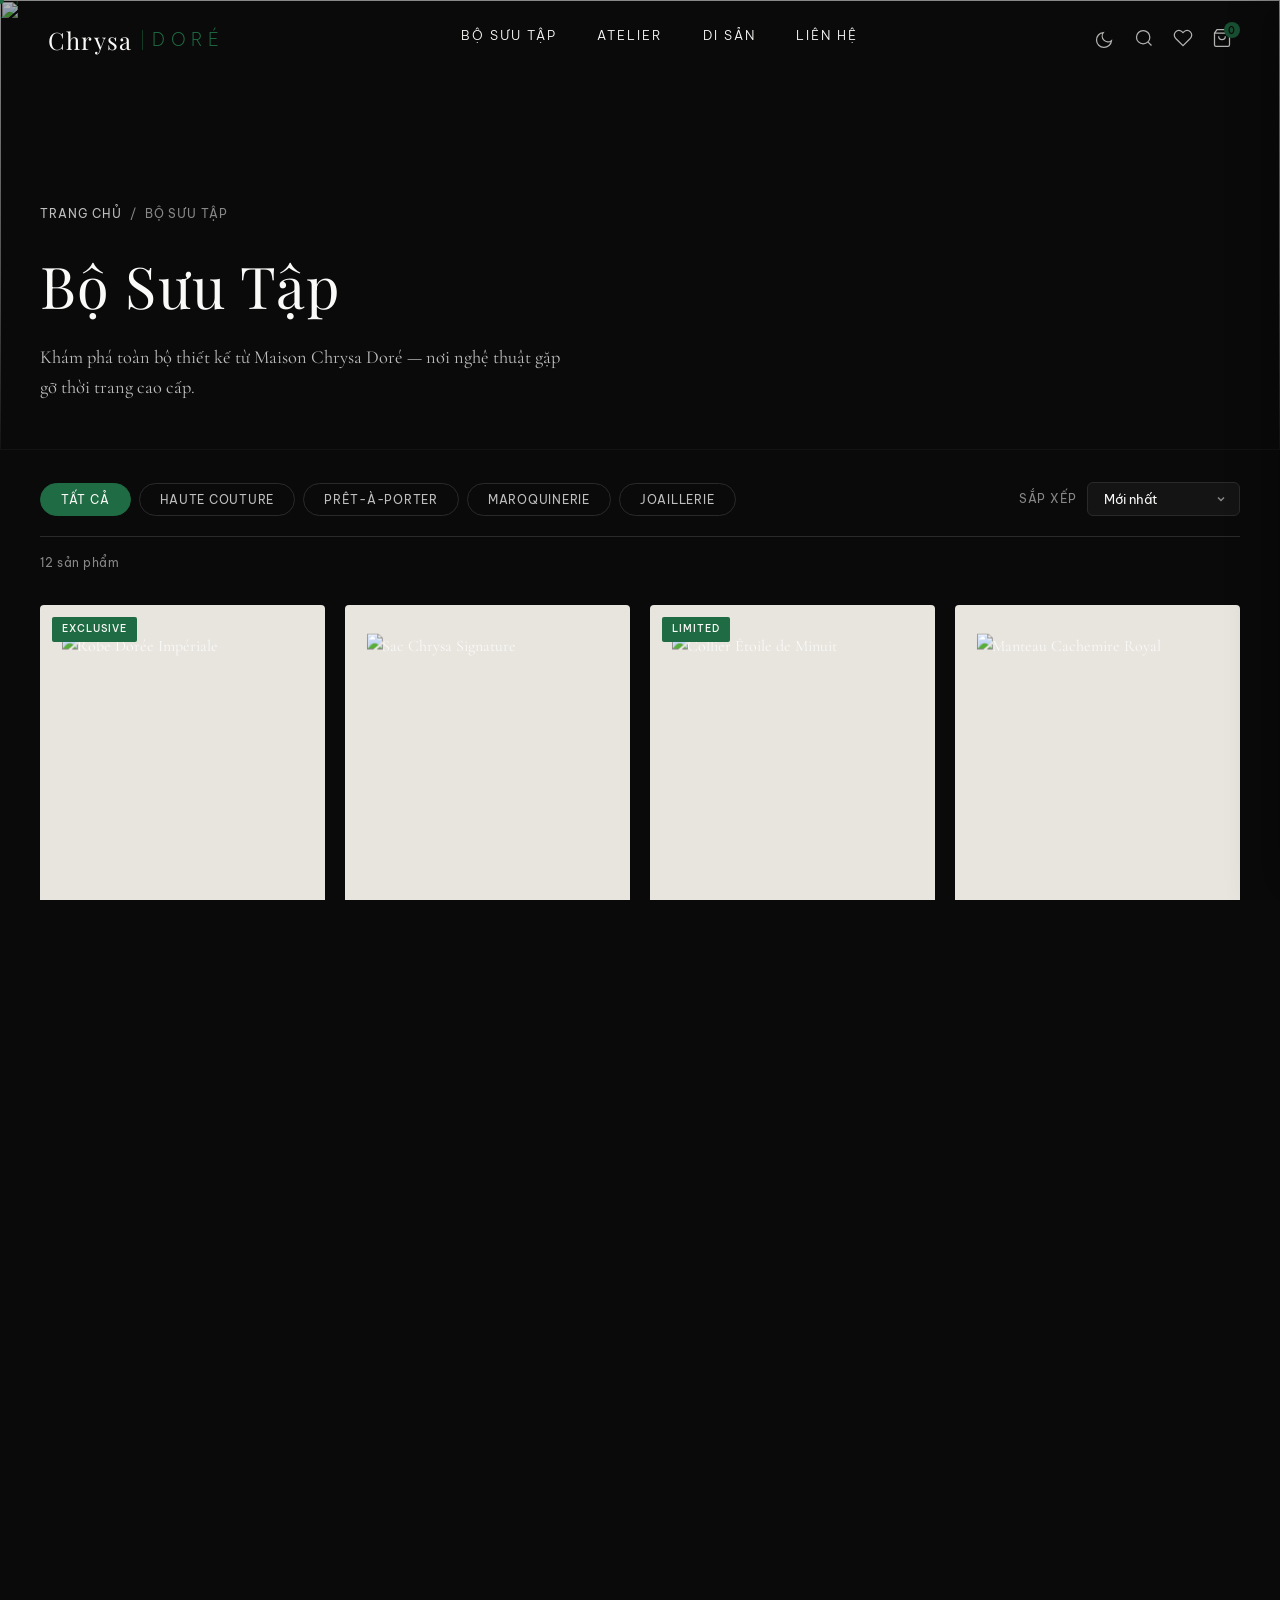
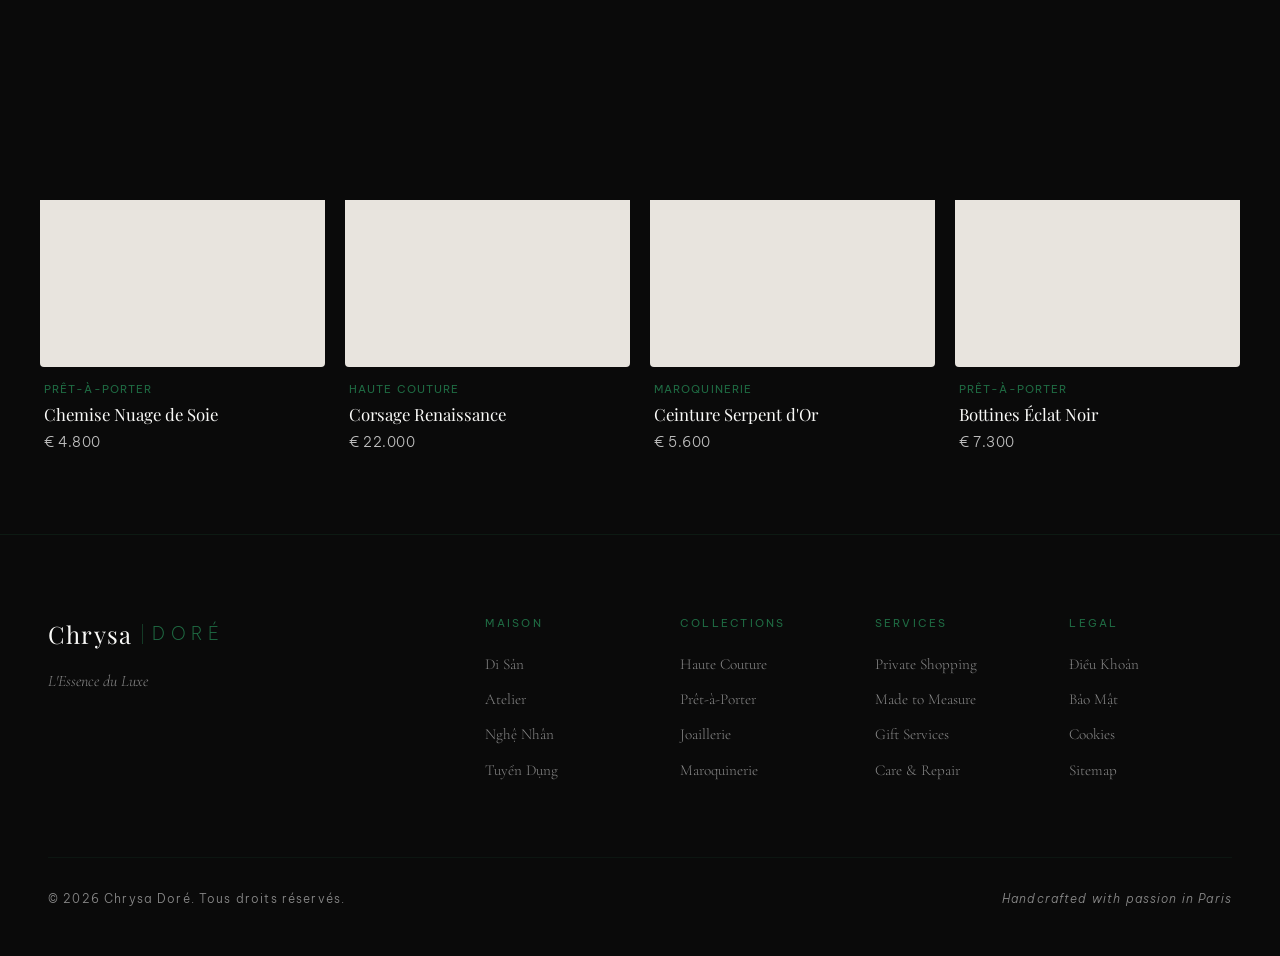
==== collection.html @ 391c6db4 "Rebrand to children's leather shoe brand with cart, collection page - Add shopping cart system (cart" ====
<!DOCTYPE html>
<html lang="vi">
<head>
  <meta charset="UTF-8">
  <meta name="viewport" content="width=device-width, initial-scale=1.0">
  <title>Bộ Sưu Tập — Chrysa Doré</title>
  <link rel="preconnect" href="https://fonts.googleapis.com">
  <link rel="preconnect" href="https://fonts.gstatic.com" crossorigin>
  <link href="https://fonts.googleapis.com/css2?family=Playfair+Display:ital,wght@0,400;0,500;0,600;0,700;1,400;1,500&family=Cormorant+Garamond:ital,wght@0,300;0,400;0,500;0,600;1,300;1,400&family=Jost:wght@200;300;400;500&family=Be+Vietnam+Pro:wght@200;300;400;500&display=swap" rel="stylesheet">
  <link rel="stylesheet" href="style.css">
  <link rel="stylesheet" href="collection.css">
  <link rel="stylesheet" href="cart.css">
</head>
<body>

  <!-- Cursor -->
  <div class="cursor" id="cursor"></div>
  <div class="cursor-follower" id="cursor-follower"></div>

  <!-- Navigation -->
  <nav class="nav scrolled" id="nav">
    <div class="nav-inner">
      <a href="index.html" class="nav-logo">
        <span class="logo-chrysa">Chrysa</span>
        <span class="logo-separator"></span>
        <span class="logo-dore">Doré</span>
      </a>
      <ul class="nav-links">
        <li><a href="collection.html" class="nav-link active" data-hover="Bộ Sưu Tập">Bộ Sưu Tập</a></li>
        <li><a href="index.html#atelier" class="nav-link" data-hover="Atelier">Atelier</a></li>
        <li><a href="index.html#heritage" class="nav-link" data-hover="Di Sản">Di Sản</a></li>
        <li><a href="index.html#contact" class="nav-link" data-hover="Liên Hệ">Liên Hệ</a></li>
      </ul>
      <div class="nav-actions">
        <button class="nav-icon theme-toggle" id="themeToggle" aria-label="Toggle theme">
          <svg class="icon-moon" width="20" height="20" viewBox="0 0 24 24" fill="none" stroke="currentColor" stroke-width="1.5">
            <path d="M21 12.79A9 9 0 1111.21 3 7 7 0 0021 12.79z"/>
          </svg>
          <svg class="icon-sun" width="20" height="20" viewBox="0 0 24 24" fill="none" stroke="currentColor" stroke-width="1.5">
            <circle cx="12" cy="12" r="5"/><path d="M12 1v2M12 21v2M4.22 4.22l1.42 1.42M18.36 18.36l1.42 1.42M1 12h2M21 12h2M4.22 19.78l1.42-1.42M18.36 5.64l1.42-1.42"/>
          </svg>
        </button>
        <button class="nav-icon" aria-label="Search">
          <svg width="20" height="20" viewBox="0 0 24 24" fill="none" stroke="currentColor" stroke-width="1.5">
            <circle cx="11" cy="11" r="8"/><path d="m21 21-4.35-4.35"/>
          </svg>
        </button>
        <button class="nav-icon" aria-label="Wishlist">
          <svg width="20" height="20" viewBox="0 0 24 24" fill="none" stroke="currentColor" stroke-width="1.5">
            <path d="M20.84 4.61a5.5 5.5 0 0 0-7.78 0L12 5.67l-1.06-1.06a5.5 5.5 0 0 0-7.78 7.78l1.06 1.06L12 21.23l7.78-7.78 1.06-1.06a5.5 5.5 0 0 0 0-7.78z"/>
          </svg>
        </button>
        <button class="nav-icon cart-icon" aria-label="Cart">
          <svg width="20" height="20" viewBox="0 0 24 24" fill="none" stroke="currentColor" stroke-width="1.5">
            <path d="M6 2L3 6v14a2 2 0 002 2h14a2 2 0 002-2V6l-3-4zM3 6h18M16 10a4 4 0 01-8 0"/>
          </svg>
          <span class="cart-count">0</span>
        </button>
      </div>
      <button class="nav-menu-btn" id="menuBtn" aria-label="Menu">
        <span></span><span></span><span></span>
      </button>
    </div>
  </nav>

  <!-- Mobile Menu -->
  <div class="mobile-menu" id="mobileMenu">
    <ul class="mobile-menu-links">
      <li><a href="collection.html">Bộ Sưu Tập</a></li>
      <li><a href="index.html#atelier">Atelier</a></li>
      <li><a href="index.html#heritage">Di Sản</a></li>
      <li><a href="index.html#contact">Liên Hệ</a></li>
    </ul>
  </div>

  <!-- Collection Hero -->
  <section class="col-hero">
    <div class="col-hero-bg">
      <img src="https://www.kickers.co.uk/cdn/shop/files/Hero_Banner_SS26_Mules_Desktop.jpg?v=1773832304&width=3200" alt="">
    </div>
    <div class="col-hero-overlay"></div>
    <div class="col-hero-content">
      <nav class="col-breadcrumb">
        <a href="index.html">Trang Chủ</a>
        <span>/</span>
        <span>Bộ Sưu Tập</span>
      </nav>
      <h1 class="col-hero-title">Bộ Sưu Tập</h1>
      <p class="col-hero-sub">Khám phá toàn bộ thiết kế từ Maison Chrysa Doré — nơi nghệ thuật gặp gỡ thời trang cao cấp.</p>
    </div>
  </section>

  <!-- Filter & Sort Bar -->
  <section class="col-toolbar">
    <div class="col-toolbar-inner">
      <div class="col-filters">
        <button class="col-filter-pill active" data-filter="all">Tất Cả</button>
        <button class="col-filter-pill" data-filter="Haute Couture">Haute Couture</button>
        <button class="col-filter-pill" data-filter="Prêt-à-Porter">Prêt-à-Porter</button>
        <button class="col-filter-pill" data-filter="Maroquinerie">Maroquinerie</button>
        <button class="col-filter-pill" data-filter="Joaillerie">Joaillerie</button>
      </div>
      <div class="col-sort">
        <label class="col-sort-label">Sắp xếp</label>
        <select class="col-sort-select" id="colSort">
          <option value="default">Mới nhất</option>
          <option value="price-asc">Giá: Thấp → Cao</option>
          <option value="price-desc">Giá: Cao → Thấp</option>
          <option value="name-asc">A → Z</option>
        </select>
      </div>
    </div>
    <div class="col-count">
      <span id="colCount">12</span> sản phẩm
    </div>
  </section>

  <!-- Product Grid -->
  <section class="col-grid-section">
    <div class="col-grid" id="colGrid">

      <!-- Product 1 -->
      <a href="product.html" class="col-card" data-category="Haute Couture" data-product-id="cd-hc-001" data-product-name="Robe Dorée Impériale" data-product-price="28500" data-product-image="https://www.kickers.co.uk/cdn/shop/files/1-17963-B1.jpg?v=1773739500&width=440" data-product-category="Haute Couture">
        <div class="col-card-img">
          <img src="https://www.kickers.co.uk/cdn/shop/files/1-17963-B1.jpg?v=1773739500&width=440" alt="Robe Dorée Impériale" loading="lazy">
          <span class="col-card-badge">Exclusive</span>
          <div class="col-card-actions">
            <button class="col-card-action" data-add-cart aria-label="Thêm vào giỏ">
              <svg width="18" height="18" viewBox="0 0 24 24" fill="none" stroke="currentColor" stroke-width="1.5">
                <path d="M6 2L3 6v14a2 2 0 002 2h14a2 2 0 002-2V6l-3-4zM3 6h18M16 10a4 4 0 01-8 0"/>
              </svg>
            </button>
            <button class="col-card-action" aria-label="Yêu thích">
              <svg width="18" height="18" viewBox="0 0 24 24" fill="none" stroke="currentColor" stroke-width="1.5">
                <path d="M20.84 4.61a5.5 5.5 0 0 0-7.78 0L12 5.67l-1.06-1.06a5.5 5.5 0 0 0-7.78 7.78l1.06 1.06L12 21.23l7.78-7.78 1.06-1.06a5.5 5.5 0 0 0 0-7.78z"/>
              </svg>
            </button>
          </div>
        </div>
        <div class="col-card-info">
          <span class="col-card-cat">Haute Couture</span>
          <h3 class="col-card-name">Robe Dorée Impériale</h3>
          <p class="col-card-price">€ 28.500</p>
        </div>
      </a>

      <!-- Product 2 -->
      <a href="product.html" class="col-card" data-category="Maroquinerie" data-product-id="cd-mr-001" data-product-name="Sac Chrysa Signature" data-product-price="12800" data-product-image="https://www.kickers.co.uk/cdn/shop/files/1-17965-B1.jpg?v=1773739497&width=440" data-product-category="Maroquinerie">
        <div class="col-card-img">
          <img src="https://www.kickers.co.uk/cdn/shop/files/1-17965-B1.jpg?v=1773739497&width=440" alt="Sac Chrysa Signature" loading="lazy">
          <div class="col-card-actions">
            <button class="col-card-action" data-add-cart aria-label="Thêm vào giỏ">
              <svg width="18" height="18" viewBox="0 0 24 24" fill="none" stroke="currentColor" stroke-width="1.5">
                <path d="M6 2L3 6v14a2 2 0 002 2h14a2 2 0 002-2V6l-3-4zM3 6h18M16 10a4 4 0 01-8 0"/>
              </svg>
            </button>
            <button class="col-card-action" aria-label="Yêu thích">
              <svg width="18" height="18" viewBox="0 0 24 24" fill="none" stroke="currentColor" stroke-width="1.5">
                <path d="M20.84 4.61a5.5 5.5 0 0 0-7.78 0L12 5.67l-1.06-1.06a5.5 5.5 0 0 0-7.78 7.78l1.06 1.06L12 21.23l7.78-7.78 1.06-1.06a5.5 5.5 0 0 0 0-7.78z"/>
              </svg>
            </button>
          </div>
        </div>
        <div class="col-card-info">
          <span class="col-card-cat">Maroquinerie</span>
          <h3 class="col-card-name">Sac Chrysa Signature</h3>
          <p class="col-card-price">€ 12.800</p>
        </div>
      </a>

      <!-- Product 3 -->
      <a href="product.html" class="col-card" data-category="Joaillerie" data-product-id="cd-jw-001" data-product-name="Collier Étoile de Minuit" data-product-price="45000" data-product-image="https://www.kickers.co.uk/cdn/shop/files/1-17964-B1.jpg?v=1773739505&width=440" data-product-category="Joaillerie">
        <div class="col-card-img">
          <img src="https://www.kickers.co.uk/cdn/shop/files/1-17964-B1.jpg?v=1773739505&width=440" alt="Collier Étoile de Minuit" loading="lazy">
          <span class="col-card-badge">Limited</span>
          <div class="col-card-actions">
            <button class="col-card-action" data-add-cart aria-label="Thêm vào giỏ">
              <svg width="18" height="18" viewBox="0 0 24 24" fill="none" stroke="currentColor" stroke-width="1.5">
                <path d="M6 2L3 6v14a2 2 0 002 2h14a2 2 0 002-2V6l-3-4zM3 6h18M16 10a4 4 0 01-8 0"/>
              </svg>
            </button>
            <button class="col-card-action" aria-label="Yêu thích">
              <svg width="18" height="18" viewBox="0 0 24 24" fill="none" stroke="currentColor" stroke-width="1.5">
                <path d="M20.84 4.61a5.5 5.5 0 0 0-7.78 0L12 5.67l-1.06-1.06a5.5 5.5 0 0 0-7.78 7.78l1.06 1.06L12 21.23l7.78-7.78 1.06-1.06a5.5 5.5 0 0 0 0-7.78z"/>
              </svg>
            </button>
          </div>
        </div>
        <div class="col-card-info">
          <span class="col-card-cat">Joaillerie</span>
          <h3 class="col-card-name">Collier Étoile de Minuit</h3>
          <p class="col-card-price">€ 45.000</p>
        </div>
      </a>

      <!-- Product 4 -->
      <a href="product.html" class="col-card" data-category="Prêt-à-Porter" data-product-id="cd-pp-001" data-product-name="Manteau Cachemire Royal" data-product-price="8900" data-product-image="https://www.kickers.co.uk/cdn/shop/files/1-17966-B1.jpg?v=1773739500&width=440" data-product-category="Prêt-à-Porter">
        <div class="col-card-img">
          <img src="https://www.kickers.co.uk/cdn/shop/files/1-17966-B1.jpg?v=1773739500&width=440" alt="Manteau Cachemire Royal" loading="lazy">
          <div class="col-card-actions">
            <button class="col-card-action" data-add-cart aria-label="Thêm vào giỏ">
              <svg width="18" height="18" viewBox="0 0 24 24" fill="none" stroke="currentColor" stroke-width="1.5">
                <path d="M6 2L3 6v14a2 2 0 002 2h14a2 2 0 002-2V6l-3-4zM3 6h18M16 10a4 4 0 01-8 0"/>
              </svg>
            </button>
            <button class="col-card-action" aria-label="Yêu thích">
              <svg width="18" height="18" viewBox="0 0 24 24" fill="none" stroke="currentColor" stroke-width="1.5">
                <path d="M20.84 4.61a5.5 5.5 0 0 0-7.78 0L12 5.67l-1.06-1.06a5.5 5.5 0 0 0-7.78 7.78l1.06 1.06L12 21.23l7.78-7.78 1.06-1.06a5.5 5.5 0 0 0 0-7.78z"/>
              </svg>
            </button>
          </div>
        </div>
        <div class="col-card-info">
          <span class="col-card-cat">Prêt-à-Porter</span>
          <h3 class="col-card-name">Manteau Cachemire Royal</h3>
          <p class="col-card-price">€ 8.900</p>
        </div>
      </a>

      <!-- Product 5 -->
      <a href="product.html" class="col-card" data-category="Haute Couture" data-product-id="cd-hc-002" data-product-name="Robe Soleil d'Orient" data-product-price="32000" data-product-image="https://www.kickers.co.uk/cdn/shop/files/1-17967-B1.jpg?v=1773739500&width=440" data-product-category="Haute Couture">
        <div class="col-card-img">
          <img src="https://www.kickers.co.uk/cdn/shop/files/1-17967-B1.jpg?v=1773739500&width=440" alt="Robe Soleil d'Orient" loading="lazy">
          <span class="col-card-badge">New</span>
          <div class="col-card-actions">
            <button class="col-card-action" data-add-cart aria-label="Thêm vào giỏ">
              <svg width="18" height="18" viewBox="0 0 24 24" fill="none" stroke="currentColor" stroke-width="1.5">
                <path d="M6 2L3 6v14a2 2 0 002 2h14a2 2 0 002-2V6l-3-4zM3 6h18M16 10a4 4 0 01-8 0"/>
              </svg>
            </button>
            <button class="col-card-action" aria-label="Yêu thích">
              <svg width="18" height="18" viewBox="0 0 24 24" fill="none" stroke="currentColor" stroke-width="1.5">
                <path d="M20.84 4.61a5.5 5.5 0 0 0-7.78 0L12 5.67l-1.06-1.06a5.5 5.5 0 0 0-7.78 7.78l1.06 1.06L12 21.23l7.78-7.78 1.06-1.06a5.5 5.5 0 0 0 0-7.78z"/>
              </svg>
            </button>
          </div>
        </div>
        <div class="col-card-info">
          <span class="col-card-cat">Haute Couture</span>
          <h3 class="col-card-name">Robe Soleil d'Orient</h3>
          <p class="col-card-price">€ 32.000</p>
        </div>
      </a>

      <!-- Product 6 -->
      <a href="product.html" class="col-card" data-category="Prêt-à-Porter" data-product-id="cd-pp-002" data-product-name="Veste Crépuscule" data-product-price="6500" data-product-image="https://www.kickers.co.uk/cdn/shop/files/1-17968-B1.jpg?v=1773739500&width=440" data-product-category="Prêt-à-Porter">
        <div class="col-card-img">
          <img src="https://www.kickers.co.uk/cdn/shop/files/1-17968-B1.jpg?v=1773739500&width=440" alt="Veste Crépuscule" loading="lazy">
          <div class="col-card-actions">
            <button class="col-card-action" data-add-cart aria-label="Thêm vào giỏ">
              <svg width="18" height="18" viewBox="0 0 24 24" fill="none" stroke="currentColor" stroke-width="1.5">
                <path d="M6 2L3 6v14a2 2 0 002 2h14a2 2 0 002-2V6l-3-4zM3 6h18M16 10a4 4 0 01-8 0"/>
              </svg>
            </button>
            <button class="col-card-action" aria-label="Yêu thích">
              <svg width="18" height="18" viewBox="0 0 24 24" fill="none" stroke="currentColor" stroke-width="1.5">
                <path d="M20.84 4.61a5.5 5.5 0 0 0-7.78 0L12 5.67l-1.06-1.06a5.5 5.5 0 0 0-7.78 7.78l1.06 1.06L12 21.23l7.78-7.78 1.06-1.06a5.5 5.5 0 0 0 0-7.78z"/>
              </svg>
            </button>
          </div>
        </div>
        <div class="col-card-info">
          <span class="col-card-cat">Prêt-à-Porter</span>
          <h3 class="col-card-name">Veste Crépuscule</h3>
          <p class="col-card-price">€ 6.500</p>
        </div>
      </a>

      <!-- Product 7 -->
      <a href="product.html" class="col-card" data-category="Maroquinerie" data-product-id="cd-mr-002" data-product-name="Pochette Éclipse" data-product-price="9200" data-product-image="https://www.kickers.co.uk/cdn/shop/files/1-17969-B1.jpg?v=1773739500&width=440" data-product-category="Maroquinerie">
        <div class="col-card-img">
          <img src="https://www.kickers.co.uk/cdn/shop/files/1-17969-B1.jpg?v=1773739500&width=440" alt="Pochette Éclipse" loading="lazy">
          <div class="col-card-actions">
            <button class="col-card-action" data-add-cart aria-label="Thêm vào giỏ">
              <svg width="18" height="18" viewBox="0 0 24 24" fill="none" stroke="currentColor" stroke-width="1.5">
                <path d="M6 2L3 6v14a2 2 0 002 2h14a2 2 0 002-2V6l-3-4zM3 6h18M16 10a4 4 0 01-8 0"/>
              </svg>
            </button>
            <button class="col-card-action" aria-label="Yêu thích">
              <svg width="18" height="18" viewBox="0 0 24 24" fill="none" stroke="currentColor" stroke-width="1.5">
                <path d="M20.84 4.61a5.5 5.5 0 0 0-7.78 0L12 5.67l-1.06-1.06a5.5 5.5 0 0 0-7.78 7.78l1.06 1.06L12 21.23l7.78-7.78 1.06-1.06a5.5 5.5 0 0 0 0-7.78z"/>
              </svg>
            </button>
          </div>
        </div>
        <div class="col-card-info">
          <span class="col-card-cat">Maroquinerie</span>
          <h3 class="col-card-name">Pochette Éclipse</h3>
          <p class="col-card-price">€ 9.200</p>
        </div>
      </a>

      <!-- Product 8 -->
      <a href="product.html" class="col-card" data-category="Joaillerie" data-product-id="cd-jw-002" data-product-name="Bracelet Aurore" data-product-price="18500" data-product-image="https://www.kickers.co.uk/cdn/shop/files/1-17964-B1.jpg?v=1773739505&width=540" data-product-category="Joaillerie">
        <div class="col-card-img">
          <img src="https://www.kickers.co.uk/cdn/shop/files/1-17964-B1.jpg?v=1773739505&width=540" alt="Bracelet Aurore" loading="lazy">
          <span class="col-card-badge">New</span>
          <div class="col-card-actions">
            <button class="col-card-action" data-add-cart aria-label="Thêm vào giỏ">
              <svg width="18" height="18" viewBox="0 0 24 24" fill="none" stroke="currentColor" stroke-width="1.5">
                <path d="M6 2L3 6v14a2 2 0 002 2h14a2 2 0 002-2V6l-3-4zM3 6h18M16 10a4 4 0 01-8 0"/>
              </svg>
            </button>
            <button class="col-card-action" aria-label="Yêu thích">
              <svg width="18" height="18" viewBox="0 0 24 24" fill="none" stroke="currentColor" stroke-width="1.5">
                <path d="M20.84 4.61a5.5 5.5 0 0 0-7.78 0L12 5.67l-1.06-1.06a5.5 5.5 0 0 0-7.78 7.78l1.06 1.06L12 21.23l7.78-7.78 1.06-1.06a5.5 5.5 0 0 0 0-7.78z"/>
              </svg>
            </button>
          </div>
        </div>
        <div class="col-card-info">
          <span class="col-card-cat">Joaillerie</span>
          <h3 class="col-card-name">Bracelet Aurore</h3>
          <p class="col-card-price">€ 18.500</p>
        </div>
      </a>

      <!-- Product 9 -->
      <a href="product.html" class="col-card" data-category="Prêt-à-Porter" data-product-id="cd-pp-003" data-product-name="Chemise Nuage de Soie" data-product-price="4800" data-product-image="https://www.kickers.co.uk/cdn/shop/files/1-17965-B1.jpg?v=1773739497&width=540" data-product-category="Prêt-à-Porter">
        <div class="col-card-img">
          <img src="https://www.kickers.co.uk/cdn/shop/files/1-17965-B1.jpg?v=1773739497&width=540" alt="Chemise Nuage de Soie" loading="lazy">
          <div class="col-card-actions">
            <button class="col-card-action" data-add-cart aria-label="Thêm vào giỏ">
              <svg width="18" height="18" viewBox="0 0 24 24" fill="none" stroke="currentColor" stroke-width="1.5">
                <path d="M6 2L3 6v14a2 2 0 002 2h14a2 2 0 002-2V6l-3-4zM3 6h18M16 10a4 4 0 01-8 0"/>
              </svg>
            </button>
            <button class="col-card-action" aria-label="Yêu thích">
              <svg width="18" height="18" viewBox="0 0 24 24" fill="none" stroke="currentColor" stroke-width="1.5">
                <path d="M20.84 4.61a5.5 5.5 0 0 0-7.78 0L12 5.67l-1.06-1.06a5.5 5.5 0 0 0-7.78 7.78l1.06 1.06L12 21.23l7.78-7.78 1.06-1.06a5.5 5.5 0 0 0 0-7.78z"/>
              </svg>
            </button>
          </div>
        </div>
        <div class="col-card-info">
          <span class="col-card-cat">Prêt-à-Porter</span>
          <h3 class="col-card-name">Chemise Nuage de Soie</h3>
          <p class="col-card-price">€ 4.800</p>
        </div>
      </a>

      <!-- Product 10 -->
      <a href="product.html" class="col-card" data-category="Haute Couture" data-product-id="cd-hc-003" data-product-name="Corsage Renaissance" data-product-price="22000" data-product-image="https://www.kickers.co.uk/cdn/shop/files/1-17972-B1.jpg?v=1773739500&width=440" data-product-category="Haute Couture">
        <div class="col-card-img">
          <img src="https://www.kickers.co.uk/cdn/shop/files/1-17972-B1.jpg?v=1773739500&width=440" alt="Corsage Renaissance" loading="lazy">
          <span class="col-card-badge">Exclusive</span>
          <div class="col-card-actions">
            <button class="col-card-action" data-add-cart aria-label="Thêm vào giỏ">
              <svg width="18" height="18" viewBox="0 0 24 24" fill="none" stroke="currentColor" stroke-width="1.5">
                <path d="M6 2L3 6v14a2 2 0 002 2h14a2 2 0 002-2V6l-3-4zM3 6h18M16 10a4 4 0 01-8 0"/>
              </svg>
            </button>
            <button class="col-card-action" aria-label="Yêu thích">
              <svg width="18" height="18" viewBox="0 0 24 24" fill="none" stroke="currentColor" stroke-width="1.5">
                <path d="M20.84 4.61a5.5 5.5 0 0 0-7.78 0L12 5.67l-1.06-1.06a5.5 5.5 0 0 0-7.78 7.78l1.06 1.06L12 21.23l7.78-7.78 1.06-1.06a5.5 5.5 0 0 0 0-7.78z"/>
              </svg>
            </button>
          </div>
        </div>
        <div class="col-card-info">
          <span class="col-card-cat">Haute Couture</span>
          <h3 class="col-card-name">Corsage Renaissance</h3>
          <p class="col-card-price">€ 22.000</p>
        </div>
      </a>

      <!-- Product 11 -->
      <a href="product.html" class="col-card" data-category="Maroquinerie" data-product-id="cd-mr-003" data-product-name="Ceinture Serpent d'Or" data-product-price="5600" data-product-image="https://www.kickers.co.uk/cdn/shop/files/1-17960-B1.jpg?v=1773739500&width=440" data-product-category="Maroquinerie">
        <div class="col-card-img">
          <img src="https://www.kickers.co.uk/cdn/shop/files/1-17960-B1.jpg?v=1773739500&width=440" alt="Ceinture Serpent d'Or" loading="lazy">
          <div class="col-card-actions">
            <button class="col-card-action" data-add-cart aria-label="Thêm vào giỏ">
              <svg width="18" height="18" viewBox="0 0 24 24" fill="none" stroke="currentColor" stroke-width="1.5">
                <path d="M6 2L3 6v14a2 2 0 002 2h14a2 2 0 002-2V6l-3-4zM3 6h18M16 10a4 4 0 01-8 0"/>
              </svg>
            </button>
            <button class="col-card-action" aria-label="Yêu thích">
              <svg width="18" height="18" viewBox="0 0 24 24" fill="none" stroke="currentColor" stroke-width="1.5">
                <path d="M20.84 4.61a5.5 5.5 0 0 0-7.78 0L12 5.67l-1.06-1.06a5.5 5.5 0 0 0-7.78 7.78l1.06 1.06L12 21.23l7.78-7.78 1.06-1.06a5.5 5.5 0 0 0 0-7.78z"/>
              </svg>
            </button>
          </div>
        </div>
        <div class="col-card-info">
          <span class="col-card-cat">Maroquinerie</span>
          <h3 class="col-card-name">Ceinture Serpent d'Or</h3>
          <p class="col-card-price">€ 5.600</p>
        </div>
      </a>

      <!-- Product 12 -->
      <a href="product.html" class="col-card" data-category="Prêt-à-Porter" data-product-id="cd-pp-004" data-product-name="Bottines Éclat Noir" data-product-price="7300" data-product-image="https://www.kickers.co.uk/cdn/shop/files/1-17966-B1.jpg?v=1773739500&width=540" data-product-category="Prêt-à-Porter">
        <div class="col-card-img">
          <img src="https://www.kickers.co.uk/cdn/shop/files/1-17966-B1.jpg?v=1773739500&width=540" alt="Bottines Éclat Noir" loading="lazy">
          <div class="col-card-actions">
            <button class="col-card-action" data-add-cart aria-label="Thêm vào giỏ">
              <svg width="18" height="18" viewBox="0 0 24 24" fill="none" stroke="currentColor" stroke-width="1.5">
                <path d="M6 2L3 6v14a2 2 0 002 2h14a2 2 0 002-2V6l-3-4zM3 6h18M16 10a4 4 0 01-8 0"/>
              </svg>
            </button>
            <button class="col-card-action" aria-label="Yêu thích">
              <svg width="18" height="18" viewBox="0 0 24 24" fill="none" stroke="currentColor" stroke-width="1.5">
                <path d="M20.84 4.61a5.5 5.5 0 0 0-7.78 0L12 5.67l-1.06-1.06a5.5 5.5 0 0 0-7.78 7.78l1.06 1.06L12 21.23l7.78-7.78 1.06-1.06a5.5 5.5 0 0 0 0-7.78z"/>
              </svg>
            </button>
          </div>
        </div>
        <div class="col-card-info">
          <span class="col-card-cat">Prêt-à-Porter</span>
          <h3 class="col-card-name">Bottines Éclat Noir</h3>
          <p class="col-card-price">€ 7.300</p>
        </div>
      </a>

    </div>

    <!-- Empty state -->
    <div class="col-empty" id="colEmpty" style="display:none;">
      <p>Không tìm thấy sản phẩm nào trong danh mục này.</p>
    </div>
  </section>

  <!-- Footer -->
  <footer class="footer">
    <div class="footer-inner">
      <div class="footer-top">
        <div class="footer-brand">
          <div class="footer-logo">
            <span class="logo-chrysa">Chrysa</span>
            <span class="logo-separator"></span>
            <span class="logo-dore">Doré</span>
          </div>
          <p class="footer-tagline">L'Essence du Luxe</p>
        </div>
        <div class="footer-links-grid">
          <div class="footer-col">
            <h5>Maison</h5>
            <ul>
              <li><a href="index.html#heritage">Di Sản</a></li>
              <li><a href="index.html#atelier">Atelier</a></li>
              <li><a href="#">Nghệ Nhân</a></li>
              <li><a href="#">Tuyển Dụng</a></li>
            </ul>
          </div>
          <div class="footer-col">
            <h5>Collections</h5>
            <ul>
              <li><a href="collection.html">Haute Couture</a></li>
              <li><a href="collection.html">Prêt-à-Porter</a></li>
              <li><a href="collection.html">Joaillerie</a></li>
              <li><a href="collection.html">Maroquinerie</a></li>
            </ul>
          </div>
          <div class="footer-col">
            <h5>Services</h5>
            <ul>
              <li><a href="#">Private Shopping</a></li>
              <li><a href="#">Made to Measure</a></li>
              <li><a href="#">Gift Services</a></li>
              <li><a href="#">Care & Repair</a></li>
            </ul>
          </div>
          <div class="footer-col">
            <h5>Legal</h5>
            <ul>
              <li><a href="#">Điều Khoản</a></li>
              <li><a href="#">Bảo Mật</a></li>
              <li><a href="#">Cookies</a></li>
              <li><a href="#">Sitemap</a></li>
            </ul>
          </div>
        </div>
      </div>
      <div class="footer-bottom">
        <p>&copy; 2026 Chrysa Doré. Tous droits réservés.</p>
        <p class="footer-craft">Handcrafted with passion in Paris</p>
      </div>
    </div>
  </footer>

  <script src="script.js"></script>
  <script src="cart.js"></script>
  <script>
  /* ============================================
     CHRYSA DORÉ — Collection Page Interactions
     ============================================ */
  (function() {
    const grid = document.getElementById('colGrid');
    const cards = Array.from(grid.querySelectorAll('.col-card'));
    const pills = document.querySelectorAll('.col-filter-pill');
    const sortSelect = document.getElementById('colSort');
    const countEl = document.getElementById('colCount');
    const emptyEl = document.getElementById('colEmpty');

    // ---------- Filter ----------
    pills.forEach(pill => {
      pill.addEventListener('click', () => {
        pills.forEach(p => p.classList.remove('active'));
        pill.classList.add('active');
        const filter = pill.dataset.filter;
        let visible = 0;
        cards.forEach(card => {
          const match = filter === 'all' || card.dataset.category === filter;
          card.style.display = match ? '' : 'none';
          if (match) visible++;
        });
        countEl.textContent = visible;
        emptyEl.style.display = visible === 0 ? 'block' : 'none';
      });
    });

    // ---------- Sort ----------
    sortSelect.addEventListener('change', () => {
      const val = sortSelect.value;
      const sorted = [...cards].sort((a, b) => {
        const pA = parseInt(a.dataset.productPrice);
        const pB = parseInt(b.dataset.productPrice);
        const nA = a.dataset.productName;
        const nB = b.dataset.productName;
        if (val === 'price-asc') return pA - pB;
        if (val === 'price-desc') return pB - pA;
        if (val === 'name-asc') return nA.localeCompare(nB);
        return 0;
      });
      sorted.forEach(card => grid.appendChild(card));
    });

    // ---------- Stagger entrance animation ----------
    cards.forEach((card, i) => {
      card.style.opacity = '0';
      card.style.transform = 'translateY(30px)';
      setTimeout(() => {
        card.style.transition = 'opacity 0.5s ease, transform 0.6s cubic-bezier(0.16, 1, 0.3, 1)';
        card.style.opacity = '1';
        card.style.transform = 'translateY(0)';
      }, 100 + i * 80);
    });
  })();
  </script>
</body>
</html>
---- style.css ----
/* ============================================
   CHRYSA DORÉ — Luxury Fashion House
   Design System & Styles
   ============================================ */

/* ---------- CSS Variables ---------- */
:root {
  /* Emerald Bead Ombré — luxurious dark green palette */
  --gold: #1F6B43;
  --gold-light: #2FA565;
  --gold-dark: #0E3A24;
  --gold-pale: #7BC79A;
  --emerald-ombre: linear-gradient(135deg, #0E3A24 0%, #1F6B43 35%, #2FA565 70%, #7BC79A 100%);
  --emerald-ombre-soft: linear-gradient(135deg, rgba(14, 58, 36, 0.95) 0%, rgba(31, 107, 67, 0.85) 50%, rgba(47, 165, 101, 0.75) 100%);
  --black: #0A0A0A;
  --black-soft: #141414;
  --black-medium: #1A1A1A;
  --white: #FAFAF8;
  --white-dim: #F0EDE8;
  --cream: #F5F0E8;
  --grey-dark: #2A2A2A;
  --grey: #888;
  --grey-light: #BFBFBF;

  --font-display: 'Playfair Display', 'Georgia', serif;
  --font-body: 'Cormorant Garamond', 'Georgia', serif;
  --font-sans: 'Be Vietnam Pro', 'Jost', system-ui, -apple-system, 'Segoe UI', 'Helvetica Neue', sans-serif;

  --ease-out-expo: cubic-bezier(0.16, 1, 0.3, 1);
  --ease-in-out: cubic-bezier(0.76, 0, 0.24, 1);

  --nav-height: 80px;
}

/* ---------- Reset & Base ---------- */
*,
*::before,
*::after {
  margin: 0;
  padding: 0;
  box-sizing: border-box;
}

html {
  scroll-behavior: smooth;
  -webkit-font-smoothing: antialiased;
  -moz-osx-font-smoothing: grayscale;
  overflow-x: hidden;
}

body {
  font-family: var(--font-body);
  background: var(--black);
  color: var(--white);
  line-height: 1.6;
  overflow-x: hidden;
  cursor: none;
}

a, button, input, * {
  cursor: none !important;
}

a {
  color: inherit;
  text-decoration: none;
}

button {
  background: none;
  border: none;
  color: inherit;
  cursor: pointer;
  font-family: inherit;
}

img {
  display: block;
  max-width: 100%;
}

::selection {
  background: var(--gold);
  color: var(--black);
}

/* ---------- Preloader ---------- */
.preloader {
  position: fixed;
  inset: 0;
  z-index: 10000;
  background: var(--black);
  display: flex;
  align-items: center;
  justify-content: center;
  transition: opacity 0.8s var(--ease-out-expo), visibility 0.8s;
}

.preloader.hidden {
  opacity: 0;
  visibility: hidden;
  pointer-events: none;
}

.preloader-bg {
  position: absolute;
  inset: 0;
  width: 100%;
  height: 100%;
  object-fit: cover;
  transform: scale(1.05);
  animation: preloaderZoom 3s var(--ease-out-expo) forwards;
}

@keyframes preloaderZoom {
  to { transform: scale(1); }
}

.preloader-overlay {
  position: absolute;
  inset: 0;
  background: rgba(0, 0, 0, 0.55);
}

.preloader-inner {
  position: relative;
  z-index: 1;
  text-align: center;
  display: flex;
  flex-direction: column;
  align-items: center;
}

.preloader-logo {
  font-family: var(--font-display);
  font-weight: 400;
  font-size: clamp(4rem, 10vw, 8rem);
  letter-spacing: 0.08em;
  color: #fff;
  opacity: 0;
  transform: scale(0.9);
  animation: preloaderFadeIn 1.5s 0.3s var(--ease-out-expo) forwards;
}

@keyframes preloaderFadeIn {
  to {
    opacity: 1;
    transform: scale(1);
  }
}

/* ---------- Custom Cursor ---------- */
.cursor,
.cursor-follower {
  position: fixed;
  border-radius: 50%;
  pointer-events: none;
  z-index: 99999;
  display: none;
}

@media (hover: hover) and (pointer: fine) {
  .cursor,
  .cursor-follower {
    display: block;
  }

  .cursor {
    width: 8px;
    height: 8px;
    background: var(--gold);
    transform: translate(-50%, -50%);
    transition: transform 0.15s ease, opacity 0.15s ease;
  }

  .cursor-follower {
    width: 36px;
    height: 36px;
    border: 1px solid rgba(47, 165, 101, 0.4);
    transform: translate(-50%, -50%);
    transition: transform 0.4s var(--ease-out-expo), opacity 0.4s ease,
                width 0.3s ease, height 0.3s ease;
  }

  body:has(a:hover) .cursor,
  body:has(button:hover) .cursor {
    transform: translate(-50%, -50%) scale(2);
  }

  body:has(a:hover) .cursor-follower,
  body:has(button:hover) .cursor-follower {
    width: 50px;
    height: 50px;
    border-color: rgba(47, 165, 101, 0.6);
  }
}

/* ---------- Navigation ---------- */
.nav {
  position: fixed;
  top: 0;
  left: 0;
  right: 0;
  z-index: 1000;
  height: var(--nav-height);
  transition: background 0.4s ease, backdrop-filter 0.4s ease, box-shadow 0.4s ease;
}

.nav.scrolled {
  background: rgba(10, 10, 10, 0.92);
  backdrop-filter: blur(20px);
  -webkit-backdrop-filter: blur(20px);
  box-shadow: 0 1px 0 rgba(47, 165, 101, 0.08);
}

.nav-inner {
  max-width: 1400px;
  margin: 0 auto;
  padding: 0 3rem;
  height: 100%;
  display: flex;
  align-items: center;
  justify-content: space-between;
}

.nav-logo {
  display: inline-flex;
  align-items: center;
  gap: 0.6rem;
  z-index: 1001;
  text-decoration: none;
  line-height: 1;
}

.logo-chrysa {
  font-family: var(--font-display);
  font-weight: 400;
  font-size: 1.5rem;
  letter-spacing: 0.05em;
}

.logo-dore {
  font-family: var(--font-sans);
  font-weight: 200;
  font-size: 1.1rem;
  letter-spacing: 0.3em;
  text-transform: uppercase;
  color: var(--gold);
}

.logo-separator {
  width: 1px;
  height: 20px;
  background: var(--gold);
  opacity: 0.5;
}

.nav-links {
  list-style: none;
  display: flex;
  gap: 2.5rem;
}

.nav-link {
  font-family: var(--font-sans);
  font-weight: 300;
  font-size: 0.82rem;
  letter-spacing: 0.15em;
  text-transform: uppercase;
  position: relative;
  overflow: hidden;
  display: inline-block;
  padding: 0.3rem 0;
}

.nav-link::after {
  content: '';
  position: absolute;
  bottom: 0;
  left: 0;
  width: 100%;
  height: 1px;
  background: var(--gold);
  transform: translateX(-101%);
  transition: transform 0.5s var(--ease-out-expo);
}

.nav-link:hover::after {
  transform: translateX(0);
}

.nav-actions {
  display: flex;
  align-items: center;
  gap: 1.2rem;
}

.nav-icon {
  opacity: 0.7;
  transition: opacity 0.3s ease, color 0.3s ease;
  position: relative;
}

.nav-icon:hover {
  opacity: 1;
  color: var(--gold);
}

.cart-count {
  position: absolute;
  top: -6px;
  right: -8px;
  width: 16px;
  height: 16px;
  background: var(--gold);
  color: var(--black);
  font-family: var(--font-sans);
  font-size: 0.6rem;
  font-weight: 500;
  border-radius: 50%;
  display: flex;
  align-items: center;
  justify-content: center;
}

.nav-menu-btn {
  display: none;
  flex-direction: column;
  gap: 5px;
  z-index: 1001;
}

.nav-menu-btn span {
  display: block;
  width: 24px;
  height: 1px;
  background: var(--white);
  transition: all 0.4s var(--ease-out-expo);
}

.nav-menu-btn.active span:nth-child(1) {
  transform: rotate(45deg) translate(4px, 4px);
}

.nav-menu-btn.active span:nth-child(2) {
  opacity: 0;
}

.nav-menu-btn.active span:nth-child(3) {
  transform: rotate(-45deg) translate(4px, -4px);
}

/* Mobile Menu */
.mobile-menu {
  display: none;
  position: fixed;
  inset: 0;
  z-index: 999;
  background: var(--black);
  align-items: center;
  justify-content: center;
  opacity: 0;
  visibility: hidden;
  transition: opacity 0.5s ease, visibility 0.5s ease;
}

.mobile-menu.active {
  opacity: 1;
  visibility: visible;
}

.mobile-menu-links {
  list-style: none;
  text-align: center;
}

.mobile-menu-links li {
  margin: 1.5rem 0;
}

.mobile-menu-links a {
  font-family: var(--font-display);
  font-size: 2.5rem;
  font-weight: 400;
  letter-spacing: 0.05em;
  transition: color 0.3s ease;
}

.mobile-menu-links a:hover {
  color: var(--gold);
}

/* ---------- Hero Section ---------- */
.hero {
  position: relative;
  min-height: 100vh;
  display: flex;
  align-items: center;
  justify-content: center;
  overflow: hidden;
}

.hero-bg {
  position: absolute;
  inset: 0;
}

.hero-bg-img {
  position: absolute;
  inset: 0;
  width: 100%;
  height: 100%;
  object-fit: cover;
  opacity: 0.5;
}

.hero-bg::before {
  content: '';
  position: absolute;
  inset: 0;
  z-index: 1;
  background:
    radial-gradient(ellipse 80% 60% at 50% 40%, rgba(0, 0, 0, 0.4) 0%, transparent 75%),
    linear-gradient(180deg, rgba(10, 10, 10, 0.5) 0%, rgba(10, 10, 10, 0.2) 40%, rgba(10, 10, 10, 0.2) 60%, rgba(10, 10, 10, 0.6) 100%);
}

.hero-overlay {
  position: absolute;
  inset: 0;
  background:
    repeating-linear-gradient(
      0deg,
      transparent,
      transparent 2px,
      rgba(255, 255, 255, 0.01) 2px,
      rgba(255, 255, 255, 0.01) 4px
    );
}

.hero-pattern {
  position: absolute;
  inset: 0;
  opacity: 0.03;
  background-image:
    radial-gradient(var(--gold) 1px, transparent 1px);
  background-size: 60px 60px;
}

.hero-content {
  position: relative;
  z-index: 2;
  text-align: center;
  padding: 0 2rem;
  max-width: 900px;
  text-shadow: 0 2px 20px rgba(0, 0, 0, 0.7), 0 0 60px rgba(0, 0, 0, 0.5);
}

.hero-eyebrow {
  font-family: var(--font-sans);
  font-weight: 300;
  font-size: 0.78rem;
  letter-spacing: 0.4em;
  text-transform: uppercase;
  color: var(--gold);
  margin-bottom: 2rem;
  opacity: 0;
  transform: translateY(30px);
  animation: fadeInUp 1s 2.2s var(--ease-out-expo) forwards;
}

.hero-title {
  font-family: var(--font-display);
  font-weight: 400;
  line-height: 1.1;
  margin-bottom: 1.8rem;
}

.hero-title-line {
  display: block;
  font-size: clamp(3.5rem, 8vw, 7.5rem);
  opacity: 0;
  transform: translateY(60px);
  animation: fadeInUp 1.2s 2.4s var(--ease-out-expo) forwards;
}

.hero-title-italic {
  font-style: italic;
  color: var(--gold);
  background: var(--emerald-ombre);
  -webkit-background-clip: text;
  background-clip: text;
  -webkit-text-fill-color: transparent;
  animation-delay: 2.6s;
}

.hero-subtitle {
  font-family: var(--font-body);
  font-size: clamp(1rem, 2vw, 1.3rem);
  font-weight: 300;
  color: var(--grey-light);
  max-width: 500px;
  margin: 0 auto 3rem;
  opacity: 0;
  transform: translateY(30px);
  animation: fadeInUp 1s 2.8s var(--ease-out-expo) forwards;
}

.hero-cta {
  display: inline-flex;
  align-items: center;
  gap: 1rem;
  font-family: var(--font-sans);
  font-weight: 300;
  font-size: 0.8rem;
  letter-spacing: 0.25em;
  text-transform: uppercase;
  padding: 1.1rem 2.8rem;
  border: 1px solid var(--gold);
  color: var(--gold);
  transition: all 0.5s var(--ease-out-expo);
  opacity: 0;
  transform: translateY(30px);
  animation: fadeInUp 1s 3s var(--ease-out-expo) forwards;
}

.hero-cta:hover {
  background: var(--gold);
  color: var(--black);
}

.hero-cta svg {
  transition: transform 0.4s var(--ease-out-expo);
}

.hero-cta:hover svg {
  transform: translateX(4px);
}

.hero-scroll {
  position: absolute;
  bottom: 3rem;
  left: 50%;
  transform: translateX(-50%);
  display: flex;
  flex-direction: column;
  align-items: center;
  gap: 0.8rem;
  z-index: 2;
}

.hero-scroll span {
  font-family: var(--font-sans);
  font-weight: 300;
  font-size: 0.65rem;
  letter-spacing: 0.3em;
  text-transform: uppercase;
  color: var(--grey);
}

.hero-scroll-line {
  width: 1px;
  height: 60px;
  background: linear-gradient(to bottom, var(--gold), transparent);
  animation: scrollLine 2s infinite;
}

@keyframes scrollLine {
  0% { opacity: 0; transform: scaleY(0); transform-origin: top; }
  50% { opacity: 1; transform: scaleY(1); transform-origin: top; }
  50.01% { transform-origin: bottom; }
  100% { opacity: 0; transform: scaleY(0); transform-origin: bottom; }
}

.hero-side-text {
  position: absolute;
  right: 3rem;
  top: 50%;
  transform: rotate(90deg) translateX(-50%);
  transform-origin: right center;
  font-family: var(--font-sans);
  font-weight: 200;
  font-size: 0.65rem;
  letter-spacing: 0.4em;
  text-transform: uppercase;
  color: var(--grey);
  z-index: 2;
  white-space: nowrap;
}

@keyframes fadeInUp {
  to {
    opacity: 1;
    transform: translateY(0);
  }
}

/* ---------- Marquee ---------- */
.marquee {
  padding: 1.5rem 0;
  border-top: 1px solid rgba(47, 165, 101, 0.1);
  border-bottom: 1px solid rgba(47, 165, 101, 0.1);
  overflow: hidden;
}

.marquee-track {
  display: flex;
  align-items: center;
  gap: 3rem;
  animation: marqueeScroll 75s linear infinite;
  width: max-content;
}

.marquee-track span {
  font-family: var(--font-sans);
  font-weight: 200;
  font-size: 0.75rem;
  letter-spacing: 0.4em;
  text-transform: uppercase;
  color: var(--grey);
  white-space: nowrap;
}

.marquee-dot {
  width: 4px;
  height: 4px;
  background: var(--gold);
  border-radius: 50%;
  flex-shrink: 0;
}

@keyframes marqueeScroll {
  to { transform: translateX(-50%); }
}

/* ---------- Section Common ---------- */
.section-header {
  text-align: center;
  padding: 8rem 2rem 4rem;
  max-width: 700px;
  margin: 0 auto;
}

.section-label {
  display: block;
  font-family: var(--font-sans);
  font-weight: 300;
  font-size: 0.72rem;
  letter-spacing: 0.35em;
  text-transform: uppercase;
  color: var(--gold);
  margin-bottom: 1.5rem;
}

.section-title {
  font-family: var(--font-display);
  font-size: clamp(2.2rem, 4.5vw, 3.5rem);
  font-weight: 400;
  line-height: 1.2;
  margin-bottom: 1.5rem;
}

.section-title em {
  font-style: italic;
  color: var(--gold);
}

.section-desc {
  font-family: var(--font-body);
  font-size: 1.1rem;
  font-weight: 300;
  color: var(--grey-light);
  line-height: 1.8;
}

/* ---------- Collections ---------- */
.collections-grid {
  display: grid;
  grid-template-columns: repeat(3, 1fr);
  gap: 2rem;
  max-width: 1400px;
  margin: 0 auto;
  padding: 0 3rem 8rem;
}

.collection-card {
  position: relative;
  overflow: hidden;
  cursor: pointer;
}

.collection-img {
  position: relative;
  aspect-ratio: 3/4;
  overflow: hidden;
}

.collection-img-placeholder {
  width: 100%;
  height: 100%;
  display: flex;
  align-items: center;
  justify-content: center;
  transition: transform 0.8s var(--ease-out-expo);
  overflow: hidden;
}

.collection-img-placeholder img {
  width: 100%;
  height: 100%;
  object-fit: cover;
}

.collection-card:hover .collection-img-placeholder {
  transform: scale(1.05);
}

.placeholder-text {
  font-family: var(--font-sans);
  font-weight: 200;
  font-size: 1.5rem;
  letter-spacing: 0.4em;
  text-transform: uppercase;
  color: rgba(47, 165, 101, 0.25);
  text-align: center;
  line-height: 1.8;
}

.collection-img-overlay {
  position: absolute;
  top: 1.5rem;
  right: 1.5rem;
}

.collection-season {
  font-family: var(--font-sans);
  font-weight: 300;
  font-size: 0.65rem;
  letter-spacing: 0.25em;
  text-transform: uppercase;
  padding: 0.4rem 1rem;
  border: 1px solid rgba(47, 165, 101, 0.3);
  color: var(--gold);
}

.collection-info {
  padding: 1.8rem 0;
}

.collection-info h3 {
  font-family: var(--font-display);
  font-size: 1.5rem;
  font-weight: 400;
  margin-bottom: 0.8rem;
}

.collection-info p {
  font-family: var(--font-body);
  font-size: 0.95rem;
  font-weight: 300;
  color: var(--grey-light);
  line-height: 1.7;
  margin-bottom: 1.2rem;
}

.collection-link {
  display: inline-flex;
  align-items: center;
  gap: 0.5rem;
  font-family: var(--font-sans);
  font-weight: 300;
  font-size: 0.75rem;
  letter-spacing: 0.2em;
  text-transform: uppercase;
  color: var(--gold);
  transition: gap 0.3s var(--ease-out-expo);
}

.collection-link:hover {
  gap: 1rem;
}

/* ---------- Featured Products ---------- */
.featured {
  background: var(--black-soft);
}

.featured-grid {
  display: grid;
  grid-template-columns: repeat(4, 1fr);
  gap: 2rem;
  max-width: 1400px;
  margin: 0 auto;
  padding: 0 3rem 8rem;
}

.product-card-link {
  display: block;
  text-decoration: none;
  color: inherit;
}

.product-card {
  cursor: pointer;
}

.product-img {
  position: relative;
  aspect-ratio: 3/4;
  overflow: hidden;
  margin-bottom: 1.2rem;
}

.product-img-placeholder {
  width: 100%;
  height: 100%;
  display: flex;
  align-items: center;
  justify-content: center;
  transition: transform 0.8s var(--ease-out-expo);
  overflow: hidden;
  background: #f5f5f5;
}

.product-img-placeholder img {
  width: 85%;
  height: 85%;
  object-fit: contain;
  mix-blend-mode: multiply;
  transition: transform 0.6s var(--ease-out-expo);
}

.product-card:hover .product-img-placeholder img {
  transform: scale(1.08);
}

.product-card:hover .product-img-placeholder {
  transform: scale(1.04);
}

.product-placeholder-icon {
  opacity: 0.5;
}

.product-actions {
  position: absolute;
  right: 1rem;
  bottom: 1rem;
  display: flex;
  flex-direction: column;
  gap: 0.5rem;
  opacity: 0;
  transform: translateY(10px);
  transition: all 0.4s var(--ease-out-expo);
}

.product-card:hover .product-actions {
  opacity: 1;
  transform: translateY(0);
}

.product-action-btn {
  width: 40px;
  height: 40px;
  background: rgba(10, 10, 10, 0.85);
  backdrop-filter: blur(10px);
  border: 1px solid rgba(47, 165, 101, 0.2);
  display: flex;
  align-items: center;
  justify-content: center;
  transition: all 0.3s ease;
}

.product-action-btn:hover {
  background: var(--gold);
  color: var(--black);
  border-color: var(--gold);
}

.product-badge {
  position: absolute;
  top: 1.1rem;
  left: 0;
  z-index: 3;
  font-family: var(--font-display);
  font-style: italic;
  font-weight: 500;
  font-size: 0.78rem;
  letter-spacing: 0.18em;
  text-transform: none;
  padding: 0.15rem 0 0.15rem 1.1rem;
  background: transparent;
  color: var(--gold-pale);
  background-image: var(--emerald-ombre);
  -webkit-background-clip: text;
  background-clip: text;
  -webkit-text-fill-color: transparent;
}

.product-badge::before {
  content: '';
  position: absolute;
  left: 0;
  top: 50%;
  width: 0.7rem;
  height: 1px;
  background: var(--gold-light);
  opacity: 0.7;
}

.product-info {
  padding: 0 0.5rem;
}

.product-category {
  font-family: var(--font-sans);
  font-weight: 300;
  font-size: 0.65rem;
  letter-spacing: 0.2em;
  text-transform: uppercase;
  color: var(--gold);
  display: block;
  margin-bottom: 0.4rem;
}

.product-name {
  font-family: var(--font-display);
  font-size: 1.1rem;
  font-weight: 400;
  margin-bottom: 0.5rem;
}

.product-price {
  font-family: var(--font-sans);
  font-weight: 300;
  font-size: 0.9rem;
  color: var(--grey-light);
}

/* ---------- Atelier ---------- */
.atelier {
  padding: 10rem 0;
  overflow: hidden;
}

.atelier-inner {
  max-width: 1400px;
  margin: 0 auto;
  padding: 0 3rem;
  display: grid;
  grid-template-columns: 1fr 1fr;
  gap: 6rem;
  align-items: center;
}

.atelier-visual {
  position: relative;
}

.atelier-img-placeholder {
  aspect-ratio: 4/5;
  background: var(--black-medium);
  position: relative;
  overflow: hidden;
  display: flex;
  align-items: center;
  justify-content: center;
}

.atelier-img-placeholder img {
  position: absolute;
  inset: 0;
  width: 100%;
  height: 100%;
  object-fit: cover;
  opacity: 0.7;
}

.atelier-pattern {
  position: absolute;
  inset: 0;
  display: flex;
  align-items: center;
  justify-content: center;
}

.atelier-circle {
  position: absolute;
  border-radius: 50%;
  border: 1px solid rgba(47, 165, 101, 0.08);
}

.atelier-circle:nth-child(1) {
  width: 60%;
  height: 60%;
  animation: circleRotate 30s linear infinite;
}

.atelier-circle:nth-child(2) {
  width: 45%;
  height: 45%;
  animation: circleRotate 20s linear infinite reverse;
}

.atelier-circle:nth-child(3) {
  width: 30%;
  height: 30%;
  animation: circleRotate 25s linear infinite;
}

@keyframes circleRotate {
  to { transform: rotate(360deg); }
}

.atelier-overlay-text {
  position: relative;
  font-family: var(--font-display);
  font-size: 2.5rem;
  font-style: italic;
  color: rgba(47, 165, 101, 0.12);
  text-align: center;
  line-height: 1.4;
}

.atelier-content .section-label {
  text-align: left;
}

.atelier-content .section-title {
  text-align: left;
}

.atelier-text {
  font-family: var(--font-body);
  font-size: 1.15rem;
  font-weight: 300;
  color: var(--grey-light);
  line-height: 2;
  margin-bottom: 3rem;
}

.atelier-stats {
  display: flex;
  gap: 3rem;
  margin-bottom: 3rem;
}

.stat {
  text-align: left;
}

.stat-number {
  display: block;
  font-family: var(--font-display);
  font-size: 2.5rem;
  font-weight: 400;
  color: var(--gold);
  line-height: 1;
  margin-bottom: 0.5rem;
}

.stat-label {
  font-family: var(--font-sans);
  font-weight: 300;
  font-size: 0.72rem;
  letter-spacing: 0.1em;
  color: var(--grey);
  line-height: 1.5;
}

.atelier-link {
  display: inline-flex;
  align-items: center;
  gap: 1rem;
  font-family: var(--font-sans);
  font-weight: 300;
  font-size: 0.8rem;
  letter-spacing: 0.2em;
  text-transform: uppercase;
  color: var(--gold);
  padding-bottom: 0.3rem;
  border-bottom: 1px solid rgba(47, 165, 101, 0.3);
  transition: all 0.4s var(--ease-out-expo);
}

.atelier-link:hover {
  gap: 1.5rem;
  border-color: var(--gold);
}

/* ---------- Heritage ---------- */
.heritage {
  position: relative;
  padding: 10rem 0;
  text-align: center;
  overflow: hidden;
}

.heritage-bg {
  position: absolute;
  inset: 0;
  background:
    radial-gradient(ellipse 70% 50% at 50% 50%, rgba(47, 165, 101, 0.05) 0%, transparent 70%),
    linear-gradient(180deg, var(--black-soft) 0%, var(--black) 50%, var(--black-soft) 100%);
}

.heritage-content {
  position: relative;
  max-width: 900px;
  margin: 0 auto;
  padding: 0 2rem;
}

.heritage-title {
  font-family: var(--font-display);
  font-size: clamp(1.8rem, 3.5vw, 2.8rem);
  font-weight: 400;
  line-height: 1.6;
  margin-bottom: 2rem;
}

.heritage-title em {
  color: var(--gold);
}

.heritage-text {
  font-family: var(--font-body);
  font-size: 1.15rem;
  font-weight: 300;
  color: var(--grey-light);
  line-height: 2;
  max-width: 700px;
  margin: 0 auto 5rem;
}

.heritage-values {
  display: grid;
  grid-template-columns: repeat(3, 1fr);
  gap: 3rem;
}

.value {
  padding: 2.5rem;
  border: 1px solid rgba(47, 165, 101, 0.1);
  transition: all 0.5s var(--ease-out-expo);
}

.value:hover {
  border-color: rgba(47, 165, 101, 0.3);
  background: rgba(47, 165, 101, 0.02);
}

.value-icon {
  color: var(--gold);
  margin-bottom: 1.2rem;
}

.value h4 {
  font-family: var(--font-display);
  font-size: 1.3rem;
  font-weight: 400;
  margin-bottom: 0.8rem;
}

.value p {
  font-family: var(--font-body);
  font-size: 0.95rem;
  font-weight: 300;
  color: var(--grey);
}

/* ---------- Editorial ---------- */
.editorial {
  background: var(--black);
}

.editorial-grid {
  display: grid;
  grid-template-columns: 1.5fr 1fr 1fr;
  gap: 1.5rem;
  max-width: 1400px;
  margin: 0 auto;
  padding: 0 3rem 8rem;
}

.editorial-item {
  position: relative;
  overflow: hidden;
  cursor: pointer;
}

.editorial-placeholder {
  aspect-ratio: 4/5;
  display: flex;
  align-items: flex-end;
  padding: 2rem;
  transition: transform 0.8s var(--ease-out-expo);
  position: relative;
  overflow: hidden;
  background: var(--black-medium);
}

.editorial-placeholder img {
  position: absolute;
  inset: 0;
  width: 100%;
  height: 100%;
  object-fit: cover;
  opacity: 0.6;
  transition: opacity 0.5s ease;
}

.editorial-item:hover .editorial-placeholder img {
  opacity: 0.8;
}

.editorial-placeholder-text {
  position: relative;
  z-index: 1;
}

.editorial-item:hover .editorial-placeholder {
  transform: scale(1.03);
}

.editorial-large .editorial-placeholder {
  aspect-ratio: auto;
  height: 100%;
  min-height: 500px;
}

.editorial-placeholder-text {
  display: flex;
  flex-direction: column;
  gap: 0.5rem;
}

.editorial-tag {
  font-family: var(--font-sans);
  font-weight: 400;
  font-size: 0.6rem;
  letter-spacing: 0.3em;
  text-transform: uppercase;
  color: var(--gold);
}

.editorial-issue {
  font-family: var(--font-display);
  font-size: 1.3rem;
  font-weight: 400;
}

/* ---------- Contact ---------- */
.contact {
  padding: 10rem 0;
  background: var(--black-soft);
}

.contact-inner {
  max-width: 1400px;
  margin: 0 auto;
  padding: 0 3rem;
  display: grid;
  grid-template-columns: 1.2fr 1fr;
  gap: 6rem;
}

.contact-text {
  font-family: var(--font-body);
  font-size: 1.1rem;
  font-weight: 300;
  color: var(--grey-light);
  line-height: 1.9;
  margin-bottom: 3rem;
}

.contact-form {
  max-width: 500px;
}

.form-row {
  display: grid;
  grid-template-columns: 1fr 1fr;
  gap: 1.5rem;
}

.form-group {
  margin-bottom: 1.5rem;
}

.form-group input {
  width: 100%;
  padding: 1rem 0;
  background: none;
  border: none;
  border-bottom: 1px solid rgba(47, 165, 101, 0.2);
  color: var(--white);
  font-family: var(--font-sans);
  font-weight: 300;
  font-size: 0.85rem;
  letter-spacing: 0.05em;
  outline: none;
  transition: border-color 0.4s ease;
}

.form-group input::placeholder {
  color: var(--grey);
  font-weight: 200;
}

.form-group input:focus {
  border-color: var(--gold);
}

.form-submit {
  display: inline-flex;
  align-items: center;
  gap: 1rem;
  font-family: var(--font-sans);
  font-weight: 300;
  font-size: 0.8rem;
  letter-spacing: 0.2em;
  text-transform: uppercase;
  padding: 1.1rem 2.5rem;
  background: var(--gold);
  color: var(--black);
  border: 1px solid var(--gold);
  transition: all 0.5s var(--ease-out-expo);
  margin-top: 1rem;
}

.form-submit:hover {
  background: transparent;
  color: var(--gold);
}

.form-submit:hover svg {
  transform: translateX(4px);
}

.form-submit svg {
  transition: transform 0.4s var(--ease-out-expo);
}

.contact-right {
  padding-top: 6rem;
}

.contact-info-block {
  margin-bottom: 2.5rem;
}

.contact-info-block h4 {
  font-family: var(--font-sans);
  font-weight: 400;
  font-size: 0.75rem;
  letter-spacing: 0.2em;
  text-transform: uppercase;
  color: var(--gold);
  margin-bottom: 0.8rem;
}

.contact-info-block p {
  font-family: var(--font-body);
  font-size: 1rem;
  font-weight: 300;
  color: var(--grey-light);
  line-height: 1.8;
}

.contact-social {
  display: flex;
  gap: 1.2rem;
  margin-top: 3rem;
}

.social-link {
  width: 44px;
  height: 44px;
  border: 1px solid rgba(47, 165, 101, 0.2);
  display: flex;
  align-items: center;
  justify-content: center;
  transition: all 0.4s var(--ease-out-expo);
  color: var(--grey-light);
}

.social-link:hover {
  border-color: var(--gold);
  color: var(--gold);
  background: rgba(47, 165, 101, 0.05);
}

/* ---------- Footer ---------- */
.footer {
  border-top: 1px solid rgba(47, 165, 101, 0.1);
  padding: 5rem 0 3rem;
}

.footer-inner {
  max-width: 1400px;
  margin: 0 auto;
  padding: 0 3rem;
}

.footer-top {
  display: grid;
  grid-template-columns: 1fr 2fr;
  gap: 4rem;
  padding-bottom: 4rem;
  border-bottom: 1px solid rgba(47, 165, 101, 0.08);
}

.footer-logo {
  display: flex;
  align-items: center;
  gap: 0.6rem;
  margin-bottom: 1rem;
}

.footer-tagline {
  font-family: var(--font-body);
  font-style: italic;
  font-weight: 300;
  font-size: 1rem;
  color: var(--grey);
}

.footer-links-grid {
  display: grid;
  grid-template-columns: repeat(4, 1fr);
  gap: 2rem;
}

.footer-col h5 {
  font-family: var(--font-sans);
  font-weight: 400;
  font-size: 0.7rem;
  letter-spacing: 0.2em;
  text-transform: uppercase;
  color: var(--gold);
  margin-bottom: 1.2rem;
}

.footer-col ul {
  list-style: none;
}

.footer-col li {
  margin-bottom: 0.6rem;
}

.footer-col a {
  font-family: var(--font-body);
  font-size: 0.95rem;
  font-weight: 300;
  color: var(--grey);
  transition: color 0.3s ease;
}

.footer-col a:hover {
  color: var(--white);
}

.footer-bottom {
  display: flex;
  justify-content: space-between;
  align-items: center;
  padding-top: 2rem;
}

.footer-bottom p {
  font-family: var(--font-sans);
  font-weight: 300;
  font-size: 0.72rem;
  letter-spacing: 0.1em;
  color: var(--grey);
}

.footer-craft {
  font-style: italic;
}

/* ---------- Scroll Animations ---------- */
[data-animate] {
  opacity: 0;
  transform: translateY(40px);
  transition: opacity 0.9s var(--ease-out-expo), transform 0.9s var(--ease-out-expo);
}

[data-animate].visible {
  opacity: 1;
  transform: translateY(0);
}

/* ---------- Responsive ---------- */
@media (max-width: 1024px) {
  .nav-links { display: none; }
  .nav-actions { display: none; }
  .nav-menu-btn { display: flex; }
  .mobile-menu { display: flex; }

  .collections-grid {
    grid-template-columns: 1fr;
    max-width: 500px;
    padding: 0 2rem 6rem;
  }

  .featured-grid {
    grid-template-columns: repeat(2, 1fr);
    padding: 0 2rem 6rem;
  }

  .atelier-inner {
    grid-template-columns: 1fr;
    gap: 4rem;
    padding: 0 2rem;
  }

  .heritage-values {
    grid-template-columns: 1fr;
    max-width: 400px;
    margin: 0 auto;
  }

  .editorial-grid {
    grid-template-columns: 1fr;
    padding: 0 2rem 6rem;
  }

  .editorial-large .editorial-placeholder {
    min-height: 350px;
  }

  .contact-inner {
    grid-template-columns: 1fr;
    gap: 4rem;
    padding: 0 2rem;
  }

  .contact-right {
    padding-top: 0;
  }

  .footer-top {
    grid-template-columns: 1fr;
    gap: 3rem;
  }

  .footer-links-grid {
    grid-template-columns: repeat(2, 1fr);
  }
}

@media (max-width: 640px) {
  :root {
    --nav-height: 64px;
  }

  .nav-inner {
    padding: 0 1.5rem;
  }

  .section-header {
    padding: 6rem 1.5rem 3rem;
  }

  .hero-side-text {
    display: none;
  }

  .featured-grid {
    grid-template-columns: 1fr;
    max-width: 400px;
  }

  .atelier-stats {
    flex-direction: column;
    gap: 2rem;
  }

  .form-row {
    grid-template-columns: 1fr;
  }

  .footer-inner {
    padding: 0 1.5rem;
  }

  .footer-links-grid {
    grid-template-columns: 1fr;
  }

  .footer-bottom {
    flex-direction: column;
    gap: 0.5rem;
    text-align: center;
  }
}

/* ---------- Theme Toggle Button ---------- */
.theme-toggle {
  position: relative;
  width: 20px;
  height: 20px;
}

.theme-toggle .icon-sun {
  display: none;
}

.theme-toggle .icon-moon {
  display: block;
}

body.light-mode .theme-toggle .icon-sun {
  display: block;
}

body.light-mode .theme-toggle .icon-moon {
  display: none;
}

/* ---------- Light Mode ---------- */
body.light-mode {
  background: #FAFAF8;
  color: var(--black);
}

body.light-mode .nav.scrolled {
  background: rgba(250, 250, 248, 0.92);
  box-shadow: 0 1px 0 rgba(0, 0, 0, 0.06);
}

body.light-mode .nav.scrolled .nav-link,
body.light-mode .nav.scrolled .nav-icon {
  color: var(--black);
}

body.light-mode .nav.scrolled .nav-menu-btn span {
  background: var(--black);
}

body.light-mode .nav.scrolled .nav-logo .logo-chrysa {
  color: var(--black);
}

/* Nav at top of page (over hero) — keep light text in light mode since hero is dark */
body.light-mode .nav:not(.scrolled) .nav-link,
body.light-mode .nav:not(.scrolled) .nav-icon {
  color: var(--white);
}

body.light-mode .nav:not(.scrolled) .nav-menu-btn span {
  background: var(--white);
}

body.light-mode .nav:not(.scrolled) .nav-logo .logo-chrysa {
  color: var(--white);
}

body.light-mode .mobile-menu {
  background: #FAFAF8;
}

body.light-mode .mobile-menu-links a {
  color: var(--black);
}

/* Hero in light mode — mirror the dark-mode look exactly so the homepage feels consistent */
body.light-mode .hero-bg {
  background: #0A0A0A;
}

body.light-mode .hero-bg-img {
  opacity: 0.5;
}

body.light-mode .hero-bg::before {
  background:
    radial-gradient(ellipse 80% 60% at 50% 40%, rgba(0, 0, 0, 0.4) 0%, transparent 75%),
    linear-gradient(180deg, rgba(10, 10, 10, 0.5) 0%, rgba(10, 10, 10, 0.2) 40%, rgba(10, 10, 10, 0.2) 60%, rgba(10, 10, 10, 0.6) 100%);
}

body.light-mode .hero-overlay {
  background:
    repeating-linear-gradient(
      0deg,
      transparent,
      transparent 2px,
      rgba(255, 255, 255, 0.01) 2px,
      rgba(255, 255, 255, 0.01) 4px
    );
}

body.light-mode .hero-content {
  color: var(--white);
  text-shadow: 0 2px 20px rgba(0, 0, 0, 0.7), 0 0 60px rgba(0, 0, 0, 0.5);
}

body.light-mode .hero-title,
body.light-mode .hero-title-line {
  color: var(--white);
}

body.light-mode .hero-title-italic {
  color: var(--gold);
  background: var(--emerald-ombre);
  -webkit-background-clip: text;
  background-clip: text;
  -webkit-text-fill-color: transparent;
}

body.light-mode .hero-subtitle {
  color: var(--grey-light);
  text-shadow: none;
}

body.light-mode .hero-eyebrow {
  color: var(--gold-light);
}

body.light-mode .hero-cta {
  border-color: var(--gold-light);
  color: var(--gold-light);
}

body.light-mode .hero-cta:hover {
  background: var(--gold);
  color: #fff;
}

body.light-mode .hero-scroll span {
  color: var(--grey);
  text-shadow: none;
}

body.light-mode .hero-side-text {
  color: var(--grey);
  text-shadow: none;
}

body.light-mode .marquee {
  border-color: rgba(0, 0, 0, 0.08);
}

body.light-mode .marquee-track span {
  color: #666;
}

body.light-mode .section-desc,
body.light-mode .collection-info p,
body.light-mode .atelier-text,
body.light-mode .heritage-text,
body.light-mode .contact-text {
  color: #333;
}

body.light-mode .section-label {
  color: var(--gold-dark);
}

body.light-mode .section-title em {
  color: var(--gold-dark);
}

body.light-mode .collection-link {
  color: var(--gold-dark);
}

body.light-mode .product-category {
  color: var(--gold-dark);
}

body.light-mode .stat-number {
  color: var(--gold-dark);
}

body.light-mode .atelier-link {
  color: var(--gold-dark);
  border-color: rgba(6, 77, 31, 0.3);
}

body.light-mode .heritage-title em {
  color: var(--gold-dark);
}

body.light-mode .collection-info h3,
body.light-mode .section-title {
  color: var(--black);
}

body.light-mode .collection-season {
  background: rgba(255, 255, 255, 0.8);
}

body.light-mode .featured {
  background: #F0EDE8;
}

body.light-mode .product-info .product-name {
  color: var(--black);
}

body.light-mode .product-price {
  color: #333;
}

body.light-mode .product-action-btn {
  background: rgba(255, 255, 255, 0.9);
  border-color: rgba(0, 0, 0, 0.1);
  color: var(--black);
}

body.light-mode .product-action-btn:hover {
  background: var(--gold);
  color: #fff;
  border-color: var(--gold);
}

body.light-mode .atelier-img-placeholder {
  background: #E8E4DD;
}

body.light-mode .atelier-overlay-text {
  color: rgba(11, 110, 47, 0.15);
}

body.light-mode .stat-label {
  color: #555;
}

body.light-mode .heritage-bg {
  background:
    radial-gradient(ellipse 70% 50% at 50% 50%, rgba(11, 110, 47, 0.04) 0%, transparent 70%),
    linear-gradient(180deg, #F0EDE8 0%, #FAFAF8 50%, #F0EDE8 100%);
}

body.light-mode .heritage-title {
  color: var(--black);
}

body.light-mode .value {
  border-color: rgba(0, 0, 0, 0.08);
  background: rgba(255, 255, 255, 0.5);
}

body.light-mode .value:hover {
  border-color: rgba(11, 110, 47, 0.3);
  background: rgba(255, 255, 255, 0.8);
}

body.light-mode .value h4 {
  color: var(--black);
}

body.light-mode .value p {
  color: #555;
}

body.light-mode .editorial {
  background: #FAFAF8;
}

body.light-mode .editorial-placeholder {
  background: #E8E4DD;
}

body.light-mode .contact {
  background: #F0EDE8;
}

body.light-mode .form-group input {
  color: var(--black);
  border-color: rgba(0, 0, 0, 0.15);
}

body.light-mode .form-group input::placeholder {
  color: #999;
}

body.light-mode .form-group input:focus {
  border-color: var(--gold);
}

body.light-mode .form-submit {
  color: #fff;
}

body.light-mode .form-submit:hover {
  background: transparent;
  color: var(--gold);
}

body.light-mode .contact-info-block p {
  color: #333;
}

body.light-mode .contact-info-block h4 {
  color: var(--gold-dark);
}

body.light-mode .footer-col h5 {
  color: var(--gold-dark);
}

body.light-mode .social-link {
  border-color: rgba(0, 0, 0, 0.1);
  color: #555;
}

body.light-mode .social-link:hover {
  border-color: var(--gold);
  color: var(--gold);
}

body.light-mode .footer {
  background: #FAFAF8;
  border-color: rgba(0, 0, 0, 0.06);
}

body.light-mode .footer-top {
  border-color: rgba(0, 0, 0, 0.06);
}

body.light-mode .footer-col a {
  color: #555;
}

body.light-mode .footer-col a:hover {
  color: var(--black);
}

body.light-mode .footer-bottom p {
  color: #666;
}

body.light-mode .footer-tagline {
  color: #999;
}

body.light-mode .nav-logo {
  color: var(--black);
}

body.light-mode .footer-logo {
  color: var(--black);
}

body.light-mode .preloader {
  background: #FAFAF8;
}

body.light-mode .cursor {
  background: var(--gold);
}

body.light-mode .cursor-follower {
  border-color: rgba(11, 110, 47, 0.4);
}

body.light-mode ::selection {
  background: var(--gold);
  color: #fff;
}
---- collection.css ----
/* ============================================
   CHRYSA DORÉ — Collection Page Styles
   ============================================ */

/* ---------- Hero Banner ---------- */
.col-hero {
  position: relative;
  height: 50vh;
  min-height: 360px;
  max-height: 520px;
  overflow: hidden;
  display: flex;
  align-items: flex-end;
}

.col-hero-bg {
  position: absolute;
  inset: 0;
}

.col-hero-bg img {
  width: 100%;
  height: 100%;
  object-fit: cover;
  object-position: center 30%;
}

.col-hero-overlay {
  position: absolute;
  inset: 0;
  background: linear-gradient(
    to top,
    rgba(10, 10, 10, 0.95) 0%,
    rgba(10, 10, 10, 0.6) 40%,
    rgba(10, 10, 10, 0.3) 100%
  );
}

.col-hero-content {
  position: relative;
  z-index: 2;
  max-width: 1400px;
  width: 100%;
  margin: 0 auto;
  padding: 0 40px 48px;
}

.col-breadcrumb {
  display: flex;
  align-items: center;
  gap: 8px;
  margin-bottom: 16px;
  font-family: var(--font-sans);
  font-size: 0.75rem;
  font-weight: 400;
  letter-spacing: 0.08em;
  text-transform: uppercase;
}

.col-breadcrumb a {
  color: var(--grey-light);
  text-decoration: none;
  transition: color 0.3s;
}

.col-breadcrumb a:hover {
  color: var(--gold-light);
}

.col-breadcrumb span {
  color: var(--grey);
}

.col-hero-title {
  font-family: var(--font-display);
  font-size: clamp(2.4rem, 5vw, 3.6rem);
  font-weight: 400;
  color: var(--white);
  letter-spacing: 0.02em;
  margin-bottom: 12px;
}

.col-hero-sub {
  font-family: var(--font-body);
  font-size: 1.15rem;
  color: var(--grey-light);
  max-width: 520px;
  line-height: 1.6;
}

/* ---------- Toolbar (Filters + Sort) ---------- */
.col-toolbar {
  max-width: 1400px;
  margin: 0 auto;
  padding: 32px 40px 0;
}

.col-toolbar-inner {
  display: flex;
  align-items: center;
  justify-content: space-between;
  gap: 20px;
  padding-bottom: 20px;
  border-bottom: 1px solid var(--grey-dark);
}

.col-filters {
  display: flex;
  gap: 8px;
  flex-wrap: wrap;
}

.col-filter-pill {
  font-family: var(--font-sans);
  font-size: 0.78rem;
  font-weight: 400;
  letter-spacing: 0.06em;
  text-transform: uppercase;
  padding: 8px 20px;
  border: 1px solid var(--grey-dark);
  border-radius: 100px;
  background: transparent;
  color: var(--grey-light);
  transition: all 0.3s ease;
}

.col-filter-pill:hover {
  border-color: var(--gold);
  color: var(--white);
}

.col-filter-pill.active {
  background: var(--gold);
  border-color: var(--gold);
  color: var(--white);
}

.col-sort {
  display: flex;
  align-items: center;
  gap: 10px;
  flex-shrink: 0;
}

.col-sort-label {
  font-family: var(--font-sans);
  font-size: 0.75rem;
  letter-spacing: 0.06em;
  text-transform: uppercase;
  color: var(--grey);
}

.col-sort-select {
  font-family: var(--font-sans);
  font-size: 0.8rem;
  padding: 8px 16px;
  border: 1px solid var(--grey-dark);
  border-radius: 6px;
  background: var(--black-soft);
  color: var(--white);
  appearance: none;
  -webkit-appearance: none;
  background-image: url("data:image/svg+xml,%3Csvg xmlns='http://www.w3.org/2000/svg' width='12' height='12' fill='none' stroke='%23888' stroke-width='1.5'%3E%3Cpath d='M3 4.5l3 3 3-3'/%3E%3C/svg%3E");
  background-repeat: no-repeat;
  background-position: right 12px center;
  padding-right: 32px;
}

.col-count {
  font-family: var(--font-sans);
  font-size: 0.78rem;
  color: var(--grey);
  letter-spacing: 0.04em;
  padding-top: 16px;
}

/* ---------- Product Grid ---------- */
.col-grid-section {
  max-width: 1400px;
  margin: 0 auto;
  padding: 32px 40px 80px;
}

.col-grid {
  display: grid;
  grid-template-columns: repeat(4, 1fr);
  gap: 24px 20px;
}

/* ---------- Product Card ---------- */
.col-card {
  text-decoration: none;
  color: inherit;
  display: block;
}

.col-card-img {
  position: relative;
  aspect-ratio: 3 / 4;
  overflow: hidden;
  border-radius: 4px;
  background: #e8e4de;
}

.col-card-img img {
  width: 85%;
  height: 85%;
  object-fit: contain;
  position: absolute;
  top: 50%;
  left: 50%;
  transform: translate(-50%, -50%) scale(1);
  transition: transform 0.6s cubic-bezier(0.16, 1, 0.3, 1);
}

.col-card:hover .col-card-img img {
  transform: translate(-50%, -50%) scale(1.06);
}

.col-card-badge {
  position: absolute;
  top: 12px;
  left: 12px;
  font-family: var(--font-sans);
  font-size: 0.65rem;
  font-weight: 500;
  letter-spacing: 0.1em;
  text-transform: uppercase;
  padding: 4px 10px;
  background: var(--gold);
  color: var(--white);
  border-radius: 2px;
  z-index: 2;
}

.col-card-actions {
  position: absolute;
  bottom: 12px;
  right: 12px;
  display: flex;
  flex-direction: column;
  gap: 8px;
  opacity: 0;
  transform: translateY(10px);
  transition: opacity 0.3s ease, transform 0.4s cubic-bezier(0.16, 1, 0.3, 1);
  z-index: 2;
}

.col-card:hover .col-card-actions {
  opacity: 1;
  transform: translateY(0);
}

.col-card-action {
  width: 40px;
  height: 40px;
  border-radius: 50%;
  border: none;
  background: rgba(10, 10, 10, 0.8);
  backdrop-filter: blur(8px);
  color: var(--white);
  display: flex;
  align-items: center;
  justify-content: center;
  transition: background 0.3s, transform 0.3s;
}

.col-card-action:hover {
  background: var(--gold);
  transform: scale(1.1);
}

.col-card-info {
  padding: 14px 4px 0;
}

.col-card-cat {
  font-family: var(--font-sans);
  font-size: 0.68rem;
  font-weight: 400;
  letter-spacing: 0.1em;
  text-transform: uppercase;
  color: var(--gold);
  display: block;
  margin-bottom: 6px;
}

.col-card-name {
  font-family: var(--font-display);
  font-size: 1.05rem;
  font-weight: 400;
  color: var(--white);
  margin-bottom: 6px;
  line-height: 1.3;
}

.col-card-price {
  font-family: var(--font-sans);
  font-size: 0.85rem;
  font-weight: 300;
  color: var(--grey-light);
  letter-spacing: 0.04em;
}

/* ---------- Empty State ---------- */
.col-empty {
  text-align: center;
  padding: 80px 20px;
  font-family: var(--font-body);
  font-size: 1.1rem;
  color: var(--grey);
}

/* ---------- Light Mode ---------- */
body.light-mode .col-hero-overlay {
  background: linear-gradient(
    to top,
    rgba(240, 237, 232, 0.95) 0%,
    rgba(240, 237, 232, 0.5) 40%,
    rgba(240, 237, 232, 0.2) 100%
  );
}

body.light-mode .col-hero-title {
  color: var(--black);
}

body.light-mode .col-hero-sub {
  color: var(--grey-dark);
}

body.light-mode .col-breadcrumb a {
  color: var(--grey);
}

body.light-mode .col-toolbar-inner {
  border-bottom-color: #ddd;
}

body.light-mode .col-filter-pill {
  border-color: #ccc;
  color: var(--grey-dark);
}

body.light-mode .col-filter-pill:hover {
  border-color: var(--gold);
}

body.light-mode .col-filter-pill.active {
  background: var(--gold);
  border-color: var(--gold);
  color: var(--white);
}

body.light-mode .col-sort-select {
  background: var(--white-dim);
  border-color: #ccc;
  color: var(--black);
}

body.light-mode .col-card-img {
  background: var(--white-dim);
}

body.light-mode .col-card-name {
  color: var(--black);
}

body.light-mode .col-card-price {
  color: var(--grey-dark);
}

body.light-mode .col-card-action {
  background: rgba(240, 237, 232, 0.9);
  color: var(--black);
}

body.light-mode .col-card-action:hover {
  background: var(--gold);
  color: var(--white);
}

/* ---------- Responsive ---------- */

/* Tablet */
@media (max-width: 1024px) {
  .col-hero-content {
    padding: 0 28px 36px;
  }

  .col-toolbar {
    padding: 24px 28px 0;
  }

  .col-grid-section {
    padding: 24px 28px 60px;
  }

  .col-grid {
    grid-template-columns: repeat(3, 1fr);
    gap: 20px 16px;
  }

  .col-toolbar-inner {
    flex-direction: column;
    align-items: flex-start;
    gap: 16px;
  }
}

/* Mobile */
@media (max-width: 640px) {
  .col-hero {
    height: 40vh;
    min-height: 280px;
  }

  .col-hero-content {
    padding: 0 20px 28px;
  }

  .col-hero-sub {
    font-size: 1rem;
  }

  .col-toolbar {
    padding: 20px 20px 0;
  }

  .col-grid-section {
    padding: 20px 20px 48px;
  }

  .col-grid {
    grid-template-columns: repeat(2, 1fr);
    gap: 16px 12px;
  }

  .col-filters {
    gap: 6px;
    overflow-x: auto;
    flex-wrap: nowrap;
    padding-bottom: 4px;
    -webkit-overflow-scrolling: touch;
  }

  .col-filter-pill {
    flex-shrink: 0;
    padding: 6px 14px;
    font-size: 0.7rem;
  }

  .col-card-name {
    font-size: 0.92rem;
  }

  .col-card-price {
    font-size: 0.78rem;
  }

  .col-card-actions {
    opacity: 1;
    transform: translateY(0);
  }
}
---- cart.css ----
/* ============================================
   CHRYSA DORÉ — Cart & Checkout Styles
   ============================================ */

/* ---------- Cart Overlay ---------- */
.cd-cart-overlay {
  position: fixed;
  inset: 0;
  background: rgba(0, 0, 0, 0.5);
  backdrop-filter: blur(4px);
  z-index: 9998;
  opacity: 0;
  pointer-events: none;
  transition: opacity 0.4s ease;
}

.cd-cart-overlay.active {
  opacity: 1;
  pointer-events: all;
}

/* ---------- Cart Drawer ---------- */
.cd-cart-drawer {
  position: fixed;
  top: 0;
  right: 0;
  width: 440px;
  max-width: 100vw;
  height: 100vh;
  background: var(--black-soft, #141414);
  color: var(--white, #FAFAF8);
  z-index: 9999;
  display: flex;
  flex-direction: column;
  transform: translateX(100%);
  transition: transform 0.5s cubic-bezier(0.16, 1, 0.3, 1);
  box-shadow: -10px 0 40px rgba(0, 0, 0, 0.3);
}

.cd-cart-drawer.open {
  transform: translateX(0);
}

/* ---------- Cart Header ---------- */
.cd-cart-header {
  display: flex;
  align-items: center;
  justify-content: space-between;
  padding: 28px 28px 20px;
  border-bottom: 1px solid rgba(255, 255, 255, 0.08);
}

.cd-cart-eyebrow {
  font-family: var(--font-sans, sans-serif);
  font-size: 0.65rem;
  letter-spacing: 0.25em;
  text-transform: uppercase;
  color: var(--gold, #1F6B43);
  display: block;
  margin-bottom: 4px;
}

.cd-cart-header h2 {
  font-family: var(--font-display, serif);
  font-size: 1.4rem;
  font-weight: 400;
}

.cd-cart-close {
  background: none;
  border: none;
  color: var(--white, #FAFAF8);
  cursor: pointer;
  padding: 8px;
  opacity: 0.6;
  transition: opacity 0.3s;
}

.cd-cart-close:hover {
  opacity: 1;
}

/* ---------- Cart Body ---------- */
.cd-cart-body {
  flex: 1;
  overflow-y: auto;
  padding: 20px 28px;
}

/* ---------- Cart Empty ---------- */
.cd-cart-empty {
  text-align: center;
  padding: 60px 20px;
}

.cd-cart-empty svg {
  color: var(--grey, #888);
  margin-bottom: 20px;
}

.cd-cart-empty h3 {
  font-family: var(--font-display, serif);
  font-size: 1.2rem;
  font-weight: 400;
  margin-bottom: 10px;
}

.cd-cart-empty p {
  font-family: var(--font-body, serif);
  font-size: 0.9rem;
  color: var(--grey, #888);
  margin-bottom: 28px;
}

.cd-cart-empty-btn {
  background: transparent;
  color: var(--white, #FAFAF8);
  border: 1px solid rgba(255, 255, 255, 0.2);
  padding: 12px 28px;
  font-family: var(--font-sans, sans-serif);
  font-size: 0.75rem;
  letter-spacing: 0.15em;
  text-transform: uppercase;
  cursor: pointer;
  transition: all 0.3s;
}

.cd-cart-empty-btn:hover {
  background: var(--white, #FAFAF8);
  color: var(--black, #0A0A0A);
}

/* ---------- Cart Item ---------- */
.cd-cart-item {
  display: flex;
  gap: 16px;
  padding: 20px 0;
  border-bottom: 1px solid rgba(255, 255, 255, 0.06);
  position: relative;
}

.cd-cart-item-img {
  width: 80px;
  height: 100px;
  border-radius: 4px;
  overflow: hidden;
  flex-shrink: 0;
  background: var(--black-medium, #1A1A1A);
}

.cd-cart-item-img img {
  width: 100%;
  height: 100%;
  object-fit: cover;
}

.cd-cart-item-info {
  flex: 1;
  display: flex;
  flex-direction: column;
  justify-content: space-between;
}

.cd-cart-item-cat {
  font-family: var(--font-sans, sans-serif);
  font-size: 0.6rem;
  letter-spacing: 0.2em;
  text-transform: uppercase;
  color: var(--gold, #1F6B43);
}

.cd-cart-item-info h4 {
  font-family: var(--font-display, serif);
  font-size: 0.95rem;
  font-weight: 400;
  margin: 4px 0;
}

.cd-cart-item-variant {
  font-family: var(--font-sans, sans-serif);
  font-size: 0.72rem;
  color: var(--grey, #888);
}

.cd-cart-item-bottom {
  display: flex;
  align-items: center;
  justify-content: space-between;
  margin-top: 8px;
}

.cd-cart-item-price {
  font-family: var(--font-sans, sans-serif);
  font-size: 0.85rem;
  font-weight: 500;
}

.cd-cart-item-remove {
  position: absolute;
  top: 16px;
  right: 0;
  background: none;
  border: none;
  color: var(--grey, #888);
  cursor: pointer;
  padding: 4px;
  opacity: 0.5;
  transition: opacity 0.3s;
}

.cd-cart-item-remove:hover {
  opacity: 1;
  color: #e74c3c;
}

/* ---------- Qty Stepper ---------- */
.cd-qty-stepper {
  display: flex;
  align-items: center;
  border: 1px solid rgba(255, 255, 255, 0.12);
  border-radius: 4px;
}

.cd-qty-stepper button {
  background: none;
  border: none;
  color: var(--white, #FAFAF8);
  width: 30px;
  height: 30px;
  font-size: 1rem;
  cursor: pointer;
  display: flex;
  align-items: center;
  justify-content: center;
  transition: background 0.2s;
}

.cd-qty-stepper button:hover {
  background: rgba(255, 255, 255, 0.06);
}

.cd-qty-stepper span {
  font-family: var(--font-sans, sans-serif);
  font-size: 0.8rem;
  min-width: 28px;
  text-align: center;
}

/* ---------- Cart Footer ---------- */
.cd-cart-footer {
  padding: 0 28px 28px;
}

.cd-shipping-bar {
  background: rgba(255, 255, 255, 0.04);
  border-radius: 6px;
  padding: 14px 16px;
  margin-bottom: 20px;
}

.cd-shipping-bar p {
  font-family: var(--font-sans, sans-serif);
  font-size: 0.72rem;
  color: var(--grey-light, #BFBFBF);
  margin-bottom: 8px;
}

.cd-shipping-bar.achieved p {
  color: var(--gold, #1F6B43);
  text-align: center;
  margin-bottom: 0;
}

.cd-shipping-progress {
  height: 3px;
  background: rgba(255, 255, 255, 0.1);
  border-radius: 2px;
  overflow: hidden;
}

.cd-shipping-progress div {
  height: 100%;
  background: var(--gold, #1F6B43);
  border-radius: 2px;
  transition: width 0.5s ease;
}

.cd-cart-summary {
  margin-bottom: 20px;
}

.cd-row {
  display: flex;
  justify-content: space-between;
  align-items: center;
  font-family: var(--font-sans, sans-serif);
  font-size: 0.8rem;
  color: var(--grey-light, #BFBFBF);
  padding: 6px 0;
}

.cd-total {
  border-top: 1px solid rgba(255, 255, 255, 0.1);
  margin-top: 8px;
  padding-top: 12px;
  font-size: 0.95rem;
  font-weight: 500;
  color: var(--white, #FAFAF8);
}

.cd-tax-note {
  font-family: var(--font-sans, sans-serif);
  font-size: 0.65rem;
  color: var(--grey, #888);
  margin-top: 8px;
}

.cd-checkout-btn {
  width: 100%;
  display: flex;
  align-items: center;
  justify-content: center;
  gap: 10px;
  background: var(--gold, #1F6B43);
  color: white;
  border: none;
  padding: 16px;
  font-family: var(--font-sans, sans-serif);
  font-size: 0.78rem;
  letter-spacing: 0.15em;
  text-transform: uppercase;
  cursor: pointer;
  border-radius: 4px;
  transition: background 0.3s;
}

.cd-checkout-btn:hover {
  background: var(--gold-dark, #0E3A24);
}

.cd-cart-perks {
  display: flex;
  justify-content: center;
  gap: 16px;
  margin-top: 16px;
  font-family: var(--font-sans, sans-serif);
  font-size: 0.6rem;
  color: var(--grey, #888);
  letter-spacing: 0.05em;
}

/* ---------- Badge Pulse ---------- */
.cd-pulse .cart-count {
  animation: cdPulse 0.4s ease;
}

@keyframes cdPulse {
  0%, 100% { transform: scale(1); }
  50% { transform: scale(1.4); }
}

.cart-count.has-items {
  background: var(--gold, #1F6B43);
  color: white;
}

/* ---------- Checkout Overlay ---------- */
.cd-checkout {
  position: fixed;
  inset: 0;
  z-index: 10000;
  background: var(--black, #0A0A0A);
  color: var(--white, #FAFAF8);
  overflow-y: auto;
  transform: translateY(100%);
  transition: transform 0.5s cubic-bezier(0.16, 1, 0.3, 1);
}

.cd-checkout.active {
  transform: translateY(0);
}

/* ---------- Checkout Top Bar ---------- */
.cd-co-topbar {
  display: flex;
  align-items: center;
  justify-content: space-between;
  padding: 20px 40px;
  border-bottom: 1px solid rgba(255, 255, 255, 0.08);
}

.cd-co-brand-name {
  font-family: var(--font-display, serif);
  font-size: 1.2rem;
  display: block;
}

.cd-co-brand-tag {
  font-family: var(--font-sans, sans-serif);
  font-size: 0.6rem;
  letter-spacing: 0.15em;
  color: var(--grey, #888);
  text-transform: uppercase;
}

.cd-co-steps {
  display: flex;
  align-items: center;
  gap: 12px;
}

.cd-step {
  font-family: var(--font-sans, sans-serif);
  font-size: 0.7rem;
  letter-spacing: 0.1em;
  text-transform: uppercase;
  color: var(--grey, #888);
}

.cd-step.active {
  color: var(--white, #FAFAF8);
}

.cd-step.current {
  color: var(--gold, #1F6B43);
}

.cd-step i {
  font-style: normal;
  margin-right: 4px;
  font-weight: 500;
}

.cd-step-sep {
  width: 24px;
  height: 1px;
  background: rgba(255, 255, 255, 0.15);
}

.cd-co-close {
  background: none;
  border: none;
  color: var(--white, #FAFAF8);
  cursor: pointer;
  padding: 8px;
  opacity: 0.6;
  transition: opacity 0.3s;
}

.cd-co-close:hover {
  opacity: 1;
}

/* ---------- Checkout Grid ---------- */
.cd-co-grid {
  display: grid;
  grid-template-columns: 1fr 420px;
  min-height: calc(100vh - 70px);
}

.cd-co-form {
  padding: 40px 60px;
  border-right: 1px solid rgba(255, 255, 255, 0.06);
}

.cd-co-section {
  margin-bottom: 36px;
}

.cd-co-section h3 {
  font-family: var(--font-display, serif);
  font-size: 1.1rem;
  font-weight: 400;
  margin-bottom: 20px;
  display: flex;
  align-items: center;
  gap: 10px;
}

.cd-co-num {
  font-family: var(--font-sans, sans-serif);
  font-size: 0.65rem;
  letter-spacing: 0.1em;
  color: var(--gold, #1F6B43);
}

.cd-co-row {
  margin-bottom: 14px;
}

.cd-co-row.two {
  display: grid;
  grid-template-columns: 1fr 1fr;
  gap: 14px;
}

.cd-co-field label {
  display: block;
  font-family: var(--font-sans, sans-serif);
  font-size: 0.68rem;
  letter-spacing: 0.08em;
  text-transform: uppercase;
  color: var(--grey, #888);
  margin-bottom: 6px;
}

.cd-co-field input,
.cd-co-field select {
  width: 100%;
  padding: 12px 14px;
  background: rgba(255, 255, 255, 0.04);
  border: 1px solid rgba(255, 255, 255, 0.1);
  border-radius: 4px;
  color: var(--white, #FAFAF8);
  font-family: var(--font-sans, sans-serif);
  font-size: 0.85rem;
  transition: border-color 0.3s;
}

.cd-co-field input:focus,
.cd-co-field select:focus {
  outline: none;
  border-color: var(--gold, #1F6B43);
}

.cd-co-field input::placeholder {
  color: var(--grey, #888);
}

.cd-co-field select {
  appearance: none;
  cursor: pointer;
}

/* ---------- Checkout Options ---------- */
.cd-co-option {
  display: flex;
  align-items: center;
  gap: 14px;
  padding: 16px;
  border: 1px solid rgba(255, 255, 255, 0.08);
  border-radius: 6px;
  margin-bottom: 8px;
  cursor: pointer;
  transition: border-color 0.3s;
}

.cd-co-option.active {
  border-color: var(--gold, #1F6B43);
  background: rgba(31, 107, 67, 0.06);
}

.cd-co-option input[type="radio"] {
  display: none;
}

.cd-co-check {
  width: 18px;
  height: 18px;
  border-radius: 50%;
  border: 2px solid rgba(255, 255, 255, 0.2);
  flex-shrink: 0;
  position: relative;
  transition: border-color 0.3s;
}

.cd-co-option.active .cd-co-check {
  border-color: var(--gold, #1F6B43);
}

.cd-co-option.active .cd-co-check::after {
  content: '';
  position: absolute;
  inset: 3px;
  background: var(--gold, #1F6B43);
  border-radius: 50%;
}

.cd-co-option-info .t {
  display: block;
  font-family: var(--font-sans, sans-serif);
  font-size: 0.82rem;
  font-weight: 400;
}

.cd-co-option-info .d {
  display: block;
  font-family: var(--font-sans, sans-serif);
  font-size: 0.68rem;
  color: var(--grey, #888);
  margin-top: 2px;
}

.cd-co-option .p {
  margin-left: auto;
  font-family: var(--font-sans, sans-serif);
  font-size: 0.82rem;
  font-weight: 500;
  white-space: nowrap;
}

/* ---------- Payment Icons ---------- */
.cd-pay-icons {
  display: flex;
  gap: 6px;
  margin-left: auto;
}

.cd-co-card-fields {
  padding: 16px 0 8px 32px;
}

/* ---------- Checkbox ---------- */
.cd-co-checkbox {
  display: flex;
  align-items: flex-start;
  gap: 10px;
  font-family: var(--font-sans, sans-serif);
  font-size: 0.75rem;
  color: var(--grey-light, #BFBFBF);
  cursor: pointer;
  margin-bottom: 10px;
}

.cd-co-checkbox input {
  display: none;
}

.cd-co-checkbox span {
  width: 16px;
  height: 16px;
  border: 1px solid rgba(255, 255, 255, 0.2);
  border-radius: 3px;
  flex-shrink: 0;
  margin-top: 1px;
  position: relative;
  transition: all 0.2s;
}

.cd-co-checkbox input:checked + span {
  background: var(--gold, #1F6B43);
  border-color: var(--gold, #1F6B43);
}

.cd-co-checkbox input:checked + span::after {
  content: '✓';
  position: absolute;
  inset: 0;
  display: flex;
  align-items: center;
  justify-content: center;
  font-size: 0.6rem;
  color: white;
}

.cd-co-checkbox a {
  color: var(--gold, #1F6B43);
  text-decoration: none;
}

/* ---------- Checkout Summary ---------- */
.cd-co-summary {
  background: var(--black-soft, #141414);
  padding: 40px;
}

.cd-co-summary-inner h3 {
  font-family: var(--font-display, serif);
  font-size: 1.1rem;
  font-weight: 400;
  margin-bottom: 24px;
}

.cd-co-item {
  display: flex;
  align-items: center;
  gap: 14px;
  margin-bottom: 16px;
}

.cd-co-item-img {
  width: 60px;
  height: 72px;
  border-radius: 4px;
  overflow: hidden;
  position: relative;
  flex-shrink: 0;
  background: var(--black-medium, #1A1A1A);
}

.cd-co-item-img img {
  width: 100%;
  height: 100%;
  object-fit: cover;
}

.cd-co-item-qty {
  position: absolute;
  top: -6px;
  right: -6px;
  background: var(--gold, #1F6B43);
  color: white;
  width: 20px;
  height: 20px;
  border-radius: 50%;
  display: flex;
  align-items: center;
  justify-content: center;
  font-family: var(--font-sans, sans-serif);
  font-size: 0.6rem;
  font-weight: 600;
}

.cd-co-item-info h5 {
  font-family: var(--font-display, serif);
  font-size: 0.85rem;
  font-weight: 400;
}

.cd-co-item-info span {
  font-family: var(--font-sans, sans-serif);
  font-size: 0.65rem;
  color: var(--grey, #888);
}

.cd-co-item-price {
  margin-left: auto;
  font-family: var(--font-sans, sans-serif);
  font-size: 0.82rem;
}

/* ---------- Promo Code ---------- */
.cd-co-promo {
  display: flex;
  gap: 8px;
  margin: 24px 0;
}

.cd-co-promo input {
  flex: 1;
  padding: 10px 14px;
  background: rgba(255, 255, 255, 0.04);
  border: 1px solid rgba(255, 255, 255, 0.1);
  border-radius: 4px;
  color: var(--white, #FAFAF8);
  font-family: var(--font-sans, sans-serif);
  font-size: 0.8rem;
}

.cd-co-promo input:focus {
  outline: none;
  border-color: var(--gold, #1F6B43);
}

.cd-co-promo input::placeholder {
  color: var(--grey, #888);
}

.cd-co-promo button {
  padding: 10px 20px;
  background: transparent;
  border: 1px solid rgba(255, 255, 255, 0.15);
  border-radius: 4px;
  color: var(--white, #FAFAF8);
  font-family: var(--font-sans, sans-serif);
  font-size: 0.72rem;
  letter-spacing: 0.1em;
  text-transform: uppercase;
  cursor: pointer;
  transition: all 0.3s;
}

.cd-co-promo button:hover {
  background: rgba(255, 255, 255, 0.06);
}

/* ---------- Checkout Totals ---------- */
.cd-co-totals {
  border-top: 1px solid rgba(255, 255, 255, 0.06);
  padding-top: 16px;
  margin-bottom: 24px;
}

.cd-co-totals .cd-row-muted {
  color: var(--grey, #888);
  font-size: 0.72rem;
}

/* ---------- Place Order Button ---------- */
.cd-co-place {
  width: 100%;
  display: flex;
  align-items: center;
  justify-content: center;
  gap: 16px;
  background: var(--gold, #1F6B43);
  color: white;
  border: none;
  padding: 18px;
  font-family: var(--font-sans, sans-serif);
  font-size: 0.8rem;
  letter-spacing: 0.12em;
  text-transform: uppercase;
  cursor: pointer;
  border-radius: 4px;
  transition: background 0.3s;
}

.cd-co-place:hover {
  background: var(--gold-dark, #0E3A24);
}

.cd-co-place:disabled {
  opacity: 0.7;
  cursor: not-allowed;
}

.cd-co-place.processing {
  background: var(--grey-dark, #2A2A2A);
}

/* ---------- Spinner ---------- */
.cd-spinner {
  width: 18px;
  height: 18px;
  border: 2px solid rgba(255, 255, 255, 0.3);
  border-top-color: white;
  border-radius: 50%;
  animation: cdSpin 0.6s linear infinite;
}

@keyframes cdSpin {
  to { transform: rotate(360deg); }
}

/* ---------- Trust Badges ---------- */
.cd-co-trust {
  list-style: none;
  padding: 0;
  margin-top: 24px;
}

.cd-co-trust li {
  display: flex;
  align-items: center;
  gap: 10px;
  font-family: var(--font-sans, sans-serif);
  font-size: 0.7rem;
  color: var(--grey, #888);
  padding: 8px 0;
}

.cd-co-trust svg {
  color: var(--gold, #1F6B43);
  flex-shrink: 0;
}

/* ---------- Success ---------- */
.cd-co-success {
  max-width: 520px;
  margin: 80px auto;
  text-align: center;
  padding: 40px;
  position: relative;
}

.cd-co-close-success {
  position: absolute;
  top: 0;
  right: 0;
}

.cd-co-success-mark {
  color: var(--gold, #1F6B43);
  margin-bottom: 24px;
}

.cd-co-success-eyebrow {
  font-family: var(--font-sans, sans-serif);
  font-size: 0.65rem;
  letter-spacing: 0.25em;
  text-transform: uppercase;
  color: var(--gold, #1F6B43);
  display: block;
  margin-bottom: 12px;
}

.cd-co-success h2 {
  font-family: var(--font-display, serif);
  font-size: 1.8rem;
  font-weight: 400;
  margin-bottom: 16px;
}

.cd-co-success-msg {
  font-family: var(--font-body, serif);
  font-size: 0.95rem;
  color: var(--grey-light, #BFBFBF);
  line-height: 1.6;
  margin-bottom: 32px;
}

.cd-co-success-card {
  background: rgba(255, 255, 255, 0.03);
  border: 1px solid rgba(255, 255, 255, 0.08);
  border-radius: 8px;
  padding: 24px;
  margin-bottom: 24px;
}

.cd-co-success-row {
  display: flex;
  justify-content: space-between;
  padding: 8px 0;
  font-family: var(--font-sans, sans-serif);
  font-size: 0.8rem;
}

.cd-co-success-row span {
  color: var(--grey, #888);
}

.cd-co-success-row strong {
  font-weight: 500;
}

.cd-co-success-email {
  font-family: var(--font-sans, sans-serif);
  font-size: 0.75rem;
  color: var(--grey, #888);
  margin-bottom: 28px;
}

.cd-co-success-btn {
  background: var(--gold, #1F6B43);
  color: white;
  border: none;
  padding: 14px 36px;
  font-family: var(--font-sans, sans-serif);
  font-size: 0.78rem;
  letter-spacing: 0.15em;
  text-transform: uppercase;
  cursor: pointer;
  border-radius: 4px;
  transition: background 0.3s;
}

.cd-co-success-btn:hover {
  background: var(--gold-dark, #0E3A24);
}

/* ---------- Light Mode ---------- */
body.light-mode .cd-cart-drawer {
  background: var(--white, #FAFAF8);
  color: var(--black, #0A0A0A);
}

body.light-mode .cd-cart-close {
  color: var(--black, #0A0A0A);
}

body.light-mode .cd-cart-item {
  border-color: rgba(0, 0, 0, 0.08);
}

body.light-mode .cd-cart-item-img {
  background: var(--cream, #F5F0E8);
}

body.light-mode .cd-qty-stepper {
  border-color: rgba(0, 0, 0, 0.12);
}

body.light-mode .cd-qty-stepper button {
  color: var(--black, #0A0A0A);
}

body.light-mode .cd-qty-stepper button:hover {
  background: rgba(0, 0, 0, 0.04);
}

body.light-mode .cd-co-field input,
body.light-mode .cd-co-field select {
  background: rgba(0, 0, 0, 0.03);
  border-color: rgba(0, 0, 0, 0.12);
  color: var(--black, #0A0A0A);
}

body.light-mode .cd-checkout {
  background: var(--white, #FAFAF8);
  color: var(--black, #0A0A0A);
}

body.light-mode .cd-co-summary {
  background: var(--cream, #F5F0E8);
}

body.light-mode .cd-co-option {
  border-color: rgba(0, 0, 0, 0.1);
}

body.light-mode .cd-co-option.active {
  background: rgba(31, 107, 67, 0.04);
}

body.light-mode .cd-co-close {
  color: var(--black, #0A0A0A);
}

body.light-mode .cd-shipping-bar {
  background: rgba(0, 0, 0, 0.03);
}

body.light-mode .cd-total {
  border-color: rgba(0, 0, 0, 0.1);
  color: var(--black, #0A0A0A);
}

/* ---------- Responsive ---------- */
@media (max-width: 768px) {
  .cd-cart-drawer {
    width: 100vw;
  }

  .cd-co-grid {
    grid-template-columns: 1fr;
  }

  .cd-co-form {
    padding: 24px 20px;
  }

  .cd-co-summary {
    padding: 24px 20px;
  }

  .cd-co-topbar {
    padding: 16px 20px;
  }

  .cd-co-steps {
    display: none;
  }

  .cd-co-success {
    margin: 40px auto;
    padding: 20px;
  }
}
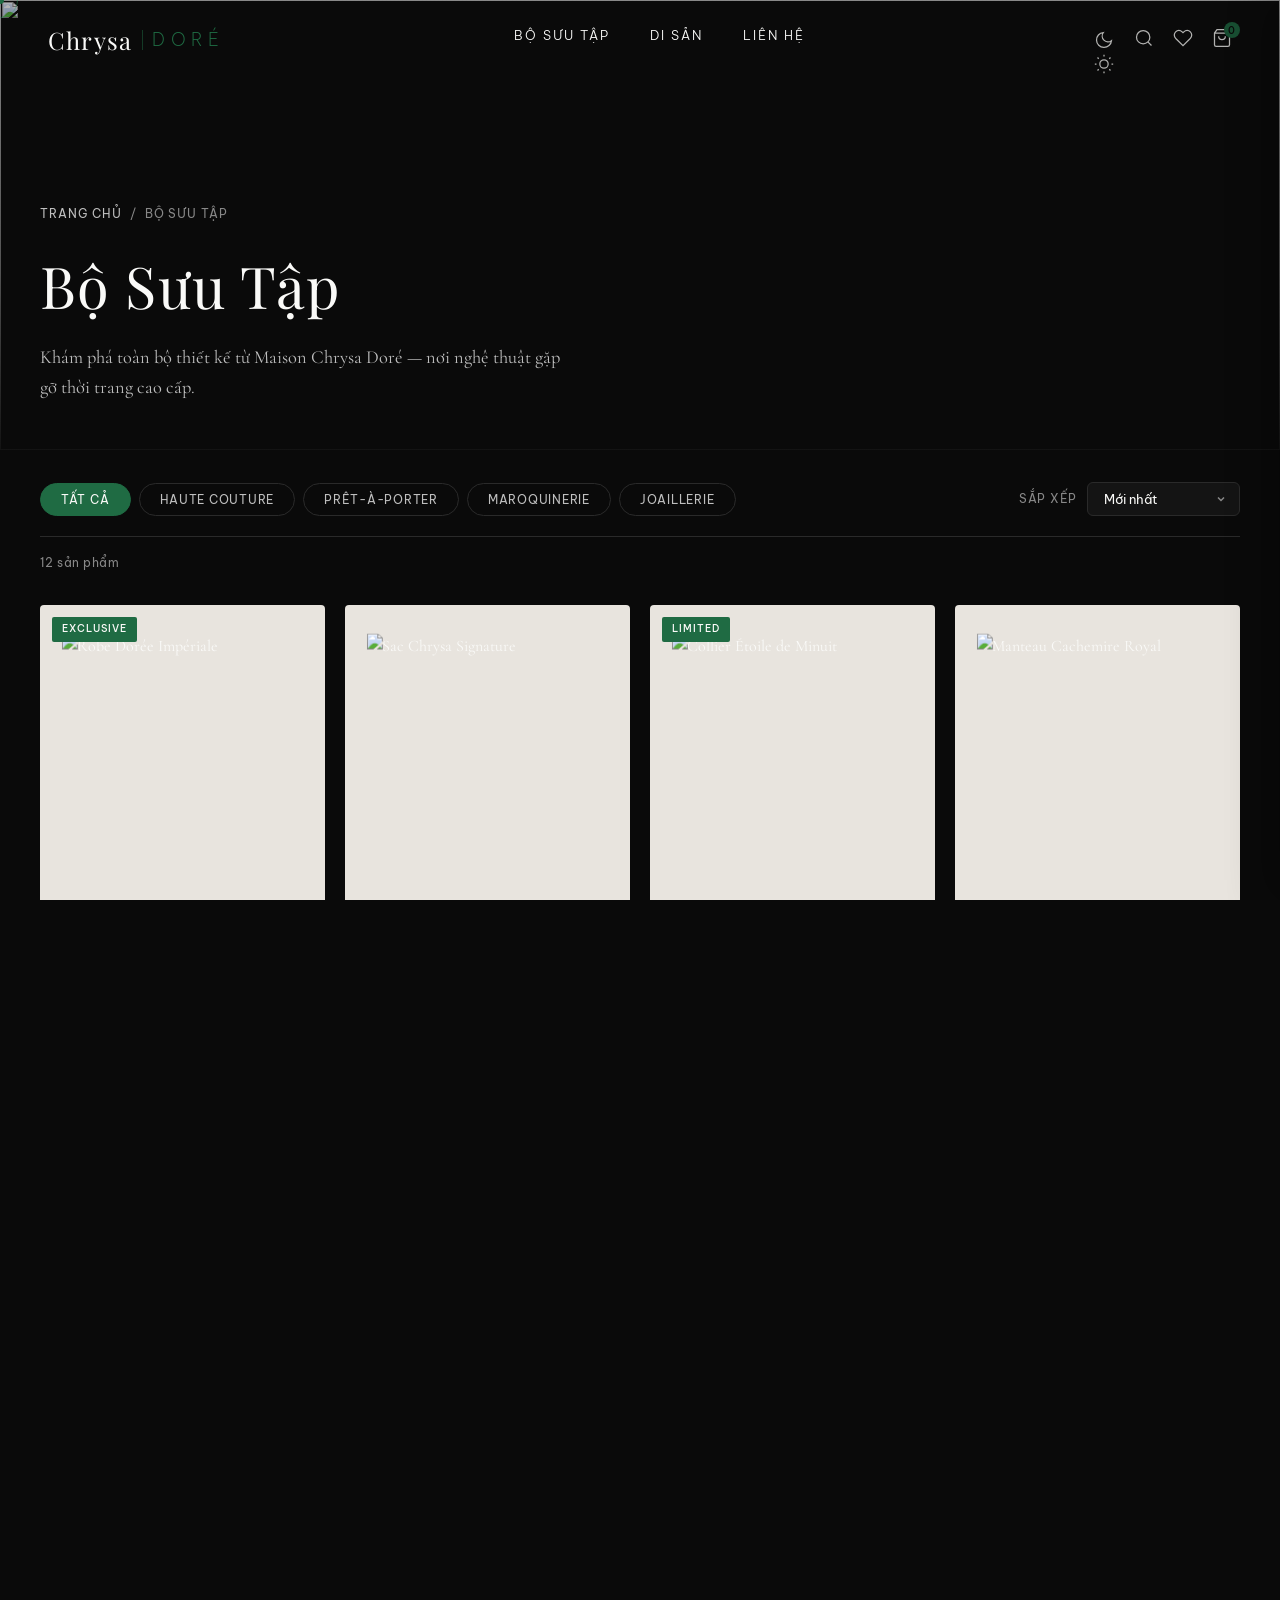
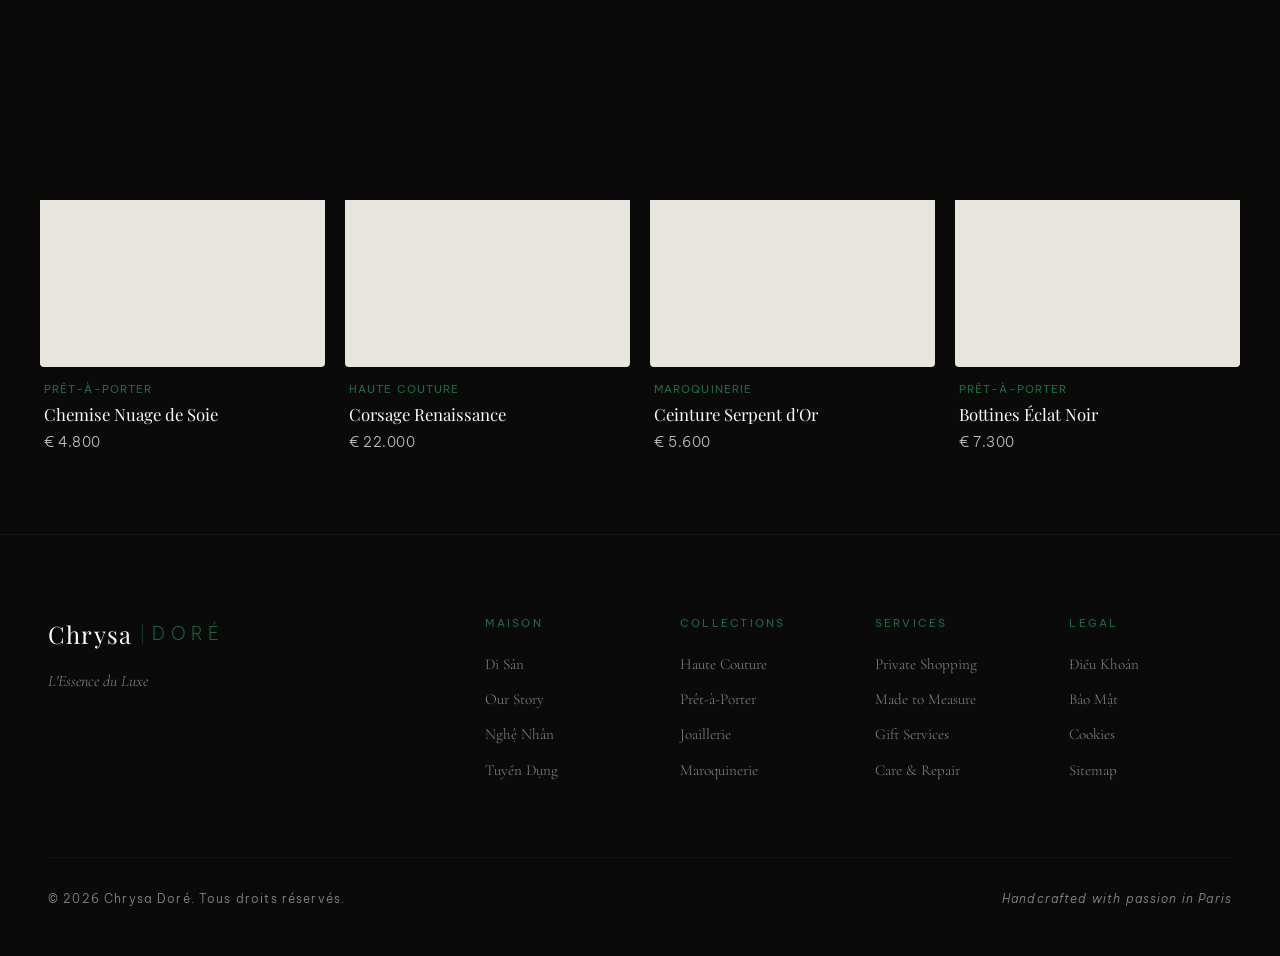
==== commit 845b912f: "Remove Atelier from nav menu in collection and product pages Replace Atelier nav link with Di Sản po" ====
--- a/collection.html
+++ b/collection.html
@@ -27,8 +27,7 @@
       </a>
       <ul class="nav-links">
         <li><a href="collection.html" class="nav-link active" data-hover="Bộ Sưu Tập">Bộ Sưu Tập</a></li>
-        <li><a href="index.html#atelier" class="nav-link" data-hover="Atelier">Atelier</a></li>
-        <li><a href="index.html#heritage" class="nav-link" data-hover="Di Sản">Di Sản</a></li>
+        <li><a href="story.html" class="nav-link" data-hover="Di Sản">Di Sản</a></li>
         <li><a href="index.html#contact" class="nav-link" data-hover="Liên Hệ">Liên Hệ</a></li>
       </ul>
       <div class="nav-actions">
@@ -67,8 +66,7 @@
   <div class="mobile-menu" id="mobileMenu">
     <ul class="mobile-menu-links">
       <li><a href="collection.html">Bộ Sưu Tập</a></li>
-      <li><a href="index.html#atelier">Atelier</a></li>
-      <li><a href="index.html#heritage">Di Sản</a></li>
+      <li><a href="story.html">Di Sản</a></li>
       <li><a href="index.html#contact">Liên Hệ</a></li>
     </ul>
   </div>
@@ -437,7 +435,7 @@
             <h5>Maison</h5>
             <ul>
               <li><a href="index.html#heritage">Di Sản</a></li>
-              <li><a href="index.html#atelier">Atelier</a></li>
+              <li><a href="story.html">Our Story</a></li>
               <li><a href="#">Nghệ Nhân</a></li>
               <li><a href="#">Tuyển Dụng</a></li>
             </ul>
--- a/style.css
+++ b/style.css
@@ -597,9 +597,10 @@
 /* ---------- Marquee ---------- */
 .marquee {
   padding: 1.5rem 0;
-  border-top: 1px solid rgba(47, 165, 101, 0.1);
-  border-bottom: 1px solid rgba(47, 165, 101, 0.1);
+  border-top: 1px solid rgba(47, 165, 101, 0.15);
+  border-bottom: 1px solid rgba(47, 165, 101, 0.15);
   overflow: hidden;
+  background: linear-gradient(90deg, var(--black) 0%, rgba(14, 58, 36, 0.08) 50%, var(--black) 100%);
 }
 
 .marquee-track {
@@ -661,7 +662,10 @@
 
 .section-title em {
   font-style: italic;
-  color: var(--gold);
+  background: var(--emerald-ombre);
+  -webkit-background-clip: text;
+  background-clip: text;
+  -webkit-text-fill-color: transparent;
 }
 
 .section-desc {
@@ -781,7 +785,7 @@
 
 /* ---------- Featured Products ---------- */
 .featured {
-  background: var(--black-soft);
+  background: linear-gradient(180deg, var(--black-soft) 0%, rgba(14, 58, 36, 0.08) 50%, var(--black-soft) 100%);
 }
 
 .featured-grid {
@@ -1170,7 +1174,7 @@
 
 /* ---------- Editorial ---------- */
 .editorial {
-  background: var(--black);
+  background: linear-gradient(180deg, var(--black) 0%, rgba(14, 58, 36, 0.12) 50%, var(--black) 100%);
 }
 
 .editorial-grid {
@@ -1252,7 +1256,7 @@
 /* ---------- Contact ---------- */
 .contact {
   padding: 10rem 0;
-  background: var(--black-soft);
+  background: linear-gradient(180deg, var(--black-soft) 0%, rgba(14, 58, 36, 0.1) 50%, var(--black-soft) 100%);
 }
 
 .contact-inner {
@@ -1604,304 +1608,7 @@
   height: 20px;
 }
 
-.theme-toggle .icon-sun {
-  display: none;
-}
-
-.theme-toggle .icon-moon {
-  display: block;
-}
-
-body.light-mode .theme-toggle .icon-sun {
-  display: block;
-}
-
-body.light-mode .theme-toggle .icon-moon {
-  display: none;
-}
-
-/* ---------- Light Mode ---------- */
-body.light-mode {
-  background: #FAFAF8;
-  color: var(--black);
-}
-
-body.light-mode .nav.scrolled {
-  background: rgba(250, 250, 248, 0.92);
-  box-shadow: 0 1px 0 rgba(0, 0, 0, 0.06);
-}
-
-body.light-mode .nav.scrolled .nav-link,
-body.light-mode .nav.scrolled .nav-icon {
-  color: var(--black);
-}
-
-body.light-mode .nav.scrolled .nav-menu-btn span {
-  background: var(--black);
-}
-
-body.light-mode .nav.scrolled .nav-logo .logo-chrysa {
-  color: var(--black);
-}
-
-/* Nav at top of page (over hero) — keep light text in light mode since hero is dark */
-body.light-mode .nav:not(.scrolled) .nav-link,
-body.light-mode .nav:not(.scrolled) .nav-icon {
-  color: var(--white);
-}
-
-body.light-mode .nav:not(.scrolled) .nav-menu-btn span {
-  background: var(--white);
-}
-
-body.light-mode .nav:not(.scrolled) .nav-logo .logo-chrysa {
-  color: var(--white);
-}
-
-body.light-mode .mobile-menu {
-  background: #FAFAF8;
-}
-
-body.light-mode .mobile-menu-links a {
-  color: var(--black);
-}
-
-/* Hero in light mode — mirror the dark-mode look exactly so the homepage feels consistent */
-body.light-mode .hero-bg {
-  background: #0A0A0A;
-}
-
-body.light-mode .hero-bg-img {
-  opacity: 0.5;
-}
-
-body.light-mode .hero-bg::before {
-  background:
-    radial-gradient(ellipse 80% 60% at 50% 40%, rgba(0, 0, 0, 0.4) 0%, transparent 75%),
-    linear-gradient(180deg, rgba(10, 10, 10, 0.5) 0%, rgba(10, 10, 10, 0.2) 40%, rgba(10, 10, 10, 0.2) 60%, rgba(10, 10, 10, 0.6) 100%);
-}
-
-body.light-mode .hero-overlay {
-  background:
-    repeating-linear-gradient(
-      0deg,
-      transparent,
-      transparent 2px,
-      rgba(255, 255, 255, 0.01) 2px,
-      rgba(255, 255, 255, 0.01) 4px
-    );
-}
-
-body.light-mode .hero-content {
-  color: var(--white);
-  text-shadow: 0 2px 20px rgba(0, 0, 0, 0.7), 0 0 60px rgba(0, 0, 0, 0.5);
-}
-
-body.light-mode .hero-title,
-body.light-mode .hero-title-line {
-  color: var(--white);
-}
-
-body.light-mode .hero-title-italic {
-  color: var(--gold);
-  background: var(--emerald-ombre);
-  -webkit-background-clip: text;
-  background-clip: text;
-  -webkit-text-fill-color: transparent;
-}
-
-body.light-mode .hero-subtitle {
-  color: var(--grey-light);
-  text-shadow: none;
-}
-
-body.light-mode .hero-eyebrow {
-  color: var(--gold-light);
-}
-
-body.light-mode .hero-cta {
-  border-color: var(--gold-light);
-  color: var(--gold-light);
-}
-
-body.light-mode .hero-cta:hover {
-  background: var(--gold);
-  color: #fff;
-}
-
-body.light-mode .hero-scroll span {
-  color: var(--grey);
-  text-shadow: none;
-}
-
-body.light-mode .hero-side-text {
-  color: var(--grey);
-  text-shadow: none;
-}
-
-body.light-mode .marquee {
-  border-color: rgba(0, 0, 0, 0.08);
-}
-
-body.light-mode .marquee-track span {
-  color: #666;
-}
-
-body.light-mode .section-desc,
-body.light-mode .collection-info p,
-body.light-mode .atelier-text,
-body.light-mode .heritage-text,
-body.light-mode .contact-text {
-  color: #333;
-}
-
-body.light-mode .section-label {
-  color: var(--gold-dark);
-}
-
-body.light-mode .section-title em {
-  color: var(--gold-dark);
-}
-
-body.light-mode .collection-link {
-  color: var(--gold-dark);
-}
-
-body.light-mode .product-category {
-  color: var(--gold-dark);
-}
-
-body.light-mode .stat-number {
-  color: var(--gold-dark);
-}
-
-body.light-mode .atelier-link {
-  color: var(--gold-dark);
-  border-color: rgba(6, 77, 31, 0.3);
-}
-
-body.light-mode .heritage-title em {
-  color: var(--gold-dark);
-}
-
-body.light-mode .collection-info h3,
-body.light-mode .section-title {
-  color: var(--black);
-}
-
-body.light-mode .collection-season {
-  background: rgba(255, 255, 255, 0.8);
-}
-
-body.light-mode .featured {
-  background: #F0EDE8;
-}
-
-body.light-mode .product-info .product-name {
-  color: var(--black);
-}
-
-body.light-mode .product-price {
-  color: #333;
-}
-
-body.light-mode .product-action-btn {
-  background: rgba(255, 255, 255, 0.9);
-  border-color: rgba(0, 0, 0, 0.1);
-  color: var(--black);
-}
-
-body.light-mode .product-action-btn:hover {
-  background: var(--gold);
-  color: #fff;
-  border-color: var(--gold);
-}
-
-body.light-mode .atelier-img-placeholder {
-  background: #E8E4DD;
-}
-
-body.light-mode .atelier-overlay-text {
-  color: rgba(11, 110, 47, 0.15);
-}
-
-body.light-mode .stat-label {
-  color: #555;
-}
-
-body.light-mode .heritage-bg {
-  background:
-    radial-gradient(ellipse 70% 50% at 50% 50%, rgba(11, 110, 47, 0.04) 0%, transparent 70%),
-    linear-gradient(180deg, #F0EDE8 0%, #FAFAF8 50%, #F0EDE8 100%);
-}
-
-body.light-mode .heritage-title {
-  color: var(--black);
-}
-
-body.light-mode .value {
-  border-color: rgba(0, 0, 0, 0.08);
-  background: rgba(255, 255, 255, 0.5);
-}
-
-body.light-mode .value:hover {
-  border-color: rgba(11, 110, 47, 0.3);
-  background: rgba(255, 255, 255, 0.8);
-}
-
-body.light-mode .value h4 {
-  color: var(--black);
-}
-
-body.light-mode .value p {
-  color: #555;
-}
-
-body.light-mode .editorial {
-  background: #FAFAF8;
-}
-
-body.light-mode .editorial-placeholder {
-  background: #E8E4DD;
-}
-
-body.light-mode .contact {
-  background: #F0EDE8;
-}
-
-body.light-mode .form-group input {
-  color: var(--black);
-  border-color: rgba(0, 0, 0, 0.15);
-}
-
-body.light-mode .form-group input::placeholder {
-  color: #999;
-}
-
-body.light-mode .form-group input:focus {
-  border-color: var(--gold);
-}
-
-body.light-mode .form-submit {
-  color: #fff;
-}
-
-body.light-mode .form-submit:hover {
-  background: transparent;
-  color: var(--gold);
-}
-
-body.light-mode .contact-info-block p {
-  color: #333;
-}
-
-body.light-mode .contact-info-block h4 {
-  color: var(--gold-dark);
-}
-
-body.light-mode .footer-col h5 {
-  color: var(--gold-dark);
-}
+/* Light mode removed: dark mode only */
 
 body.light-mode .social-link {
   border-color: rgba(0, 0, 0, 0.1);
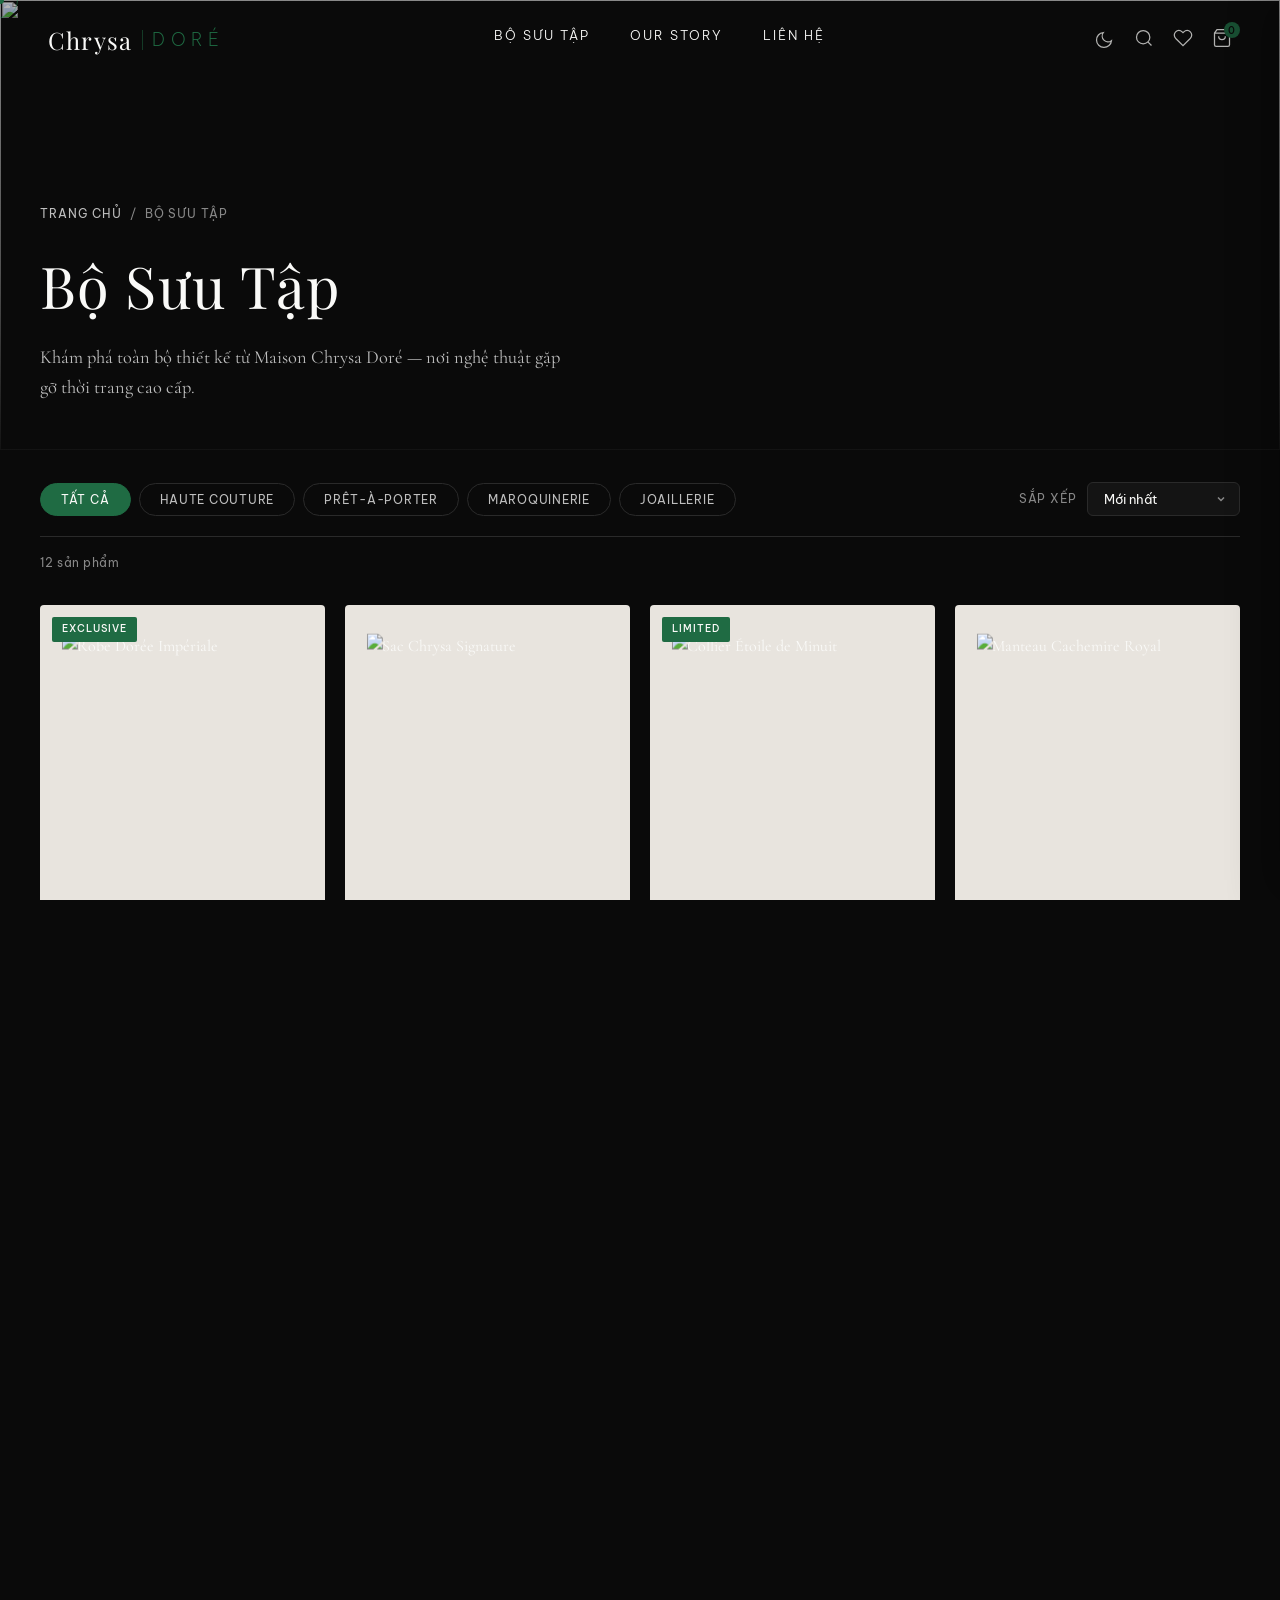
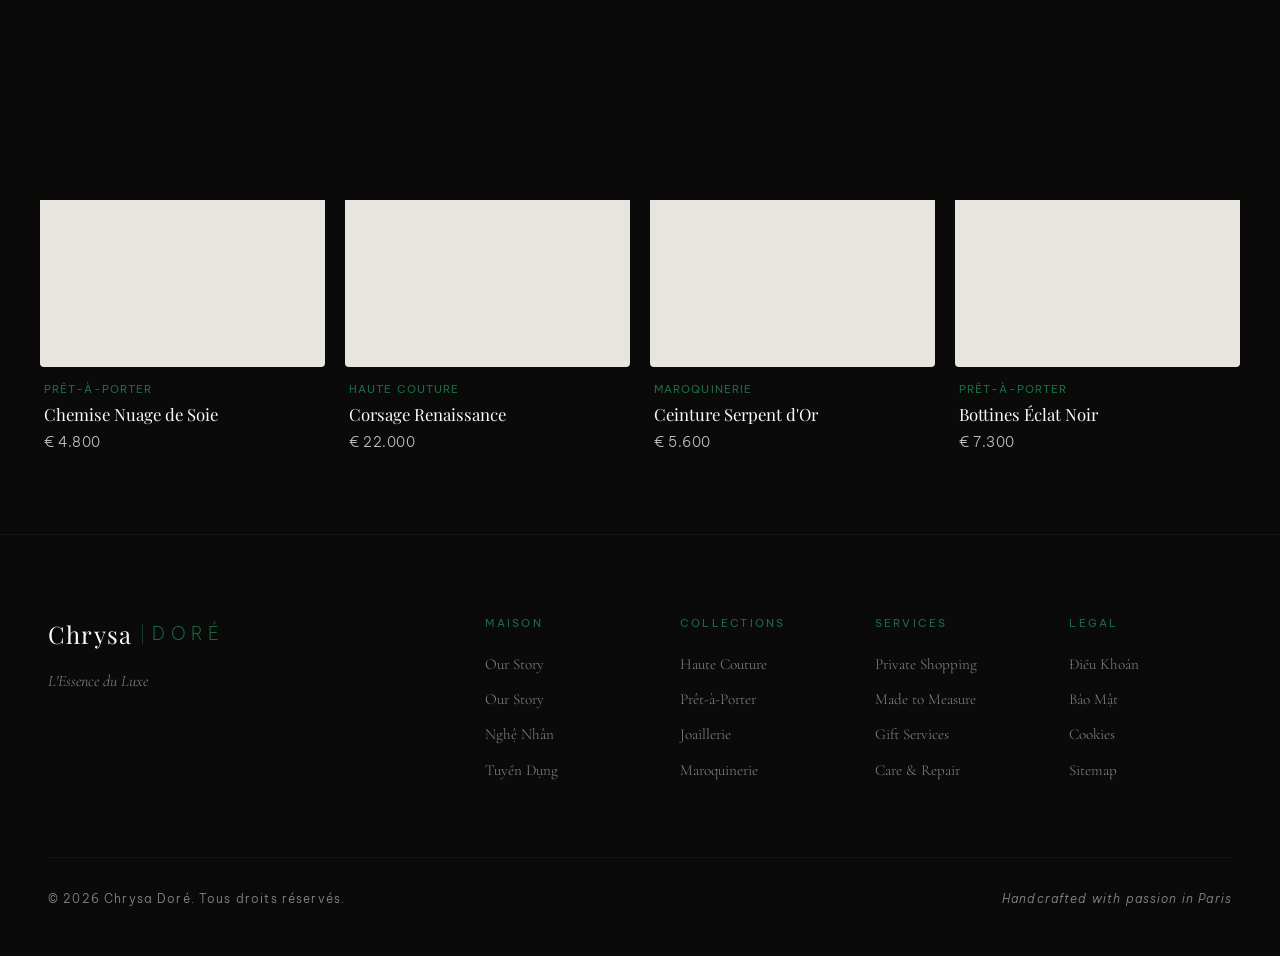
==== commit 6e4bb694: "Fix nav consistency, theme toggle, and Tyler photo crop - Fix theme toggle showing both moon/sun ico" ====
--- a/collection.html
+++ b/collection.html
@@ -10,6 +10,7 @@
   <link rel="stylesheet" href="style.css">
   <link rel="stylesheet" href="collection.css">
   <link rel="stylesheet" href="cart.css">
+  <link rel="stylesheet" href="lang.css">
 </head>
 <body>
 
@@ -27,7 +28,7 @@
       </a>
       <ul class="nav-links">
         <li><a href="collection.html" class="nav-link active" data-hover="Bộ Sưu Tập">Bộ Sưu Tập</a></li>
-        <li><a href="story.html" class="nav-link" data-hover="Di Sản">Di Sản</a></li>
+        <li><a href="story.html" class="nav-link" data-hover="Our Story">Our Story</a></li>
         <li><a href="index.html#contact" class="nav-link" data-hover="Liên Hệ">Liên Hệ</a></li>
       </ul>
       <div class="nav-actions">
@@ -66,7 +67,7 @@
   <div class="mobile-menu" id="mobileMenu">
     <ul class="mobile-menu-links">
       <li><a href="collection.html">Bộ Sưu Tập</a></li>
-      <li><a href="story.html">Di Sản</a></li>
+      <li><a href="story.html">Our Story</a></li>
       <li><a href="index.html#contact">Liên Hệ</a></li>
     </ul>
   </div>
@@ -434,7 +435,7 @@
           <div class="footer-col">
             <h5>Maison</h5>
             <ul>
-              <li><a href="index.html#heritage">Di Sản</a></li>
+              <li><a href="index.html#heritage">Our Story</a></li>
               <li><a href="story.html">Our Story</a></li>
               <li><a href="#">Nghệ Nhân</a></li>
               <li><a href="#">Tuyển Dụng</a></li>
--- a/style.css
+++ b/style.css
@@ -213,6 +213,42 @@
   box-shadow: 0 1px 0 rgba(47, 165, 101, 0.08);
 }
 
+/* Light mode: nav starts dark (matches hero), turns white on scroll */
+body.light-mode .nav {
+  color: #fff;
+}
+
+body.light-mode .nav .nav-logo,
+body.light-mode .nav .logo-chrysa {
+  color: #fff;
+}
+
+body.light-mode .nav .nav-link {
+  color: #fff;
+}
+
+body.light-mode .nav .nav-icon {
+  color: #fff;
+}
+
+body.light-mode .nav.scrolled {
+  background: rgba(255, 255, 255, 0.95);
+  box-shadow: 0 1px 0 rgba(0, 0, 0, 0.06);
+}
+
+body.light-mode .nav.scrolled .nav-logo,
+body.light-mode .nav.scrolled .logo-chrysa {
+  color: var(--black);
+}
+
+body.light-mode .nav.scrolled .nav-link {
+  color: var(--black);
+}
+
+body.light-mode .nav.scrolled .nav-icon {
+  color: var(--black);
+}
+
 .nav-inner {
   max-width: 1400px;
   margin: 0 auto;
@@ -1608,7 +1644,23 @@
   height: 20px;
 }
 
-/* Light mode removed: dark mode only */
+.theme-toggle .icon-sun {
+  display: none;
+}
+
+.theme-toggle .icon-moon {
+  display: block;
+}
+
+body.light-mode .theme-toggle .icon-moon {
+  display: none;
+}
+
+body.light-mode .theme-toggle .icon-sun {
+  display: block;
+}
+
+/* Light mode overrides */
 
 body.light-mode .social-link {
   border-color: rgba(0, 0, 0, 0.1);
@@ -1645,9 +1697,7 @@
   color: #999;
 }
 
-body.light-mode .nav-logo {
-  color: var(--black);
-}
+/* nav-logo color handled above in nav section */
 
 body.light-mode .footer-logo {
   color: var(--black);
--- a/lang.css
+++ b/lang.css
@@ -0,0 +1,128 @@
+/* ========================================
+   Chrysa Dore Language Switcher Widget
+   ======================================== */
+
+.lang-widget {
+  position: fixed;
+  bottom: 2rem;
+  left: 2rem;
+  z-index: 9999;
+  font-family: var(--font-sans, 'Jost', 'Be Vietnam Pro', sans-serif);
+}
+
+/* Floating Button */
+.lang-btn {
+  width: 44px;
+  height: 44px;
+  border-radius: 50%;
+  border: 1.5px solid var(--gold, #1F6B43);
+  background: var(--gold-dark, #0E3A24);
+  color: #fff;
+  font-family: inherit;
+  font-size: 0.75rem;
+  font-weight: 500;
+  letter-spacing: 0.08em;
+  text-transform: uppercase;
+  cursor: pointer;
+  display: flex;
+  align-items: center;
+  justify-content: center;
+  transition: background 0.3s ease, transform 0.3s ease, box-shadow 0.3s ease;
+  box-shadow: 0 2px 12px rgba(14, 58, 36, 0.25);
+}
+
+.lang-btn:hover {
+  background: var(--gold, #1F6B43);
+  transform: scale(1.08);
+  box-shadow: 0 4px 20px rgba(14, 58, 36, 0.35);
+}
+
+/* Dropdown */
+.lang-dropdown {
+  position: absolute;
+  bottom: calc(100% + 0.6rem);
+  left: 0;
+  min-width: 160px;
+  background: var(--gold-dark, #0E3A24);
+  border: 1px solid var(--gold, #1F6B43);
+  border-radius: 10px;
+  padding: 0.4rem 0;
+  opacity: 0;
+  visibility: hidden;
+  transform: translateY(8px);
+  transition: opacity 0.25s ease, transform 0.25s ease, visibility 0.25s ease;
+  box-shadow: 0 8px 30px rgba(0, 0, 0, 0.3);
+  overflow: hidden;
+}
+
+.lang-dropdown.open {
+  opacity: 1;
+  visibility: visible;
+  transform: translateY(0);
+}
+
+.lang-option {
+  display: flex;
+  align-items: center;
+  gap: 0.6rem;
+  width: 100%;
+  padding: 0.6rem 1.1rem;
+  border: none;
+  background: transparent;
+  color: rgba(255, 255, 255, 0.7);
+  font-family: inherit;
+  font-size: 0.85rem;
+  font-weight: 400;
+  letter-spacing: 0.03em;
+  cursor: pointer;
+  transition: background 0.2s ease, color 0.2s ease;
+  text-align: left;
+}
+
+.lang-option:hover {
+  background: rgba(255, 255, 255, 0.08);
+  color: #fff;
+}
+
+.lang-option.active {
+  color: #fff;
+  font-weight: 500;
+}
+
+.lang-option.active::after {
+  content: '';
+  width: 5px;
+  height: 5px;
+  border-radius: 50%;
+  background: var(--gold-light, #2FA565);
+  margin-left: auto;
+  flex-shrink: 0;
+}
+
+.lang-option-code {
+  font-size: 0.65rem;
+  font-weight: 600;
+  letter-spacing: 0.1em;
+  text-transform: uppercase;
+  opacity: 0.5;
+  width: 1.6rem;
+  flex-shrink: 0;
+}
+
+/* Mobile adjustments */
+@media (max-width: 768px) {
+  .lang-widget {
+    bottom: 1.2rem;
+    left: 1.2rem;
+  }
+
+  .lang-btn {
+    width: 40px;
+    height: 40px;
+    font-size: 0.7rem;
+  }
+
+  .lang-dropdown {
+    min-width: 148px;
+  }
+}
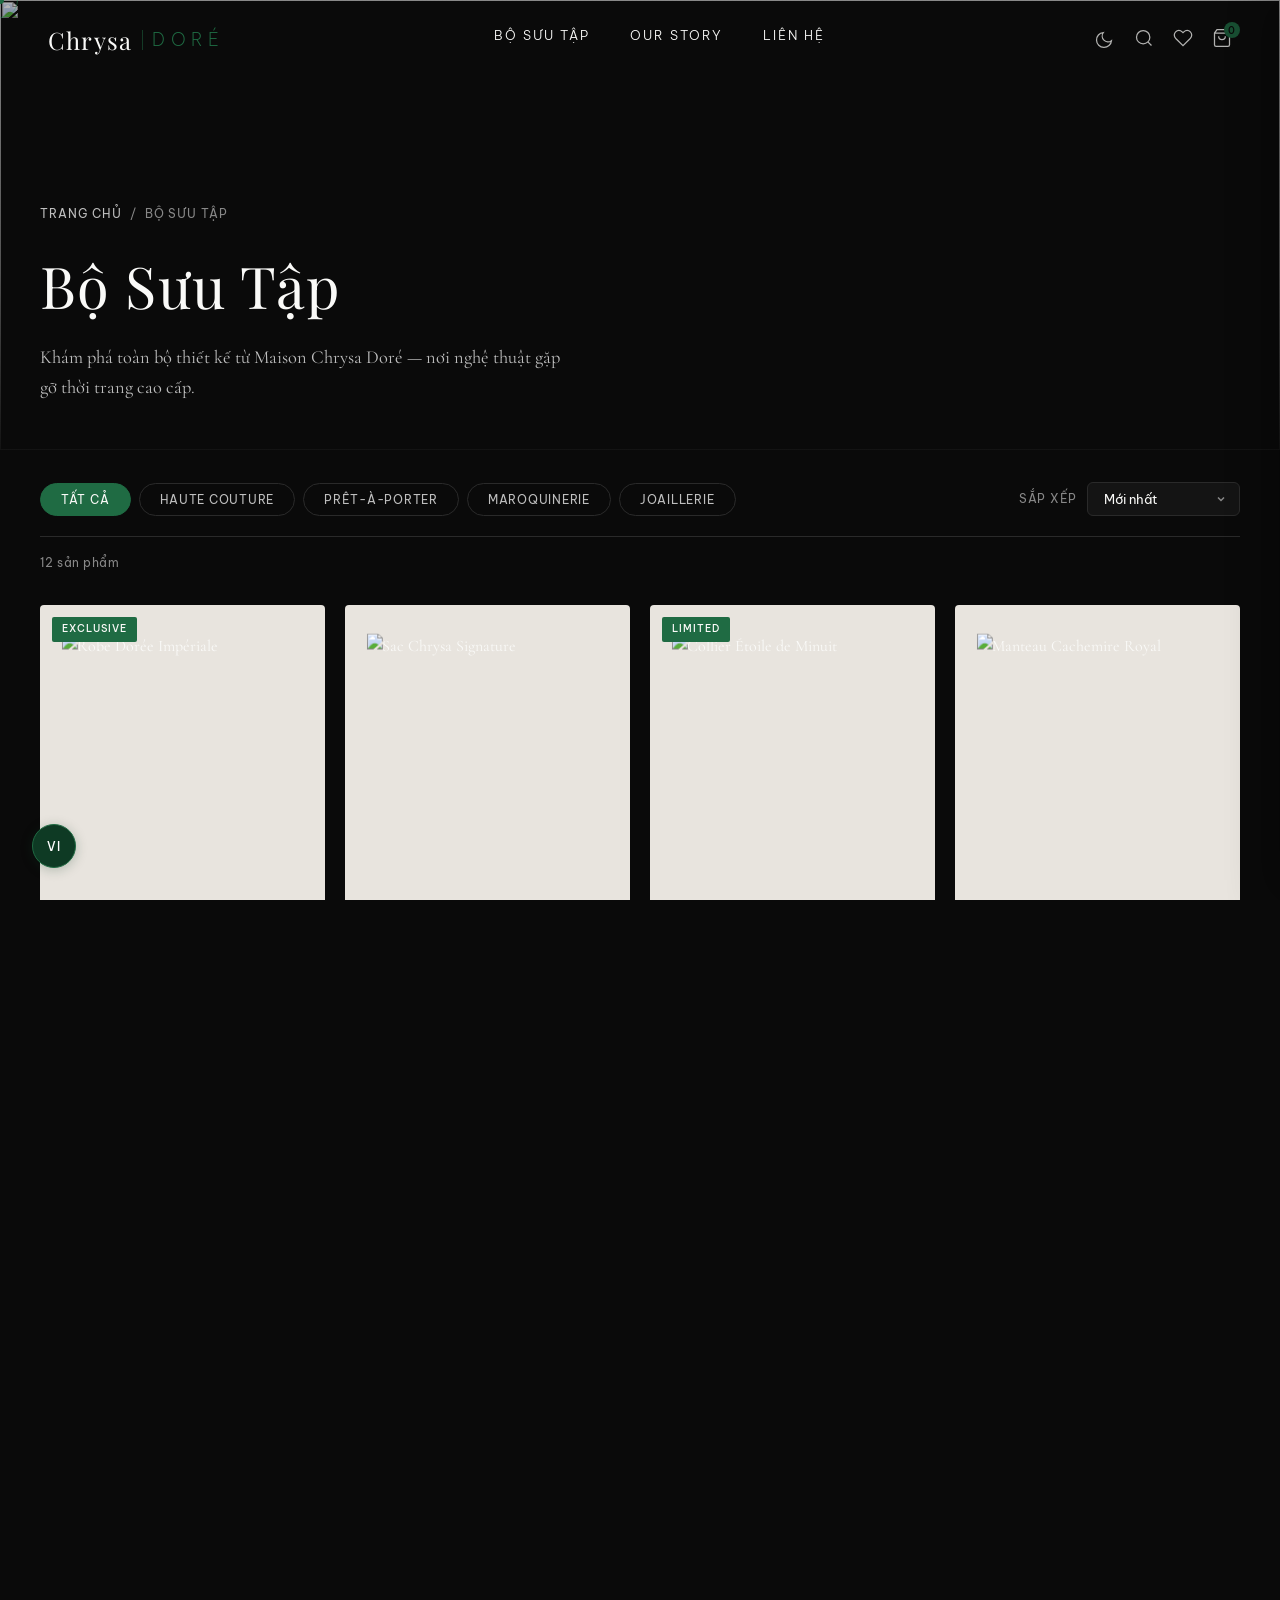
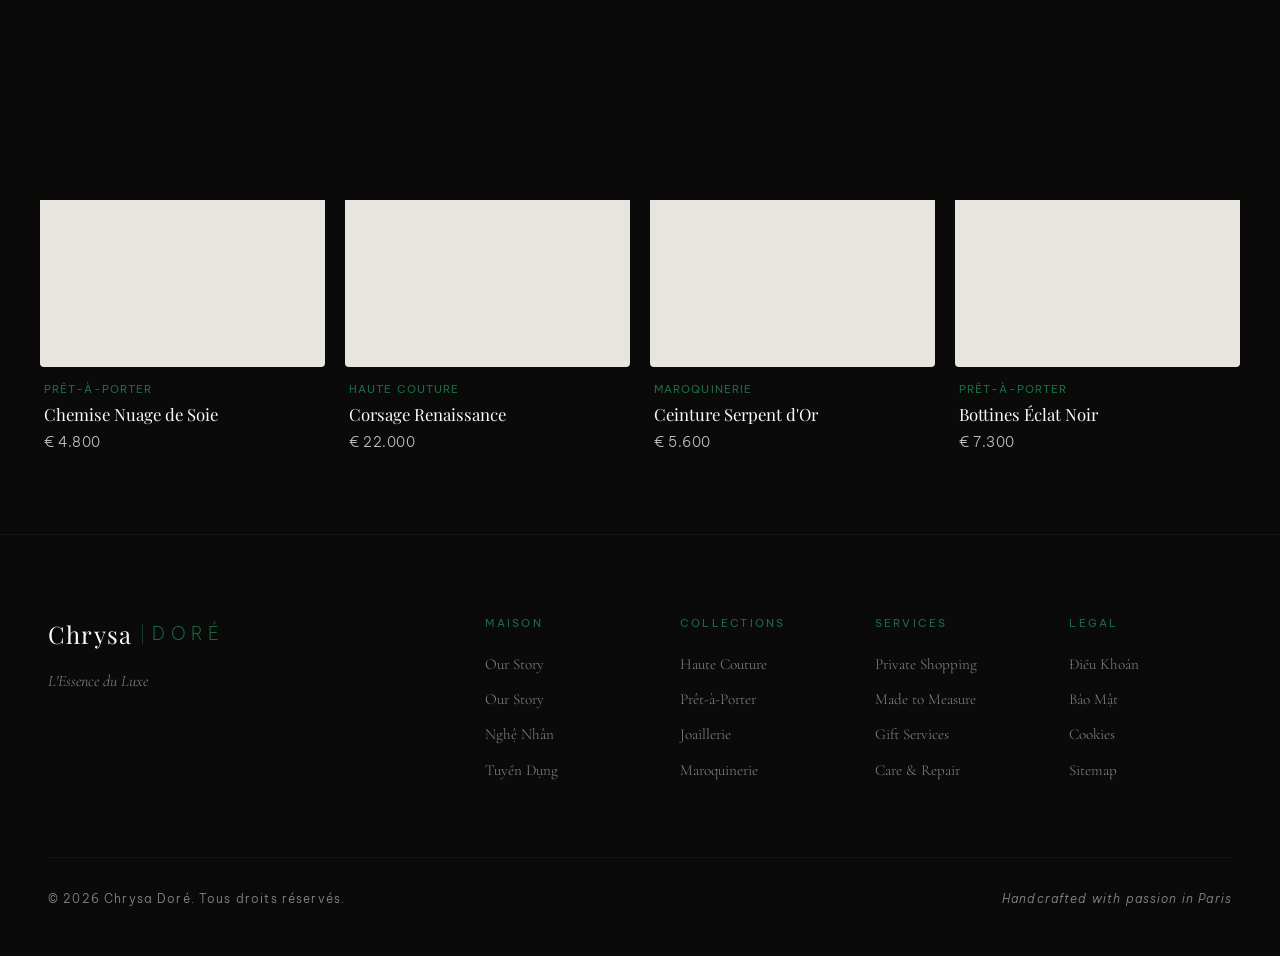
==== commit 000b8f3c: "Optimize performance, add lang widget everywhere, hero text update - Hero title: Premiers Pas → Walk" ====
--- a/collection.html
+++ b/collection.html
@@ -4,6 +4,7 @@
   <meta charset="UTF-8">
   <meta name="viewport" content="width=device-width, initial-scale=1.0">
   <title>Bộ Sưu Tập — Chrysa Doré</title>
+  <link rel="preconnect" href="https://www.kickers.co.uk" crossorigin>
   <link rel="preconnect" href="https://fonts.googleapis.com">
   <link rel="preconnect" href="https://fonts.gstatic.com" crossorigin>
   <link href="https://fonts.googleapis.com/css2?family=Playfair+Display:ital,wght@0,400;0,500;0,600;0,700;1,400;1,500&family=Cormorant+Garamond:ital,wght@0,300;0,400;0,500;0,600;1,300;1,400&family=Jost:wght@200;300;400;500&family=Be+Vietnam+Pro:wght@200;300;400;500&display=swap" rel="stylesheet">
@@ -75,7 +76,7 @@
   <!-- Collection Hero -->
   <section class="col-hero">
     <div class="col-hero-bg">
-      <img src="https://www.kickers.co.uk/cdn/shop/files/Hero_Banner_SS26_Mules_Desktop.jpg?v=1773832304&width=3200" alt="">
+      <img src="https://www.kickers.co.uk/cdn/shop/files/Hero_Banner_SS26_Mules_Desktop.jpg?v=1773832304&width=1600" alt="">
     </div>
     <div class="col-hero-overlay"></div>
     <div class="col-hero-content">
@@ -536,5 +537,6 @@
     });
   })();
   </script>
+  <script src="lang.js"></script>
 </body>
 </html>
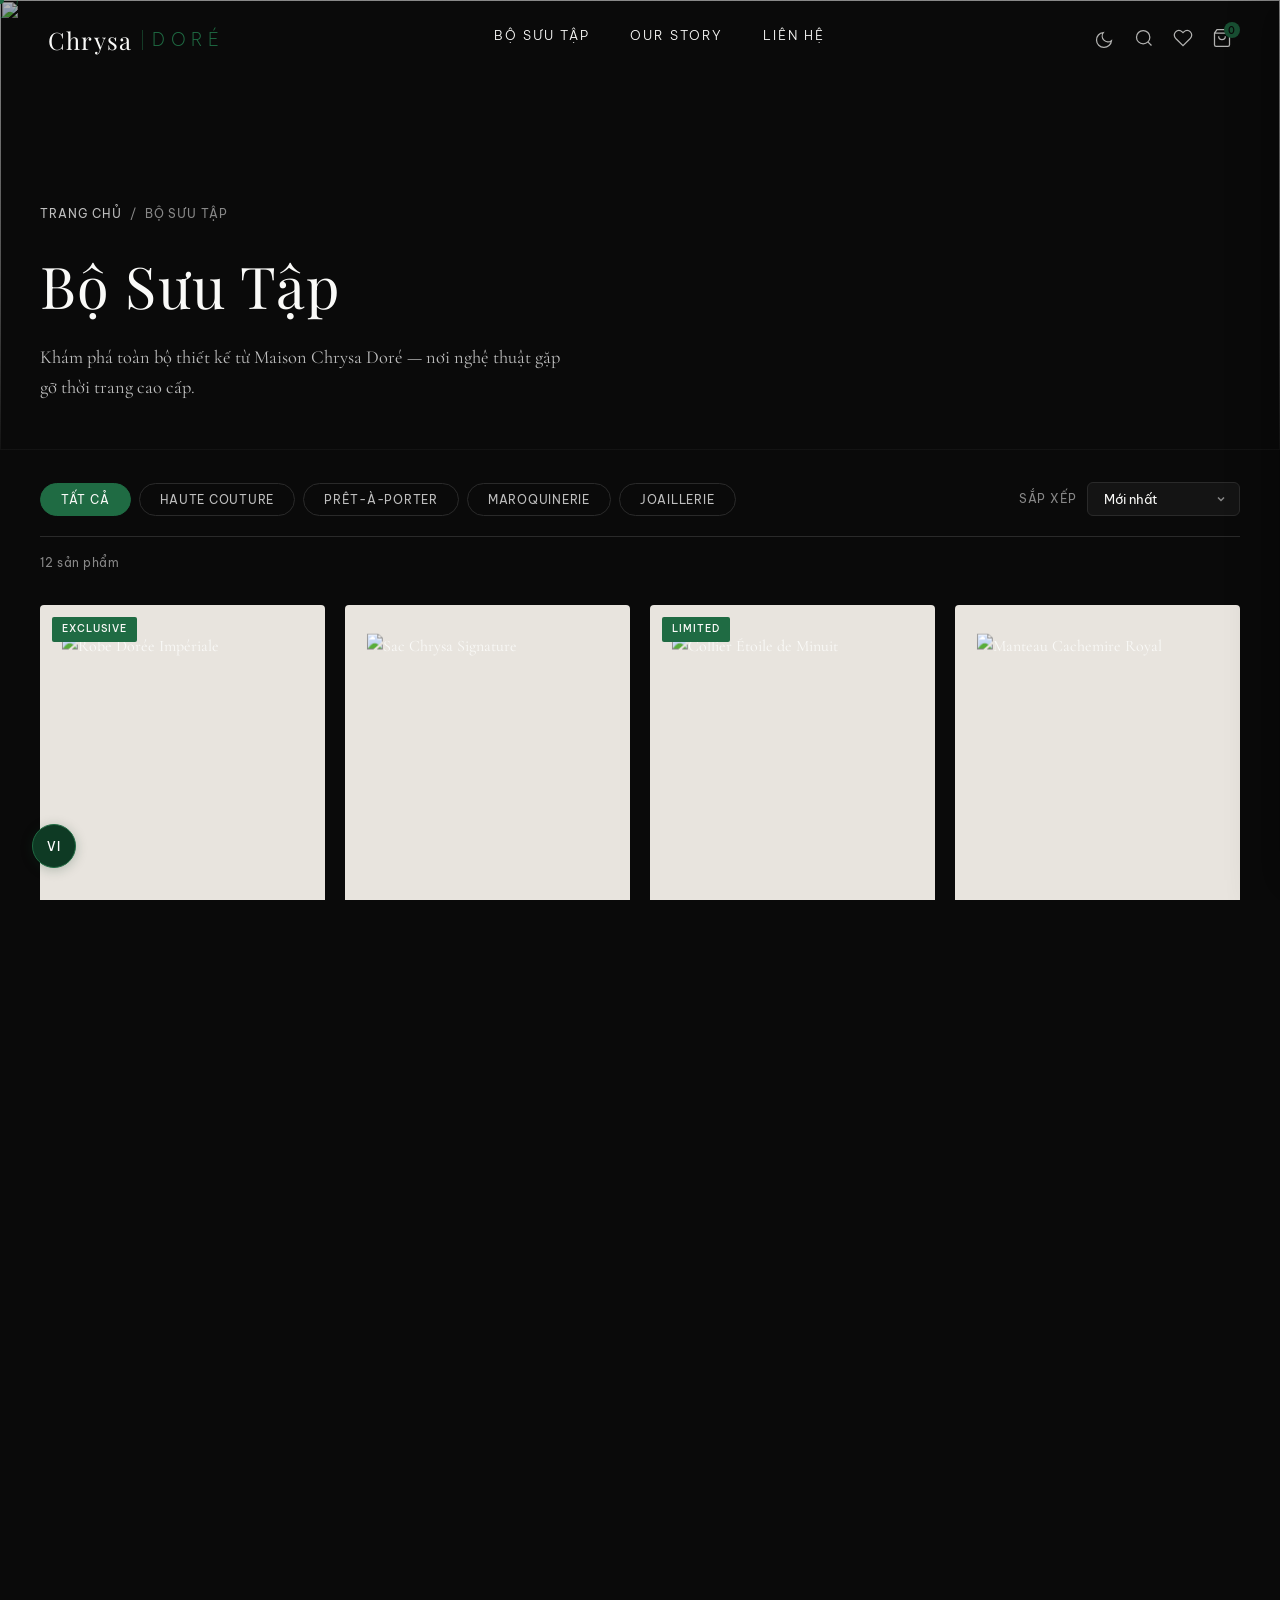
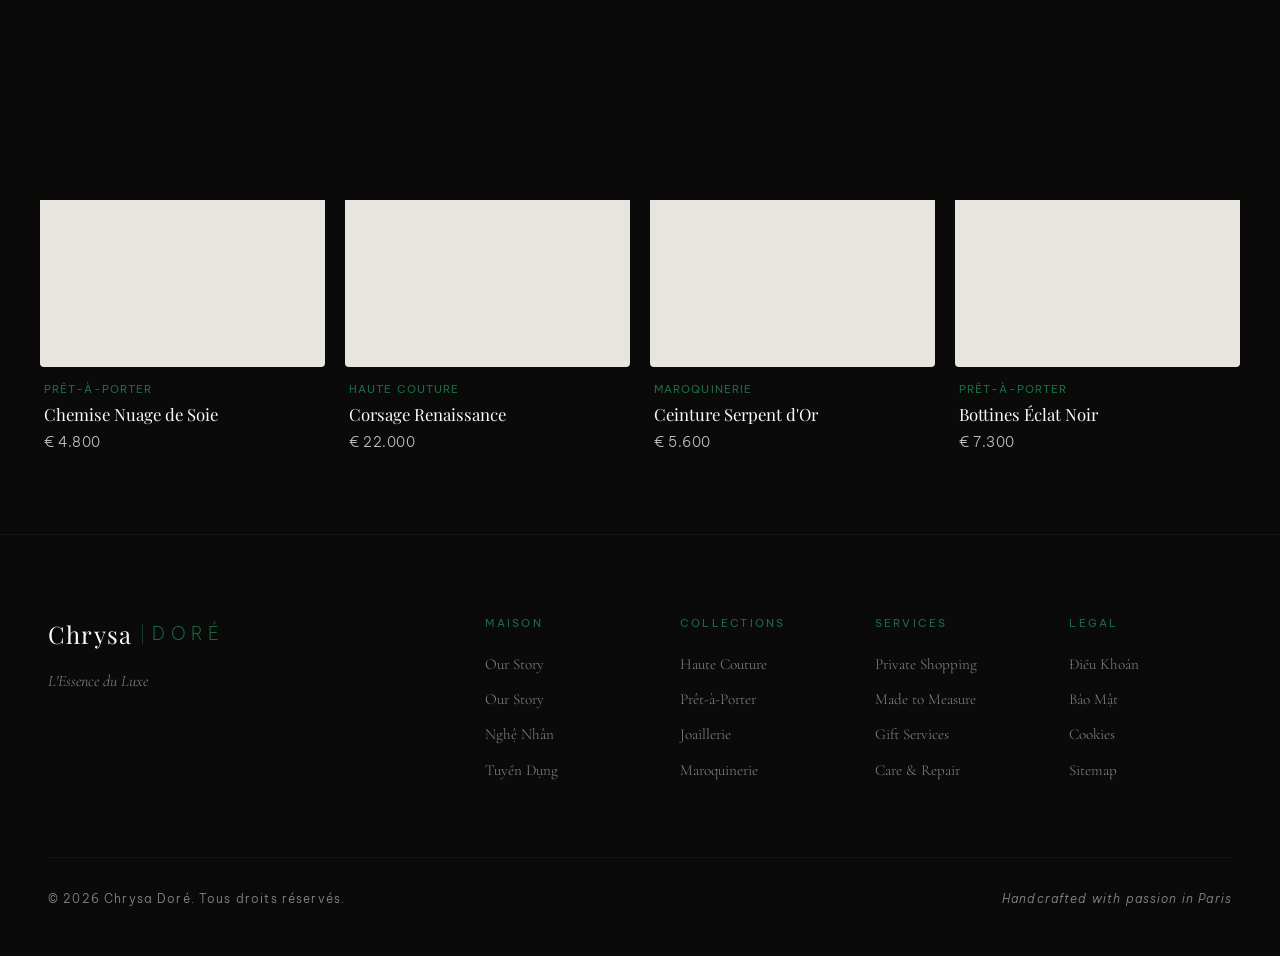
==== commit 5739b27a: "Viết lại bio Đình Kiệt ấm hơn + tối ưu tốc độ chuyên nghiệp - Rewrite Đình Kiệt bio: warmer tone, Vi" ====
--- a/collection.html
+++ b/collection.html
@@ -4,10 +4,18 @@
   <meta charset="UTF-8">
   <meta name="viewport" content="width=device-width, initial-scale=1.0">
   <title>Bộ Sưu Tập — Chrysa Doré</title>
+  <meta name="description" content="Khám phá bộ sưu tập giày Chrysa Doré — thiết kế tinh tế, bản sắc Việt Nam.">
+  <meta property="og:title" content="Bộ Sưu Tập — Chrysa Doré">
+  <meta property="og:description" content="Khám phá bộ sưu tập giày Chrysa Doré — thiết kế tinh tế, bản sắc Việt Nam.">
+  <meta property="og:type" content="website">
+  <meta property="og:url" content="https://chrysadore.com/collection.html">
+  <meta name="theme-color" content="#1a1a1a">
+  <link rel="icon" href="data:image/svg+xml,<svg xmlns='http://www.w3.org/2000/svg' viewBox='0 0 100 100'><text y='.9em' font-size='90'>🌿</text></svg>">
   <link rel="preconnect" href="https://www.kickers.co.uk" crossorigin>
   <link rel="preconnect" href="https://fonts.googleapis.com">
   <link rel="preconnect" href="https://fonts.gstatic.com" crossorigin>
-  <link href="https://fonts.googleapis.com/css2?family=Playfair+Display:ital,wght@0,400;0,500;0,600;0,700;1,400;1,500&family=Cormorant+Garamond:ital,wght@0,300;0,400;0,500;0,600;1,300;1,400&family=Jost:wght@200;300;400;500&family=Be+Vietnam+Pro:wght@200;300;400;500&display=swap" rel="stylesheet">
+  <link href="https://fonts.googleapis.com/css2?family=Playfair+Display:ital,wght@0,400;0,600;0,700;1,400&family=Cormorant+Garamond:ital,wght@0,300;0,400;0,600;1,400&family=Jost:wght@300;400;500&family=Be+Vietnam+Pro:wght@300;400;500&display=swap" rel="stylesheet">
+  <link rel="dns-prefetch" href="https://www.kickers.co.uk">
   <link rel="stylesheet" href="style.css">
   <link rel="stylesheet" href="collection.css">
   <link rel="stylesheet" href="cart.css">
@@ -76,7 +84,7 @@
   <!-- Collection Hero -->
   <section class="col-hero">
     <div class="col-hero-bg">
-      <img src="https://www.kickers.co.uk/cdn/shop/files/Hero_Banner_SS26_Mules_Desktop.jpg?v=1773832304&width=1600" alt="">
+      <img src="https://www.kickers.co.uk/cdn/shop/files/Hero_Banner_SS26_Mules_Desktop.jpg?v=1773832304&width=1600" alt="" width="1600" height="900" fetchpriority="high" decoding="async">
     </div>
     <div class="col-hero-overlay"></div>
     <div class="col-hero-content">
@@ -478,13 +486,13 @@
     </div>
   </footer>
 
-  <script src="script.js"></script>
-  <script src="cart.js"></script>
+  <script src="script.js" defer></script>
+  <script src="cart.js" defer></script>
   <script>
   /* ============================================
      CHRYSA DORÉ — Collection Page Interactions
      ============================================ */
-  (function() {
+  document.addEventListener('DOMContentLoaded', function() {
     const grid = document.getElementById('colGrid');
     const cards = Array.from(grid.querySelectorAll('.col-card'));
     const pills = document.querySelectorAll('.col-filter-pill');
@@ -535,8 +543,8 @@
         card.style.transform = 'translateY(0)';
       }, 100 + i * 80);
     });
-  })();
+  });
   </script>
-  <script src="lang.js"></script>
+  <script src="lang.js" defer></script>
 </body>
 </html>
--- a/style.css
+++ b/style.css
@@ -1719,3 +1719,32 @@
   background: var(--gold);
   color: #fff;
 }
+
+/* ---------- Performance Optimizations ---------- */
+.hero-bg-img,
+.story-hero-img {
+  will-change: transform;
+  contain: layout style;
+}
+
+.nav {
+  will-change: transform, background;
+  contain: layout style;
+}
+
+.cursor,
+.cursor-follower {
+  will-change: transform;
+  contain: layout style paint;
+}
+
+img[loading="lazy"] {
+  content-visibility: auto;
+}
+
+/* Reduce paint on scroll-heavy sections */
+.hero,
+.lookbook,
+.products {
+  contain: layout style;
+}
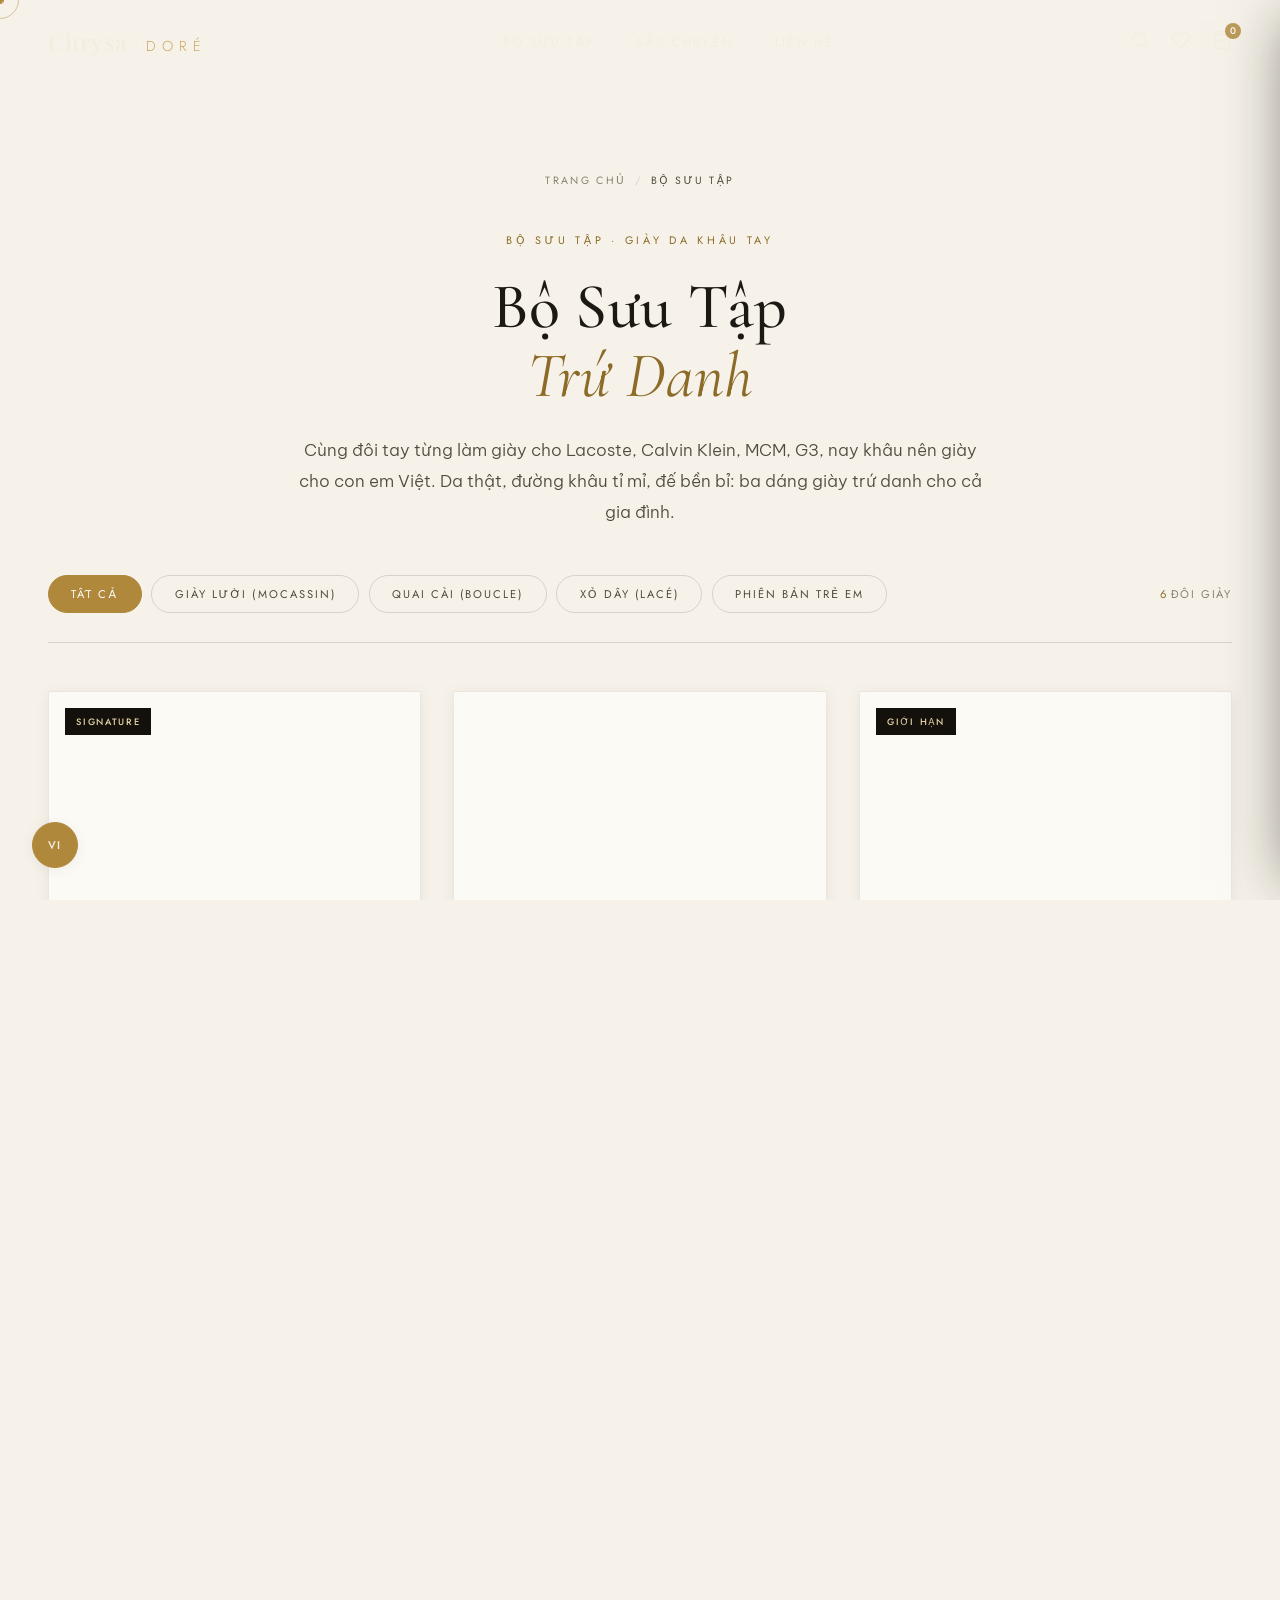
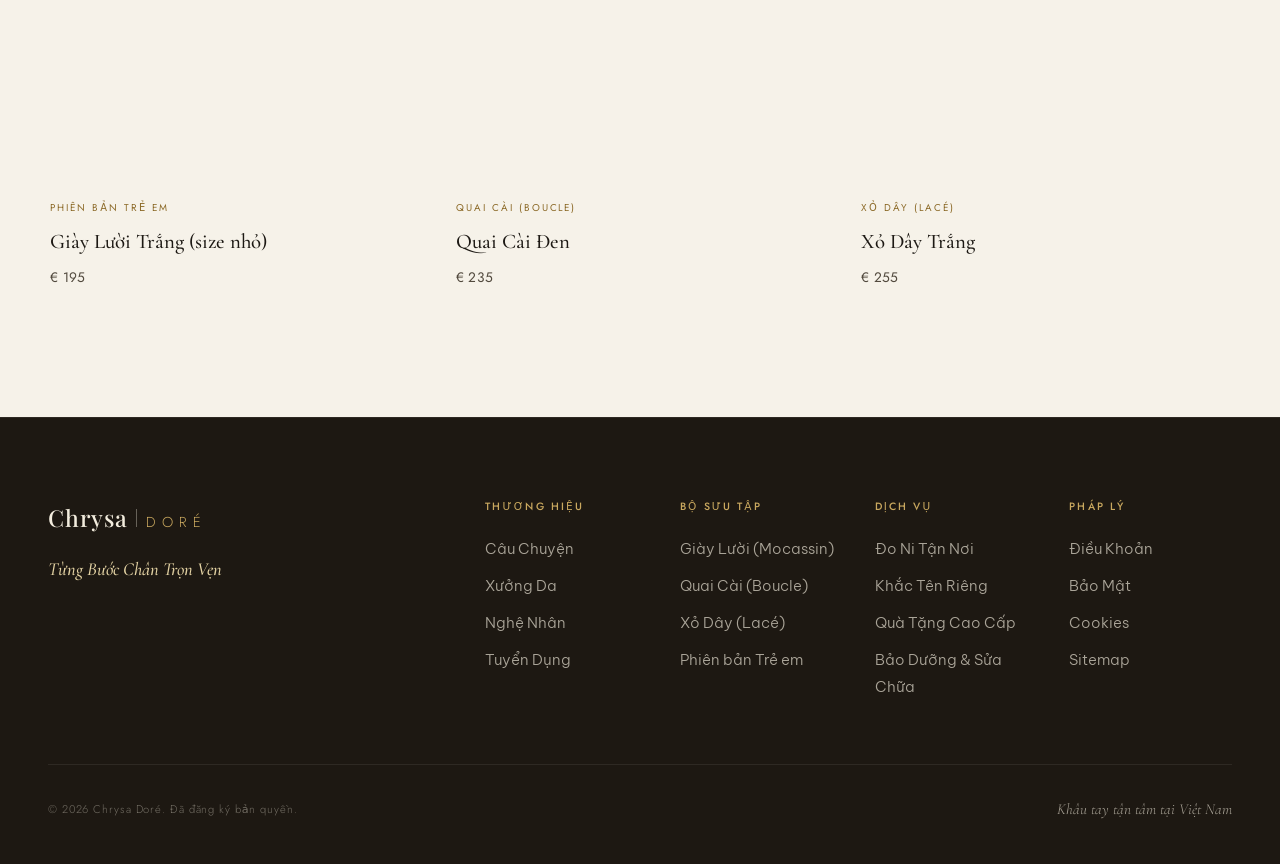
==== commit 90cded0f: "Redesign: quiet-luxury gold + real brand story - New gold/ivory design system across all pages (was " ====
--- a/collection.html
+++ b/collection.html
@@ -3,19 +3,18 @@
 <head>
   <meta charset="UTF-8">
   <meta name="viewport" content="width=device-width, initial-scale=1.0">
-  <title>Bộ Sưu Tập — Chrysa Doré</title>
-  <meta name="description" content="Khám phá bộ sưu tập giày Chrysa Doré — thiết kế tinh tế, bản sắc Việt Nam.">
-  <meta property="og:title" content="Bộ Sưu Tập — Chrysa Doré">
-  <meta property="og:description" content="Khám phá bộ sưu tập giày Chrysa Doré — thiết kế tinh tế, bản sắc Việt Nam.">
+  <title>Bộ Sưu Tập · Chrysa Doré</title>
+  <meta name="description" content="Khám phá bộ sưu tập giày da thủ công Chrysa Doré, da thật, khâu tay. Giày Lười, Quai Cài, Xỏ Dây.">
+  <meta property="og:title" content="Bộ Sưu Tập · Chrysa Doré">
+  <meta property="og:description" content="Khám phá bộ sưu tập giày da thủ công Chrysa Doré, da thật, khâu tay.">
   <meta property="og:type" content="website">
   <meta property="og:url" content="https://chrysadore.com/collection.html">
-  <meta name="theme-color" content="#1a1a1a">
-  <link rel="icon" href="data:image/svg+xml,<svg xmlns='http://www.w3.org/2000/svg' viewBox='0 0 100 100'><text y='.9em' font-size='90'>🌿</text></svg>">
-  <link rel="preconnect" href="https://www.kickers.co.uk" crossorigin>
+  <meta property="og:image" content="https://chrysadore.com/assets/products/porsche-hero.jpg">
+  <meta name="theme-color" content="#14110C">
+  <link rel="icon" href="assets/favicon.svg" type="image/svg+xml">
   <link rel="preconnect" href="https://fonts.googleapis.com">
   <link rel="preconnect" href="https://fonts.gstatic.com" crossorigin>
-  <link href="https://fonts.googleapis.com/css2?family=Playfair+Display:ital,wght@0,400;0,600;0,700;1,400&family=Cormorant+Garamond:ital,wght@0,300;0,400;0,600;1,400&family=Jost:wght@300;400;500&family=Be+Vietnam+Pro:wght@300;400;500&display=swap" rel="stylesheet">
-  <link rel="dns-prefetch" href="https://www.kickers.co.uk">
+  <link href="https://fonts.googleapis.com/css2?family=Playfair+Display:ital,wght@0,500;0,600;1,500&family=Cormorant+Garamond:ital,wght@0,400;0,500;0,600;1,400;1,500&family=Jost:wght@300;400;500&family=Be+Vietnam+Pro:wght@300;400;500&display=swap" rel="stylesheet">
   <link rel="stylesheet" href="style.css">
   <link rel="stylesheet" href="collection.css">
   <link rel="stylesheet" href="cart.css">
@@ -28,7 +27,7 @@
   <div class="cursor-follower" id="cursor-follower"></div>
 
   <!-- Navigation -->
-  <nav class="nav scrolled" id="nav">
+  <nav class="nav" id="nav">
     <div class="nav-inner">
       <a href="index.html" class="nav-logo">
         <span class="logo-chrysa">Chrysa</span>
@@ -36,30 +35,22 @@
         <span class="logo-dore">Doré</span>
       </a>
       <ul class="nav-links">
-        <li><a href="collection.html" class="nav-link active" data-hover="Bộ Sưu Tập">Bộ Sưu Tập</a></li>
-        <li><a href="story.html" class="nav-link" data-hover="Our Story">Our Story</a></li>
-        <li><a href="index.html#contact" class="nav-link" data-hover="Liên Hệ">Liên Hệ</a></li>
+        <li><a href="collection.html" class="nav-link" data-vi="Bộ Sưu Tập" data-en="Collection" data-zh="系列">Bộ Sưu Tập</a></li>
+        <li><a href="story.html" class="nav-link" data-vi="Câu Chuyện" data-en="Our Story" data-zh="品牌故事">Câu Chuyện</a></li>
+        <li><a href="index.html#contact" class="nav-link" data-vi="Liên Hệ" data-en="Contact" data-zh="联系">Liên Hệ</a></li>
       </ul>
       <div class="nav-actions">
-        <button class="nav-icon theme-toggle" id="themeToggle" aria-label="Toggle theme">
-          <svg class="icon-moon" width="20" height="20" viewBox="0 0 24 24" fill="none" stroke="currentColor" stroke-width="1.5">
-            <path d="M21 12.79A9 9 0 1111.21 3 7 7 0 0021 12.79z"/>
-          </svg>
-          <svg class="icon-sun" width="20" height="20" viewBox="0 0 24 24" fill="none" stroke="currentColor" stroke-width="1.5">
-            <circle cx="12" cy="12" r="5"/><path d="M12 1v2M12 21v2M4.22 4.22l1.42 1.42M18.36 18.36l1.42 1.42M1 12h2M21 12h2M4.22 19.78l1.42-1.42M18.36 5.64l1.42-1.42"/>
-          </svg>
-        </button>
-        <button class="nav-icon" aria-label="Search">
+        <button class="nav-icon" aria-label="Tìm kiếm">
           <svg width="20" height="20" viewBox="0 0 24 24" fill="none" stroke="currentColor" stroke-width="1.5">
             <circle cx="11" cy="11" r="8"/><path d="m21 21-4.35-4.35"/>
           </svg>
         </button>
-        <button class="nav-icon" aria-label="Wishlist">
+        <button class="nav-icon" aria-label="Yêu thích">
           <svg width="20" height="20" viewBox="0 0 24 24" fill="none" stroke="currentColor" stroke-width="1.5">
             <path d="M20.84 4.61a5.5 5.5 0 0 0-7.78 0L12 5.67l-1.06-1.06a5.5 5.5 0 0 0-7.78 7.78l1.06 1.06L12 21.23l7.78-7.78 1.06-1.06a5.5 5.5 0 0 0 0-7.78z"/>
           </svg>
         </button>
-        <button class="nav-icon cart-icon" aria-label="Cart">
+        <button class="nav-icon cart-icon" aria-label="Giỏ hàng">
           <svg width="20" height="20" viewBox="0 0 24 24" fill="none" stroke="currentColor" stroke-width="1.5">
             <path d="M6 2L3 6v14a2 2 0 002 2h14a2 2 0 002-2V6l-3-4zM3 6h18M16 10a4 4 0 01-8 0"/>
           </svg>
@@ -75,51 +66,38 @@
   <!-- Mobile Menu -->
   <div class="mobile-menu" id="mobileMenu">
     <ul class="mobile-menu-links">
-      <li><a href="collection.html">Bộ Sưu Tập</a></li>
-      <li><a href="story.html">Our Story</a></li>
-      <li><a href="index.html#contact">Liên Hệ</a></li>
+      <li><a href="collection.html" data-vi="Bộ Sưu Tập" data-en="Collection" data-zh="系列">Bộ Sưu Tập</a></li>
+      <li><a href="story.html" data-vi="Câu Chuyện" data-en="Our Story" data-zh="品牌故事">Câu Chuyện</a></li>
+      <li><a href="index.html#contact" data-vi="Liên Hệ" data-en="Contact" data-zh="联系">Liên Hệ</a></li>
     </ul>
   </div>
 
-  <!-- Collection Hero -->
-  <section class="col-hero">
-    <div class="col-hero-bg">
-      <img src="https://www.kickers.co.uk/cdn/shop/files/Hero_Banner_SS26_Mules_Desktop.jpg?v=1773832304&width=1600" alt="" width="1600" height="900" fetchpriority="high" decoding="async">
-    </div>
-    <div class="col-hero-overlay"></div>
-    <div class="col-hero-content">
-      <nav class="col-breadcrumb">
-        <a href="index.html">Trang Chủ</a>
-        <span>/</span>
-        <span>Bộ Sưu Tập</span>
-      </nav>
-      <h1 class="col-hero-title">Bộ Sưu Tập</h1>
-      <p class="col-hero-sub">Khám phá toàn bộ thiết kế từ Maison Chrysa Doré — nơi nghệ thuật gặp gỡ thời trang cao cấp.</p>
-    </div>
-  </section>
-
-  <!-- Filter & Sort Bar -->
+  <!-- Page Header -->
+  <header class="col-header">
+    <nav class="col-breadcrumb" aria-label="Breadcrumb">
+      <a href="index.html" data-vi="Trang Chủ" data-en="Home" data-zh="首页">Trang Chủ</a>
+      <span class="col-breadcrumb-sep" aria-hidden="true">/</span>
+      <span class="col-breadcrumb-current" data-vi="Bộ Sưu Tập" data-en="Collection" data-zh="系列">Bộ Sưu Tập</span>
+    </nav>
+    <span class="section-label" data-animate data-vi="Bộ Sưu Tập · Giày Da Khâu Tay" data-en="The Collection · Hand-Stitched Leather Shoes" data-zh="系列 · 手工缝制皮鞋">Bộ Sưu Tập · Giày Da Khâu Tay</span>
+    <h1 class="section-title" data-animate data-vi="Bộ Sưu Tập<br><em>Trứ Danh</em>" data-en="The Signature<br><em>Collection</em>" data-zh="经典<br><em>系列</em>">Bộ Sưu Tập<br><em>Trứ Danh</em></h1>
+    <p class="section-desc" data-animate data-vi="Cùng đôi tay từng làm giày cho Lacoste, Calvin Klein, MCM, G3, nay khâu nên giày cho con em Việt. Da thật, đường khâu tỉ mỉ, đế bền bỉ: ba dáng giày trứ danh cho cả gia đình." data-en="The same hands that crafted shoes for Lacoste, Calvin Klein, MCM and G3, now stitching shoes for Vietnamese children. Genuine leather, meticulous stitching, durable soles: three signature silhouettes for the whole family." data-zh="曾为 Lacoste、Calvin Klein、MCM、G3 制鞋的双手，如今为越南孩子缝制鞋履。真皮、细致缝线、耐磨鞋底：三款经典鞋型，献给全家。">Cùng đôi tay từng làm giày cho Lacoste, Calvin Klein, MCM, G3, nay khâu nên giày cho con em Việt. Da thật, đường khâu tỉ mỉ, đế bền bỉ: ba dáng giày trứ danh cho cả gia đình.</p>
+  </header>
+
+  <!-- Filter Chips + Count -->
   <section class="col-toolbar">
     <div class="col-toolbar-inner">
-      <div class="col-filters">
-        <button class="col-filter-pill active" data-filter="all">Tất Cả</button>
-        <button class="col-filter-pill" data-filter="Haute Couture">Haute Couture</button>
-        <button class="col-filter-pill" data-filter="Prêt-à-Porter">Prêt-à-Porter</button>
-        <button class="col-filter-pill" data-filter="Maroquinerie">Maroquinerie</button>
-        <button class="col-filter-pill" data-filter="Joaillerie">Joaillerie</button>
-      </div>
-      <div class="col-sort">
-        <label class="col-sort-label">Sắp xếp</label>
-        <select class="col-sort-select" id="colSort">
-          <option value="default">Mới nhất</option>
-          <option value="price-asc">Giá: Thấp → Cao</option>
-          <option value="price-desc">Giá: Cao → Thấp</option>
-          <option value="name-asc">A → Z</option>
-        </select>
-      </div>
-    </div>
-    <div class="col-count">
-      <span id="colCount">12</span> sản phẩm
+      <div class="col-filters" role="group" aria-label="Lọc theo dòng sản phẩm">
+        <button class="col-filter-pill active" data-filter="all" data-vi="Tất Cả" data-en="All" data-zh="全部">Tất Cả</button>
+        <button class="col-filter-pill" data-filter="Giày Lười" data-vi="Giày Lười (Mocassin)" data-en="The Mocassin" data-zh="莫卡辛 (Mocassin)">Giày Lười (Mocassin)</button>
+        <button class="col-filter-pill" data-filter="Quai Cài" data-vi="Quai Cài (Boucle)" data-en="The Buckle" data-zh="搭扣鞋 (Boucle)">Quai Cài (Boucle)</button>
+        <button class="col-filter-pill" data-filter="Xỏ Dây" data-vi="Xỏ Dây (Lacé)" data-en="The Laced" data-zh="系带鞋 (Lacé)">Xỏ Dây (Lacé)</button>
+        <button class="col-filter-pill" data-filter="Phiên bản Trẻ em" data-vi="Phiên bản Trẻ em" data-en="Kids' Edition" data-zh="童鞋系列">Phiên bản Trẻ em</button>
+      </div>
+      <div class="col-count">
+        <span id="colCount">6</span>
+        <span data-vi="đôi giày" data-en="pairs" data-zh="双">đôi giày</span>
+      </div>
     </div>
   </section>
 
@@ -127,304 +105,147 @@
   <section class="col-grid-section">
     <div class="col-grid" id="colGrid">
 
-      <!-- Product 1 -->
-      <a href="product.html" class="col-card" data-category="Haute Couture" data-product-id="cd-hc-001" data-product-name="Robe Dorée Impériale" data-product-price="28500" data-product-image="https://www.kickers.co.uk/cdn/shop/files/1-17963-B1.jpg?v=1773739500&width=440" data-product-category="Haute Couture">
-        <div class="col-card-img">
-          <img src="https://www.kickers.co.uk/cdn/shop/files/1-17963-B1.jpg?v=1773739500&width=440" alt="Robe Dorée Impériale" loading="lazy">
-          <span class="col-card-badge">Exclusive</span>
-          <div class="col-card-actions">
-            <button class="col-card-action" data-add-cart aria-label="Thêm vào giỏ">
-              <svg width="18" height="18" viewBox="0 0 24 24" fill="none" stroke="currentColor" stroke-width="1.5">
-                <path d="M6 2L3 6v14a2 2 0 002 2h14a2 2 0 002-2V6l-3-4zM3 6h18M16 10a4 4 0 01-8 0"/>
-              </svg>
-            </button>
-            <button class="col-card-action" aria-label="Yêu thích">
-              <svg width="18" height="18" viewBox="0 0 24 24" fill="none" stroke="currentColor" stroke-width="1.5">
-                <path d="M20.84 4.61a5.5 5.5 0 0 0-7.78 0L12 5.67l-1.06-1.06a5.5 5.5 0 0 0-7.78 7.78l1.06 1.06L12 21.23l7.78-7.78 1.06-1.06a5.5 5.5 0 0 0 0-7.78z"/>
-              </svg>
-            </button>
-          </div>
-        </div>
-        <div class="col-card-info">
-          <span class="col-card-cat">Haute Couture</span>
-          <h3 class="col-card-name">Robe Dorée Impériale</h3>
-          <p class="col-card-price">€ 28.500</p>
-        </div>
-      </a>
-
-      <!-- Product 2 -->
-      <a href="product.html" class="col-card" data-category="Maroquinerie" data-product-id="cd-mr-001" data-product-name="Sac Chrysa Signature" data-product-price="12800" data-product-image="https://www.kickers.co.uk/cdn/shop/files/1-17965-B1.jpg?v=1773739497&width=440" data-product-category="Maroquinerie">
-        <div class="col-card-img">
-          <img src="https://www.kickers.co.uk/cdn/shop/files/1-17965-B1.jpg?v=1773739497&width=440" alt="Sac Chrysa Signature" loading="lazy">
-          <div class="col-card-actions">
-            <button class="col-card-action" data-add-cart aria-label="Thêm vào giỏ">
-              <svg width="18" height="18" viewBox="0 0 24 24" fill="none" stroke="currentColor" stroke-width="1.5">
-                <path d="M6 2L3 6v14a2 2 0 002 2h14a2 2 0 002-2V6l-3-4zM3 6h18M16 10a4 4 0 01-8 0"/>
-              </svg>
-            </button>
-            <button class="col-card-action" aria-label="Yêu thích">
-              <svg width="18" height="18" viewBox="0 0 24 24" fill="none" stroke="currentColor" stroke-width="1.5">
-                <path d="M20.84 4.61a5.5 5.5 0 0 0-7.78 0L12 5.67l-1.06-1.06a5.5 5.5 0 0 0-7.78 7.78l1.06 1.06L12 21.23l7.78-7.78 1.06-1.06a5.5 5.5 0 0 0 0-7.78z"/>
-              </svg>
-            </button>
-          </div>
-        </div>
-        <div class="col-card-info">
-          <span class="col-card-cat">Maroquinerie</span>
-          <h3 class="col-card-name">Sac Chrysa Signature</h3>
-          <p class="col-card-price">€ 12.800</p>
-        </div>
-      </a>
-
-      <!-- Product 3 -->
-      <a href="product.html" class="col-card" data-category="Joaillerie" data-product-id="cd-jw-001" data-product-name="Collier Étoile de Minuit" data-product-price="45000" data-product-image="https://www.kickers.co.uk/cdn/shop/files/1-17964-B1.jpg?v=1773739505&width=440" data-product-category="Joaillerie">
-        <div class="col-card-img">
-          <img src="https://www.kickers.co.uk/cdn/shop/files/1-17964-B1.jpg?v=1773739505&width=440" alt="Collier Étoile de Minuit" loading="lazy">
-          <span class="col-card-badge">Limited</span>
-          <div class="col-card-actions">
-            <button class="col-card-action" data-add-cart aria-label="Thêm vào giỏ">
-              <svg width="18" height="18" viewBox="0 0 24 24" fill="none" stroke="currentColor" stroke-width="1.5">
-                <path d="M6 2L3 6v14a2 2 0 002 2h14a2 2 0 002-2V6l-3-4zM3 6h18M16 10a4 4 0 01-8 0"/>
-              </svg>
-            </button>
-            <button class="col-card-action" aria-label="Yêu thích">
-              <svg width="18" height="18" viewBox="0 0 24 24" fill="none" stroke="currentColor" stroke-width="1.5">
-                <path d="M20.84 4.61a5.5 5.5 0 0 0-7.78 0L12 5.67l-1.06-1.06a5.5 5.5 0 0 0-7.78 7.78l1.06 1.06L12 21.23l7.78-7.78 1.06-1.06a5.5 5.5 0 0 0 0-7.78z"/>
-              </svg>
-            </button>
-          </div>
-        </div>
-        <div class="col-card-info">
-          <span class="col-card-cat">Joaillerie</span>
-          <h3 class="col-card-name">Collier Étoile de Minuit</h3>
-          <p class="col-card-price">€ 45.000</p>
-        </div>
-      </a>
-
-      <!-- Product 4 -->
-      <a href="product.html" class="col-card" data-category="Prêt-à-Porter" data-product-id="cd-pp-001" data-product-name="Manteau Cachemire Royal" data-product-price="8900" data-product-image="https://www.kickers.co.uk/cdn/shop/files/1-17966-B1.jpg?v=1773739500&width=440" data-product-category="Prêt-à-Porter">
-        <div class="col-card-img">
-          <img src="https://www.kickers.co.uk/cdn/shop/files/1-17966-B1.jpg?v=1773739500&width=440" alt="Manteau Cachemire Royal" loading="lazy">
-          <div class="col-card-actions">
-            <button class="col-card-action" data-add-cart aria-label="Thêm vào giỏ">
-              <svg width="18" height="18" viewBox="0 0 24 24" fill="none" stroke="currentColor" stroke-width="1.5">
-                <path d="M6 2L3 6v14a2 2 0 002 2h14a2 2 0 002-2V6l-3-4zM3 6h18M16 10a4 4 0 01-8 0"/>
-              </svg>
-            </button>
-            <button class="col-card-action" aria-label="Yêu thích">
-              <svg width="18" height="18" viewBox="0 0 24 24" fill="none" stroke="currentColor" stroke-width="1.5">
-                <path d="M20.84 4.61a5.5 5.5 0 0 0-7.78 0L12 5.67l-1.06-1.06a5.5 5.5 0 0 0-7.78 7.78l1.06 1.06L12 21.23l7.78-7.78 1.06-1.06a5.5 5.5 0 0 0 0-7.78z"/>
-              </svg>
-            </button>
-          </div>
-        </div>
-        <div class="col-card-info">
-          <span class="col-card-cat">Prêt-à-Porter</span>
-          <h3 class="col-card-name">Manteau Cachemire Royal</h3>
-          <p class="col-card-price">€ 8.900</p>
-        </div>
-      </a>
-
-      <!-- Product 5 -->
-      <a href="product.html" class="col-card" data-category="Haute Couture" data-product-id="cd-hc-002" data-product-name="Robe Soleil d'Orient" data-product-price="32000" data-product-image="https://www.kickers.co.uk/cdn/shop/files/1-17967-B1.jpg?v=1773739500&width=440" data-product-category="Haute Couture">
-        <div class="col-card-img">
-          <img src="https://www.kickers.co.uk/cdn/shop/files/1-17967-B1.jpg?v=1773739500&width=440" alt="Robe Soleil d'Orient" loading="lazy">
-          <span class="col-card-badge">New</span>
-          <div class="col-card-actions">
-            <button class="col-card-action" data-add-cart aria-label="Thêm vào giỏ">
-              <svg width="18" height="18" viewBox="0 0 24 24" fill="none" stroke="currentColor" stroke-width="1.5">
-                <path d="M6 2L3 6v14a2 2 0 002 2h14a2 2 0 002-2V6l-3-4zM3 6h18M16 10a4 4 0 01-8 0"/>
-              </svg>
-            </button>
-            <button class="col-card-action" aria-label="Yêu thích">
-              <svg width="18" height="18" viewBox="0 0 24 24" fill="none" stroke="currentColor" stroke-width="1.5">
-                <path d="M20.84 4.61a5.5 5.5 0 0 0-7.78 0L12 5.67l-1.06-1.06a5.5 5.5 0 0 0-7.78 7.78l1.06 1.06L12 21.23l7.78-7.78 1.06-1.06a5.5 5.5 0 0 0 0-7.78z"/>
-              </svg>
-            </button>
-          </div>
-        </div>
-        <div class="col-card-info">
-          <span class="col-card-cat">Haute Couture</span>
-          <h3 class="col-card-name">Robe Soleil d'Orient</h3>
-          <p class="col-card-price">€ 32.000</p>
-        </div>
-      </a>
-
-      <!-- Product 6 -->
-      <a href="product.html" class="col-card" data-category="Prêt-à-Porter" data-product-id="cd-pp-002" data-product-name="Veste Crépuscule" data-product-price="6500" data-product-image="https://www.kickers.co.uk/cdn/shop/files/1-17968-B1.jpg?v=1773739500&width=440" data-product-category="Prêt-à-Porter">
-        <div class="col-card-img">
-          <img src="https://www.kickers.co.uk/cdn/shop/files/1-17968-B1.jpg?v=1773739500&width=440" alt="Veste Crépuscule" loading="lazy">
-          <div class="col-card-actions">
-            <button class="col-card-action" data-add-cart aria-label="Thêm vào giỏ">
-              <svg width="18" height="18" viewBox="0 0 24 24" fill="none" stroke="currentColor" stroke-width="1.5">
-                <path d="M6 2L3 6v14a2 2 0 002 2h14a2 2 0 002-2V6l-3-4zM3 6h18M16 10a4 4 0 01-8 0"/>
-              </svg>
-            </button>
-            <button class="col-card-action" aria-label="Yêu thích">
-              <svg width="18" height="18" viewBox="0 0 24 24" fill="none" stroke="currentColor" stroke-width="1.5">
-                <path d="M20.84 4.61a5.5 5.5 0 0 0-7.78 0L12 5.67l-1.06-1.06a5.5 5.5 0 0 0-7.78 7.78l1.06 1.06L12 21.23l7.78-7.78 1.06-1.06a5.5 5.5 0 0 0 0-7.78z"/>
-              </svg>
-            </button>
-          </div>
-        </div>
-        <div class="col-card-info">
-          <span class="col-card-cat">Prêt-à-Porter</span>
-          <h3 class="col-card-name">Veste Crépuscule</h3>
-          <p class="col-card-price">€ 6.500</p>
-        </div>
-      </a>
-
-      <!-- Product 7 -->
-      <a href="product.html" class="col-card" data-category="Maroquinerie" data-product-id="cd-mr-002" data-product-name="Pochette Éclipse" data-product-price="9200" data-product-image="https://www.kickers.co.uk/cdn/shop/files/1-17969-B1.jpg?v=1773739500&width=440" data-product-category="Maroquinerie">
-        <div class="col-card-img">
-          <img src="https://www.kickers.co.uk/cdn/shop/files/1-17969-B1.jpg?v=1773739500&width=440" alt="Pochette Éclipse" loading="lazy">
-          <div class="col-card-actions">
-            <button class="col-card-action" data-add-cart aria-label="Thêm vào giỏ">
-              <svg width="18" height="18" viewBox="0 0 24 24" fill="none" stroke="currentColor" stroke-width="1.5">
-                <path d="M6 2L3 6v14a2 2 0 002 2h14a2 2 0 002-2V6l-3-4zM3 6h18M16 10a4 4 0 01-8 0"/>
-              </svg>
-            </button>
-            <button class="col-card-action" aria-label="Yêu thích">
-              <svg width="18" height="18" viewBox="0 0 24 24" fill="none" stroke="currentColor" stroke-width="1.5">
-                <path d="M20.84 4.61a5.5 5.5 0 0 0-7.78 0L12 5.67l-1.06-1.06a5.5 5.5 0 0 0-7.78 7.78l1.06 1.06L12 21.23l7.78-7.78 1.06-1.06a5.5 5.5 0 0 0 0-7.78z"/>
-              </svg>
-            </button>
-          </div>
-        </div>
-        <div class="col-card-info">
-          <span class="col-card-cat">Maroquinerie</span>
-          <h3 class="col-card-name">Pochette Éclipse</h3>
-          <p class="col-card-price">€ 9.200</p>
-        </div>
-      </a>
-
-      <!-- Product 8 -->
-      <a href="product.html" class="col-card" data-category="Joaillerie" data-product-id="cd-jw-002" data-product-name="Bracelet Aurore" data-product-price="18500" data-product-image="https://www.kickers.co.uk/cdn/shop/files/1-17964-B1.jpg?v=1773739505&width=540" data-product-category="Joaillerie">
-        <div class="col-card-img">
-          <img src="https://www.kickers.co.uk/cdn/shop/files/1-17964-B1.jpg?v=1773739505&width=540" alt="Bracelet Aurore" loading="lazy">
-          <span class="col-card-badge">New</span>
-          <div class="col-card-actions">
-            <button class="col-card-action" data-add-cart aria-label="Thêm vào giỏ">
-              <svg width="18" height="18" viewBox="0 0 24 24" fill="none" stroke="currentColor" stroke-width="1.5">
-                <path d="M6 2L3 6v14a2 2 0 002 2h14a2 2 0 002-2V6l-3-4zM3 6h18M16 10a4 4 0 01-8 0"/>
-              </svg>
-            </button>
-            <button class="col-card-action" aria-label="Yêu thích">
-              <svg width="18" height="18" viewBox="0 0 24 24" fill="none" stroke="currentColor" stroke-width="1.5">
-                <path d="M20.84 4.61a5.5 5.5 0 0 0-7.78 0L12 5.67l-1.06-1.06a5.5 5.5 0 0 0-7.78 7.78l1.06 1.06L12 21.23l7.78-7.78 1.06-1.06a5.5 5.5 0 0 0 0-7.78z"/>
-              </svg>
-            </button>
-          </div>
-        </div>
-        <div class="col-card-info">
-          <span class="col-card-cat">Joaillerie</span>
-          <h3 class="col-card-name">Bracelet Aurore</h3>
-          <p class="col-card-price">€ 18.500</p>
-        </div>
-      </a>
-
-      <!-- Product 9 -->
-      <a href="product.html" class="col-card" data-category="Prêt-à-Porter" data-product-id="cd-pp-003" data-product-name="Chemise Nuage de Soie" data-product-price="4800" data-product-image="https://www.kickers.co.uk/cdn/shop/files/1-17965-B1.jpg?v=1773739497&width=540" data-product-category="Prêt-à-Porter">
-        <div class="col-card-img">
-          <img src="https://www.kickers.co.uk/cdn/shop/files/1-17965-B1.jpg?v=1773739497&width=540" alt="Chemise Nuage de Soie" loading="lazy">
-          <div class="col-card-actions">
-            <button class="col-card-action" data-add-cart aria-label="Thêm vào giỏ">
-              <svg width="18" height="18" viewBox="0 0 24 24" fill="none" stroke="currentColor" stroke-width="1.5">
-                <path d="M6 2L3 6v14a2 2 0 002 2h14a2 2 0 002-2V6l-3-4zM3 6h18M16 10a4 4 0 01-8 0"/>
-              </svg>
-            </button>
-            <button class="col-card-action" aria-label="Yêu thích">
-              <svg width="18" height="18" viewBox="0 0 24 24" fill="none" stroke="currentColor" stroke-width="1.5">
-                <path d="M20.84 4.61a5.5 5.5 0 0 0-7.78 0L12 5.67l-1.06-1.06a5.5 5.5 0 0 0-7.78 7.78l1.06 1.06L12 21.23l7.78-7.78 1.06-1.06a5.5 5.5 0 0 0 0-7.78z"/>
-              </svg>
-            </button>
-          </div>
-        </div>
-        <div class="col-card-info">
-          <span class="col-card-cat">Prêt-à-Porter</span>
-          <h3 class="col-card-name">Chemise Nuage de Soie</h3>
-          <p class="col-card-price">€ 4.800</p>
-        </div>
-      </a>
-
-      <!-- Product 10 -->
-      <a href="product.html" class="col-card" data-category="Haute Couture" data-product-id="cd-hc-003" data-product-name="Corsage Renaissance" data-product-price="22000" data-product-image="https://www.kickers.co.uk/cdn/shop/files/1-17972-B1.jpg?v=1773739500&width=440" data-product-category="Haute Couture">
-        <div class="col-card-img">
-          <img src="https://www.kickers.co.uk/cdn/shop/files/1-17972-B1.jpg?v=1773739500&width=440" alt="Corsage Renaissance" loading="lazy">
-          <span class="col-card-badge">Exclusive</span>
-          <div class="col-card-actions">
-            <button class="col-card-action" data-add-cart aria-label="Thêm vào giỏ">
-              <svg width="18" height="18" viewBox="0 0 24 24" fill="none" stroke="currentColor" stroke-width="1.5">
-                <path d="M6 2L3 6v14a2 2 0 002 2h14a2 2 0 002-2V6l-3-4zM3 6h18M16 10a4 4 0 01-8 0"/>
-              </svg>
-            </button>
-            <button class="col-card-action" aria-label="Yêu thích">
-              <svg width="18" height="18" viewBox="0 0 24 24" fill="none" stroke="currentColor" stroke-width="1.5">
-                <path d="M20.84 4.61a5.5 5.5 0 0 0-7.78 0L12 5.67l-1.06-1.06a5.5 5.5 0 0 0-7.78 7.78l1.06 1.06L12 21.23l7.78-7.78 1.06-1.06a5.5 5.5 0 0 0 0-7.78z"/>
-              </svg>
-            </button>
-          </div>
-        </div>
-        <div class="col-card-info">
-          <span class="col-card-cat">Haute Couture</span>
-          <h3 class="col-card-name">Corsage Renaissance</h3>
-          <p class="col-card-price">€ 22.000</p>
-        </div>
-      </a>
-
-      <!-- Product 11 -->
-      <a href="product.html" class="col-card" data-category="Maroquinerie" data-product-id="cd-mr-003" data-product-name="Ceinture Serpent d'Or" data-product-price="5600" data-product-image="https://www.kickers.co.uk/cdn/shop/files/1-17960-B1.jpg?v=1773739500&width=440" data-product-category="Maroquinerie">
-        <div class="col-card-img">
-          <img src="https://www.kickers.co.uk/cdn/shop/files/1-17960-B1.jpg?v=1773739500&width=440" alt="Ceinture Serpent d'Or" loading="lazy">
-          <div class="col-card-actions">
-            <button class="col-card-action" data-add-cart aria-label="Thêm vào giỏ">
-              <svg width="18" height="18" viewBox="0 0 24 24" fill="none" stroke="currentColor" stroke-width="1.5">
-                <path d="M6 2L3 6v14a2 2 0 002 2h14a2 2 0 002-2V6l-3-4zM3 6h18M16 10a4 4 0 01-8 0"/>
-              </svg>
-            </button>
-            <button class="col-card-action" aria-label="Yêu thích">
-              <svg width="18" height="18" viewBox="0 0 24 24" fill="none" stroke="currentColor" stroke-width="1.5">
-                <path d="M20.84 4.61a5.5 5.5 0 0 0-7.78 0L12 5.67l-1.06-1.06a5.5 5.5 0 0 0-7.78 7.78l1.06 1.06L12 21.23l7.78-7.78 1.06-1.06a5.5 5.5 0 0 0 0-7.78z"/>
-              </svg>
-            </button>
-          </div>
-        </div>
-        <div class="col-card-info">
-          <span class="col-card-cat">Maroquinerie</span>
-          <h3 class="col-card-name">Ceinture Serpent d'Or</h3>
-          <p class="col-card-price">€ 5.600</p>
-        </div>
-      </a>
-
-      <!-- Product 12 -->
-      <a href="product.html" class="col-card" data-category="Prêt-à-Porter" data-product-id="cd-pp-004" data-product-name="Bottines Éclat Noir" data-product-price="7300" data-product-image="https://www.kickers.co.uk/cdn/shop/files/1-17966-B1.jpg?v=1773739500&width=540" data-product-category="Prêt-à-Porter">
-        <div class="col-card-img">
-          <img src="https://www.kickers.co.uk/cdn/shop/files/1-17966-B1.jpg?v=1773739500&width=540" alt="Bottines Éclat Noir" loading="lazy">
-          <div class="col-card-actions">
-            <button class="col-card-action" data-add-cart aria-label="Thêm vào giỏ">
-              <svg width="18" height="18" viewBox="0 0 24 24" fill="none" stroke="currentColor" stroke-width="1.5">
-                <path d="M6 2L3 6v14a2 2 0 002 2h14a2 2 0 002-2V6l-3-4zM3 6h18M16 10a4 4 0 01-8 0"/>
-              </svg>
-            </button>
-            <button class="col-card-action" aria-label="Yêu thích">
-              <svg width="18" height="18" viewBox="0 0 24 24" fill="none" stroke="currentColor" stroke-width="1.5">
-                <path d="M20.84 4.61a5.5 5.5 0 0 0-7.78 0L12 5.67l-1.06-1.06a5.5 5.5 0 0 0-7.78 7.78l1.06 1.06L12 21.23l7.78-7.78 1.06-1.06a5.5 5.5 0 0 0 0-7.78z"/>
-              </svg>
-            </button>
-          </div>
-        </div>
-        <div class="col-card-info">
-          <span class="col-card-cat">Prêt-à-Porter</span>
-          <h3 class="col-card-name">Bottines Éclat Noir</h3>
-          <p class="col-card-price">€ 7.300</p>
-        </div>
-      </a>
+      <!-- Giày Lười Đen -->
+      <a href="product.html" class="product-card-link" data-category="Giày Lười"><article class="product-card" data-animate data-product-id="cd-moc-noir" data-product-name="Giày Lười Đen" data-product-price="245" data-product-image="assets/products/mocassin-noir-1.webp" data-product-category="Giày Lười">
+        <div class="product-img">
+          <div class="product-img-placeholder">
+            <img loading="lazy" src="assets/products/mocassin-noir-1.webp" alt="Giày Lười Đen">
+          </div>
+          <div class="product-actions">
+            <button class="product-action-btn" aria-label="Xem nhanh">
+              <svg width="18" height="18" viewBox="0 0 24 24" fill="none" stroke="currentColor" stroke-width="1.5"><path d="M1 12s4-8 11-8 11 8 11 8-4 8-11 8-11-8-11-8z"/><circle cx="12" cy="12" r="3"/></svg>
+            </button>
+            <button class="product-action-btn" data-add-cart aria-label="Thêm vào giỏ">
+              <svg width="18" height="18" viewBox="0 0 24 24" fill="none" stroke="currentColor" stroke-width="1.5"><path d="M6 2L3 6v14a2 2 0 002 2h14a2 2 0 002-2V6l-3-4zM3 6h18M16 10a4 4 0 01-8 0"/></svg>
+            </button>
+          </div>
+          <span class="product-badge">Signature</span>
+        </div>
+        <div class="product-info">
+          <span class="product-category">Giày Lười (Mocassin)</span>
+          <h3 class="product-name">Giày Lười Đen</h3>
+          <p class="product-price">€ 245</p>
+        </div>
+      </article></a>
+
+      <!-- Quai Cài Trắng -->
+      <a href="product.html" class="product-card-link" data-category="Quai Cài"><article class="product-card" data-animate data-product-id="cd-bou-blanc" data-product-name="Quai Cài Trắng" data-product-price="225" data-product-image="assets/products/boucle-blanc-1.webp" data-product-category="Quai Cài">
+        <div class="product-img">
+          <div class="product-img-placeholder">
+            <img loading="lazy" src="assets/products/boucle-blanc-1.webp" alt="Quai Cài Trắng">
+          </div>
+          <div class="product-actions">
+            <button class="product-action-btn" aria-label="Xem nhanh">
+              <svg width="18" height="18" viewBox="0 0 24 24" fill="none" stroke="currentColor" stroke-width="1.5"><path d="M1 12s4-8 11-8 11 8 11 8-4 8-11 8-11-8-11-8z"/><circle cx="12" cy="12" r="3"/></svg>
+            </button>
+            <button class="product-action-btn" data-add-cart aria-label="Thêm vào giỏ">
+              <svg width="18" height="18" viewBox="0 0 24 24" fill="none" stroke="currentColor" stroke-width="1.5"><path d="M6 2L3 6v14a2 2 0 002 2h14a2 2 0 002-2V6l-3-4zM3 6h18M16 10a4 4 0 01-8 0"/></svg>
+            </button>
+          </div>
+        </div>
+        <div class="product-info">
+          <span class="product-category">Quai Cài (Boucle)</span>
+          <h3 class="product-name">Quai Cài Trắng</h3>
+          <p class="product-price">€ 225</p>
+        </div>
+      </article></a>
+
+      <!-- Xỏ Dây Đen -->
+      <a href="product.html" class="product-card-link" data-category="Xỏ Dây"><article class="product-card" data-animate data-product-id="cd-lace-noir" data-product-name="Xỏ Dây Đen" data-product-price="265" data-product-image="assets/products/lace-noir-1.webp" data-product-category="Xỏ Dây">
+        <div class="product-img">
+          <div class="product-img-placeholder">
+            <img loading="lazy" src="assets/products/lace-noir-1.webp" alt="Xỏ Dây Đen">
+          </div>
+          <div class="product-actions">
+            <button class="product-action-btn" aria-label="Xem nhanh">
+              <svg width="18" height="18" viewBox="0 0 24 24" fill="none" stroke="currentColor" stroke-width="1.5"><path d="M1 12s4-8 11-8 11 8 11 8-4 8-11 8-11-8-11-8z"/><circle cx="12" cy="12" r="3"/></svg>
+            </button>
+            <button class="product-action-btn" data-add-cart aria-label="Thêm vào giỏ">
+              <svg width="18" height="18" viewBox="0 0 24 24" fill="none" stroke="currentColor" stroke-width="1.5"><path d="M6 2L3 6v14a2 2 0 002 2h14a2 2 0 002-2V6l-3-4zM3 6h18M16 10a4 4 0 01-8 0"/></svg>
+            </button>
+          </div>
+          <span class="product-badge">GIỚI HẠN</span>
+        </div>
+        <div class="product-info">
+          <span class="product-category">Xỏ Dây (Lacé)</span>
+          <h3 class="product-name">Xỏ Dây Đen</h3>
+          <p class="product-price">€ 265</p>
+        </div>
+      </article></a>
+
+      <!-- Giày Lười Trắng (size nhỏ) -->
+      <a href="product.html" class="product-card-link" data-category="Phiên bản Trẻ em"><article class="product-card" data-animate data-product-id="cd-moc-blanc-mini" data-product-name="Giày Lười Trắng (size nhỏ)" data-product-price="195" data-product-image="assets/products/mocassin-blanc-1.webp" data-product-category="Phiên bản Trẻ em">
+        <div class="product-img">
+          <div class="product-img-placeholder">
+            <img loading="lazy" src="assets/products/mocassin-blanc-1.webp" alt="Giày Lười Trắng (size nhỏ)">
+          </div>
+          <div class="product-actions">
+            <button class="product-action-btn" aria-label="Xem nhanh">
+              <svg width="18" height="18" viewBox="0 0 24 24" fill="none" stroke="currentColor" stroke-width="1.5"><path d="M1 12s4-8 11-8 11 8 11 8-4 8-11 8-11-8-11-8z"/><circle cx="12" cy="12" r="3"/></svg>
+            </button>
+            <button class="product-action-btn" data-add-cart aria-label="Thêm vào giỏ">
+              <svg width="18" height="18" viewBox="0 0 24 24" fill="none" stroke="currentColor" stroke-width="1.5"><path d="M6 2L3 6v14a2 2 0 002 2h14a2 2 0 002-2V6l-3-4zM3 6h18M16 10a4 4 0 01-8 0"/></svg>
+            </button>
+          </div>
+          <span class="product-badge">TRẺ EM</span>
+        </div>
+        <div class="product-info">
+          <span class="product-category">Phiên bản Trẻ em</span>
+          <h3 class="product-name">Giày Lười Trắng (size nhỏ)</h3>
+          <p class="product-price">€ 195</p>
+        </div>
+      </article></a>
+
+      <!-- Quai Cài Đen -->
+      <a href="product.html" class="product-card-link" data-category="Quai Cài"><article class="product-card" data-animate data-product-id="cd-bou-noir" data-product-name="Quai Cài Đen" data-product-price="235" data-product-image="assets/products/boucle-noir-1.webp" data-product-category="Quai Cài">
+        <div class="product-img">
+          <div class="product-img-placeholder">
+            <img loading="lazy" src="assets/products/boucle-noir-1.webp" alt="Quai Cài Đen">
+          </div>
+          <div class="product-actions">
+            <button class="product-action-btn" aria-label="Xem nhanh">
+              <svg width="18" height="18" viewBox="0 0 24 24" fill="none" stroke="currentColor" stroke-width="1.5"><path d="M1 12s4-8 11-8 11 8 11 8-4 8-11 8-11-8-11-8z"/><circle cx="12" cy="12" r="3"/></svg>
+            </button>
+            <button class="product-action-btn" data-add-cart aria-label="Thêm vào giỏ">
+              <svg width="18" height="18" viewBox="0 0 24 24" fill="none" stroke="currentColor" stroke-width="1.5"><path d="M6 2L3 6v14a2 2 0 002 2h14a2 2 0 002-2V6l-3-4zM3 6h18M16 10a4 4 0 01-8 0"/></svg>
+            </button>
+          </div>
+        </div>
+        <div class="product-info">
+          <span class="product-category">Quai Cài (Boucle)</span>
+          <h3 class="product-name">Quai Cài Đen</h3>
+          <p class="product-price">€ 235</p>
+        </div>
+      </article></a>
+
+      <!-- Xỏ Dây Trắng -->
+      <a href="product.html" class="product-card-link" data-category="Xỏ Dây"><article class="product-card" data-animate data-product-id="cd-lace-blanc" data-product-name="Xỏ Dây Trắng" data-product-price="255" data-product-image="assets/products/lace-blanc-1.webp" data-product-category="Xỏ Dây">
+        <div class="product-img">
+          <div class="product-img-placeholder">
+            <img loading="lazy" src="assets/products/lace-blanc-1.webp" alt="Xỏ Dây Trắng">
+          </div>
+          <div class="product-actions">
+            <button class="product-action-btn" aria-label="Xem nhanh">
+              <svg width="18" height="18" viewBox="0 0 24 24" fill="none" stroke="currentColor" stroke-width="1.5"><path d="M1 12s4-8 11-8 11 8 11 8-4 8-11 8-11-8-11-8z"/><circle cx="12" cy="12" r="3"/></svg>
+            </button>
+            <button class="product-action-btn" data-add-cart aria-label="Thêm vào giỏ">
+              <svg width="18" height="18" viewBox="0 0 24 24" fill="none" stroke="currentColor" stroke-width="1.5"><path d="M6 2L3 6v14a2 2 0 002 2h14a2 2 0 002-2V6l-3-4zM3 6h18M16 10a4 4 0 01-8 0"/></svg>
+            </button>
+          </div>
+          <span class="product-badge">XƯỞNG</span>
+        </div>
+        <div class="product-info">
+          <span class="product-category">Xỏ Dây (Lacé)</span>
+          <h3 class="product-name">Xỏ Dây Trắng</h3>
+          <p class="product-price">€ 255</p>
+        </div>
+      </article></a>
 
     </div>
 
     <!-- Empty state -->
     <div class="col-empty" id="colEmpty" style="display:none;">
-      <p>Không tìm thấy sản phẩm nào trong danh mục này.</p>
+      <p data-vi="Không tìm thấy đôi giày nào trong dòng này." data-en="No pairs found in this line." data-zh="此系列暂无相关鞋款。">Không tìm thấy đôi giày nào trong dòng này.</p>
     </div>
   </section>
 
@@ -438,41 +259,41 @@
             <span class="logo-separator"></span>
             <span class="logo-dore">Doré</span>
           </div>
-          <p class="footer-tagline">L'Essence du Luxe</p>
+          <p class="footer-tagline" data-vi="Từng Bước Chân Trọn Vẹn" data-en="Every Step, Beautifully Made" data-zh="每一步都用心制作">Từng Bước Chân Trọn Vẹn</p>
         </div>
         <div class="footer-links-grid">
           <div class="footer-col">
-            <h5>Maison</h5>
+            <h5 data-vi="Thương Hiệu" data-en="The Brand" data-zh="品牌">Thương Hiệu</h5>
             <ul>
-              <li><a href="index.html#heritage">Our Story</a></li>
-              <li><a href="story.html">Our Story</a></li>
-              <li><a href="#">Nghệ Nhân</a></li>
-              <li><a href="#">Tuyển Dụng</a></li>
+              <li><a href="story.html" data-vi="Câu Chuyện" data-en="Our Story" data-zh="品牌故事">Câu Chuyện</a></li>
+              <li><a href="story.html" data-vi="Xưởng Da" data-en="Atelier" data-zh="工坊">Xưởng Da</a></li>
+              <li><a href="story.html" data-vi="Nghệ Nhân" data-en="Artisans" data-zh="工匠">Nghệ Nhân</a></li>
+              <li><a href="index.html#contact" data-vi="Tuyển Dụng" data-en="Careers" data-zh="招聘">Tuyển Dụng</a></li>
             </ul>
           </div>
           <div class="footer-col">
-            <h5>Collections</h5>
+            <h5 data-vi="Bộ Sưu Tập" data-en="Collections" data-zh="系列">Bộ Sưu Tập</h5>
             <ul>
-              <li><a href="collection.html">Haute Couture</a></li>
-              <li><a href="collection.html">Prêt-à-Porter</a></li>
-              <li><a href="collection.html">Joaillerie</a></li>
-              <li><a href="collection.html">Maroquinerie</a></li>
+              <li><a href="collection.html" data-vi="Giày Lười (Mocassin)" data-en="The Mocassin" data-zh="莫卡辛 (Mocassin)">Giày Lười (Mocassin)</a></li>
+              <li><a href="collection.html" data-vi="Quai Cài (Boucle)" data-en="The Buckle" data-zh="搭扣鞋 (Boucle)">Quai Cài (Boucle)</a></li>
+              <li><a href="collection.html" data-vi="Xỏ Dây (Lacé)" data-en="The Laced" data-zh="系带鞋 (Lacé)">Xỏ Dây (Lacé)</a></li>
+              <li><a href="collection.html" data-vi="Phiên bản Trẻ em" data-en="Kids' Edition" data-zh="童鞋系列">Phiên bản Trẻ em</a></li>
             </ul>
           </div>
           <div class="footer-col">
-            <h5>Services</h5>
+            <h5 data-vi="Dịch Vụ" data-en="Services" data-zh="服务">Dịch Vụ</h5>
             <ul>
-              <li><a href="#">Private Shopping</a></li>
-              <li><a href="#">Made to Measure</a></li>
-              <li><a href="#">Gift Services</a></li>
-              <li><a href="#">Care & Repair</a></li>
+              <li><a href="index.html#contact" data-vi="Đo Ni Tận Nơi" data-en="Home Fitting" data-zh="上门量脚">Đo Ni Tận Nơi</a></li>
+              <li><a href="index.html#contact" data-vi="Khắc Tên Riêng" data-en="Personal Engraving" data-zh="专属刻字">Khắc Tên Riêng</a></li>
+              <li><a href="index.html#contact" data-vi="Quà Tặng Cao Cấp" data-en="Premium Gifts" data-zh="高端礼品">Quà Tặng Cao Cấp</a></li>
+              <li><a href="index.html#contact" data-vi="Bảo Dưỡng &amp; Sửa Chữa" data-en="Care &amp; Repair" data-zh="保养与维修">Bảo Dưỡng &amp; Sửa Chữa</a></li>
             </ul>
           </div>
           <div class="footer-col">
-            <h5>Legal</h5>
+            <h5 data-vi="Pháp Lý" data-en="Legal" data-zh="法律">Pháp Lý</h5>
             <ul>
-              <li><a href="#">Điều Khoản</a></li>
-              <li><a href="#">Bảo Mật</a></li>
+              <li><a href="#" data-vi="Điều Khoản" data-en="Terms" data-zh="条款">Điều Khoản</a></li>
+              <li><a href="#" data-vi="Bảo Mật" data-en="Privacy" data-zh="隐私">Bảo Mật</a></li>
               <li><a href="#">Cookies</a></li>
               <li><a href="#">Sitemap</a></li>
             </ul>
@@ -480,8 +301,8 @@
         </div>
       </div>
       <div class="footer-bottom">
-        <p>&copy; 2026 Chrysa Doré. Tous droits réservés.</p>
-        <p class="footer-craft">Handcrafted with passion in Paris</p>
+        <p data-vi="&copy; 2026 Chrysa Doré. Đã đăng ký bản quyền." data-en="&copy; 2026 Chrysa Doré. All rights reserved." data-zh="&copy; 2026 Chrysa Doré. 版权所有。">&copy; 2026 Chrysa Doré. Đã đăng ký bản quyền.</p>
+        <p class="footer-craft" data-vi="Khâu tay tận tâm tại Việt Nam" data-en="Hand-stitched with care in Vietnam" data-zh="在越南用心手工缝制">Khâu tay tận tâm tại Việt Nam</p>
       </div>
     </div>
   </footer>
@@ -490,58 +311,31 @@
   <script src="cart.js" defer></script>
   <script>
   /* ============================================
-     CHRYSA DORÉ — Collection Page Interactions
+     CHRYSA DORÉ · Collection Page Filter
+     (visual category filter only; cart/anim handled by shared JS)
      ============================================ */
-  document.addEventListener('DOMContentLoaded', function() {
+  document.addEventListener('DOMContentLoaded', function () {
     const grid = document.getElementById('colGrid');
-    const cards = Array.from(grid.querySelectorAll('.col-card'));
+    if (!grid) return;
+    const cards = Array.from(grid.querySelectorAll('.product-card-link'));
     const pills = document.querySelectorAll('.col-filter-pill');
-    const sortSelect = document.getElementById('colSort');
     const countEl = document.getElementById('colCount');
     const emptyEl = document.getElementById('colEmpty');
 
-    // ---------- Filter ----------
-    pills.forEach(pill => {
-      pill.addEventListener('click', () => {
-        pills.forEach(p => p.classList.remove('active'));
+    pills.forEach(function (pill) {
+      pill.addEventListener('click', function () {
+        pills.forEach(function (p) { p.classList.remove('active'); });
         pill.classList.add('active');
         const filter = pill.dataset.filter;
         let visible = 0;
-        cards.forEach(card => {
+        cards.forEach(function (card) {
           const match = filter === 'all' || card.dataset.category === filter;
           card.style.display = match ? '' : 'none';
           if (match) visible++;
         });
-        countEl.textContent = visible;
-        emptyEl.style.display = visible === 0 ? 'block' : 'none';
+        if (countEl) countEl.textContent = visible;
+        if (emptyEl) emptyEl.style.display = visible === 0 ? 'block' : 'none';
       });
-    });
-
-    // ---------- Sort ----------
-    sortSelect.addEventListener('change', () => {
-      const val = sortSelect.value;
-      const sorted = [...cards].sort((a, b) => {
-        const pA = parseInt(a.dataset.productPrice);
-        const pB = parseInt(b.dataset.productPrice);
-        const nA = a.dataset.productName;
-        const nB = b.dataset.productName;
-        if (val === 'price-asc') return pA - pB;
-        if (val === 'price-desc') return pB - pA;
-        if (val === 'name-asc') return nA.localeCompare(nB);
-        return 0;
-      });
-      sorted.forEach(card => grid.appendChild(card));
-    });
-
-    // ---------- Stagger entrance animation ----------
-    cards.forEach((card, i) => {
-      card.style.opacity = '0';
-      card.style.transform = 'translateY(30px)';
-      setTimeout(() => {
-        card.style.transition = 'opacity 0.5s ease, transform 0.6s cubic-bezier(0.16, 1, 0.3, 1)';
-        card.style.opacity = '1';
-        card.style.transform = 'translateY(0)';
-      }, 100 + i * 80);
     });
   });
   </script>
--- a/style.css
+++ b/style.css
@@ -1,45 +1,61 @@
 /* ============================================
-   CHRYSA DORÉ — Luxury Fashion House
-   Design System & Styles
+   CHRYSA DORÉ · Maison de Souliers
+   Design System (quiet-luxury · gold)  v2.0
    ============================================ */
 
-/* ---------- CSS Variables ---------- */
+/* ---------- Design Tokens ---------- */
 :root {
-  /* Emerald Bead Ombré — luxurious dark green palette */
-  --gold: #1F6B43;
-  --gold-light: #2FA565;
-  --gold-dark: #0E3A24;
-  --gold-pale: #7BC79A;
-  --emerald-ombre: linear-gradient(135deg, #0E3A24 0%, #1F6B43 35%, #2FA565 70%, #7BC79A 100%);
-  --emerald-ombre-soft: linear-gradient(135deg, rgba(14, 58, 36, 0.95) 0%, rgba(31, 107, 67, 0.85) 50%, rgba(47, 165, 101, 0.75) 100%);
-  --black: #0A0A0A;
-  --black-soft: #141414;
-  --black-medium: #1A1A1A;
-  --white: #FAFAF8;
-  --white-dim: #F0EDE8;
-  --cream: #F5F0E8;
-  --grey-dark: #2A2A2A;
-  --grey: #888;
-  --grey-light: #BFBFBF;
-
-  --font-display: 'Playfair Display', 'Georgia', serif;
-  --font-body: 'Cormorant Garamond', 'Georgia', serif;
-  --font-sans: 'Be Vietnam Pro', 'Jost', system-ui, -apple-system, 'Segoe UI', 'Helvetica Neue', sans-serif;
+  /* Warm ivory / bone surfaces */
+  --bone: #F6F2E9;
+  --bone-2: #EFE9DC;
+  --paper: #FCFAF4;
+
+  /* Ink (warm near-black) */
+  --ink: #1C1813;
+  --ink-soft: #524A3E;
+  --ink-mute: #8C8170;
+
+  /* Noir feature surfaces */
+  --noir: #14110C;
+  --noir-2: #1D1812;
+  --noir-soft: #2A231B;
+  --ivory: #F3EDDE;
+  --ivory-mute: rgba(243, 237, 222, 0.66);
+  --ivory-faint: rgba(243, 237, 222, 0.40);
+
+  /* Gold · from the Chrysa Doré logomania */
+  --gold: #B0883B;
+  --gold-deep: #8C6A28;      /* small gold text on light */
+  --gold-light: #C9A85F;
+  --gold-dark: #7C5C22;      /* referenced by product.js · keep */
+  --gold-pale: #E4D3A4;
+
+  /* Hairlines */
+  --line: rgba(28, 24, 19, 0.14);
+  --line-soft: rgba(28, 24, 19, 0.08);
+  --line-noir: rgba(243, 237, 222, 0.16);
+  --line-noir-soft: rgba(243, 237, 222, 0.08);
+
+  --shadow-sm: 0 2px 14px rgba(28, 24, 19, 0.06);
+  --shadow-md: 0 18px 50px -28px rgba(28, 24, 19, 0.30);
+  --shadow-lg: 0 40px 90px -48px rgba(28, 24, 19, 0.45);
+
+  --font-display: 'Cormorant Garamond', 'Georgia', serif;
+  --font-serif: 'Playfair Display', 'Georgia', serif;
+  --font-sans: 'Jost', system-ui, -apple-system, 'Segoe UI', sans-serif;
+  --font-body: 'Be Vietnam Pro', system-ui, -apple-system, 'Segoe UI', sans-serif;
 
   --ease-out-expo: cubic-bezier(0.16, 1, 0.3, 1);
   --ease-in-out: cubic-bezier(0.76, 0, 0.24, 1);
 
-  --nav-height: 80px;
+  --nav-height: 84px;
+  --container: 1380px;
 }
 
 /* ---------- Reset & Base ---------- */
 *,
 *::before,
-*::after {
-  margin: 0;
-  padding: 0;
-  box-sizing: border-box;
-}
+*::after { margin: 0; padding: 0; box-sizing: border-box; }
 
 html {
   scroll-behavior: smooth;
@@ -50,1701 +66,478 @@
 
 body {
   font-family: var(--font-body);
-  background: var(--black);
-  color: var(--white);
-  line-height: 1.6;
-  overflow-x: hidden;
-  cursor: none;
-}
-
-a, button, input, * {
-  cursor: none !important;
-}
-
-a {
-  color: inherit;
-  text-decoration: none;
-}
-
-button {
-  background: none;
-  border: none;
-  color: inherit;
-  cursor: pointer;
-  font-family: inherit;
-}
-
-img {
-  display: block;
-  max-width: 100%;
-}
-
-::selection {
-  background: var(--gold);
-  color: var(--black);
-}
-
-/* ---------- Preloader ---------- */
-.preloader {
-  position: fixed;
-  inset: 0;
-  z-index: 10000;
-  background: var(--black);
-  display: flex;
-  align-items: center;
-  justify-content: center;
-  transition: opacity 0.8s var(--ease-out-expo), visibility 0.8s;
-}
-
-.preloader.hidden {
-  opacity: 0;
-  visibility: hidden;
-  pointer-events: none;
-}
-
-.preloader-bg {
-  position: absolute;
-  inset: 0;
-  width: 100%;
-  height: 100%;
-  object-fit: cover;
-  transform: scale(1.05);
-  animation: preloaderZoom 3s var(--ease-out-expo) forwards;
-}
-
-@keyframes preloaderZoom {
-  to { transform: scale(1); }
-}
-
-.preloader-overlay {
-  position: absolute;
-  inset: 0;
-  background: rgba(0, 0, 0, 0.55);
-}
-
-.preloader-inner {
-  position: relative;
-  z-index: 1;
-  text-align: center;
-  display: flex;
-  flex-direction: column;
-  align-items: center;
-}
-
-.preloader-logo {
-  font-family: var(--font-display);
-  font-weight: 400;
-  font-size: clamp(4rem, 10vw, 8rem);
-  letter-spacing: 0.08em;
-  color: #fff;
-  opacity: 0;
-  transform: scale(0.9);
-  animation: preloaderFadeIn 1.5s 0.3s var(--ease-out-expo) forwards;
-}
-
-@keyframes preloaderFadeIn {
-  to {
-    opacity: 1;
-    transform: scale(1);
-  }
+  background: var(--bone);
+  color: var(--ink);
+  line-height: 1.7;
+  font-weight: 300;
+}
+
+a { color: inherit; text-decoration: none; }
+ul { list-style: none; }
+button { background: none; border: none; color: inherit; cursor: pointer; font-family: inherit; }
+img { display: block; max-width: 100%; }
+
+::selection { background: var(--gold); color: var(--bone); }
+
+:focus-visible {
+  outline: 2px solid var(--gold);
+  outline-offset: 3px;
+  border-radius: 2px;
+}
+
+/* Custom cursor only on precise pointers; inputs keep their caret */
+@media (hover: hover) and (pointer: fine) {
+  body, a, button, .nav-icon, .product-action-btn { cursor: none; }
 }
 
 /* ---------- Custom Cursor ---------- */
-.cursor,
-.cursor-follower {
+.cursor, .cursor-follower {
   position: fixed;
   border-radius: 50%;
   pointer-events: none;
   z-index: 99999;
   display: none;
-}
-
+  top: 0; left: 0;
+  will-change: transform;
+}
 @media (hover: hover) and (pointer: fine) {
-  .cursor,
-  .cursor-follower {
-    display: block;
-  }
-
+  .cursor, .cursor-follower { display: block; }
   .cursor {
-    width: 8px;
-    height: 8px;
+    width: 7px; height: 7px;
     background: var(--gold);
     transform: translate(-50%, -50%);
-    transition: transform 0.15s ease, opacity 0.15s ease;
+    transition: transform 0.18s var(--ease-out-expo), opacity 0.2s ease;
   }
-
   .cursor-follower {
-    width: 36px;
-    height: 36px;
-    border: 1px solid rgba(47, 165, 101, 0.4);
+    width: 38px; height: 38px;
+    border: 1px solid rgba(176, 136, 59, 0.45);
     transform: translate(-50%, -50%);
-    transition: transform 0.4s var(--ease-out-expo), opacity 0.4s ease,
-                width 0.3s ease, height 0.3s ease;
+    transition: transform 0.45s var(--ease-out-expo), width 0.3s ease, height 0.3s ease, border-color 0.3s ease;
   }
-
-  body:has(a:hover) .cursor,
-  body:has(button:hover) .cursor {
-    transform: translate(-50%, -50%) scale(2);
+  body:has(a:hover) .cursor, body:has(button:hover) .cursor { transform: translate(-50%, -50%) scale(2.2); }
+  body:has(a:hover) .cursor-follower, body:has(button:hover) .cursor-follower {
+    width: 54px; height: 54px; border-color: rgba(176, 136, 59, 0.7);
   }
-
-  body:has(a:hover) .cursor-follower,
-  body:has(button:hover) .cursor-follower {
-    width: 50px;
-    height: 50px;
-    border-color: rgba(47, 165, 101, 0.6);
-  }
-}
+}
+
+/* ---------- Preloader ---------- */
+.preloader {
+  position: fixed; inset: 0; z-index: 10000;
+  background: var(--noir);
+  display: flex; align-items: center; justify-content: center;
+  transition: opacity 0.9s var(--ease-out-expo), visibility 0.9s;
+}
+.preloader.hidden { opacity: 0; visibility: hidden; pointer-events: none; }
+.preloader-bg {
+  position: absolute; inset: 0; width: 100%; height: 100%;
+  object-fit: cover; opacity: 0.34;
+  transform: scale(1.06);
+  animation: preloaderZoom 3.4s var(--ease-out-expo) forwards;
+}
+@keyframes preloaderZoom { to { transform: scale(1); } }
+.preloader-overlay {
+  position: absolute; inset: 0;
+  background: radial-gradient(ellipse at center, rgba(20,17,12,0.45) 0%, rgba(20,17,12,0.82) 100%);
+}
+.preloader-inner { position: relative; z-index: 1; text-align: center; }
+.preloader-logo {
+  font-family: var(--font-display);
+  font-weight: 500;
+  font-size: clamp(3rem, 8vw, 6rem);
+  letter-spacing: 0.14em;
+  color: var(--ivory);
+  opacity: 0; transform: translateY(14px);
+  animation: preFade 1.4s 0.25s var(--ease-out-expo) forwards;
+}
+.preloader-logo::after {
+  content: 'DORÉ';
+  display: block;
+  font-family: var(--font-sans);
+  font-weight: 300;
+  font-size: 0.20em;
+  letter-spacing: 0.62em;
+  color: var(--gold-light);
+  margin-top: 1.1em;
+  padding-left: 0.62em;
+}
+@keyframes preFade { to { opacity: 1; transform: translateY(0); } }
 
 /* ---------- Navigation ---------- */
 .nav {
-  position: fixed;
-  top: 0;
-  left: 0;
-  right: 0;
-  z-index: 1000;
+  position: fixed; top: 0; left: 0; right: 0; z-index: 1000;
   height: var(--nav-height);
-  transition: background 0.4s ease, backdrop-filter 0.4s ease, box-shadow 0.4s ease;
-}
-
+  color: var(--ivory);
+  transition: background 0.45s ease, backdrop-filter 0.45s ease, box-shadow 0.45s ease, color 0.45s ease, height 0.45s ease;
+}
 .nav.scrolled {
-  background: rgba(10, 10, 10, 0.92);
-  backdrop-filter: blur(20px);
-  -webkit-backdrop-filter: blur(20px);
-  box-shadow: 0 1px 0 rgba(47, 165, 101, 0.08);
-}
-
-/* Light mode: nav starts dark (matches hero), turns white on scroll */
-body.light-mode .nav {
-  color: #fff;
-}
-
-body.light-mode .nav .nav-logo,
-body.light-mode .nav .logo-chrysa {
-  color: #fff;
-}
-
-body.light-mode .nav .nav-link {
-  color: #fff;
-}
-
-body.light-mode .nav .nav-icon {
-  color: #fff;
-}
-
-body.light-mode .nav.scrolled {
-  background: rgba(255, 255, 255, 0.95);
-  box-shadow: 0 1px 0 rgba(0, 0, 0, 0.06);
-}
-
-body.light-mode .nav.scrolled .nav-logo,
-body.light-mode .nav.scrolled .logo-chrysa {
-  color: var(--black);
-}
-
-body.light-mode .nav.scrolled .nav-link {
-  color: var(--black);
-}
-
-body.light-mode .nav.scrolled .nav-icon {
-  color: var(--black);
-}
-
+  background: rgba(246, 242, 233, 0.86);
+  backdrop-filter: blur(22px) saturate(1.1);
+  -webkit-backdrop-filter: blur(22px) saturate(1.1);
+  box-shadow: 0 1px 0 var(--line);
+  color: var(--ink);
+  height: 70px;
+}
 .nav-inner {
-  max-width: 1400px;
-  margin: 0 auto;
-  padding: 0 3rem;
-  height: 100%;
-  display: flex;
-  align-items: center;
-  justify-content: space-between;
-}
-
-.nav-logo {
-  display: inline-flex;
-  align-items: center;
-  gap: 0.6rem;
-  z-index: 1001;
-  text-decoration: none;
-  line-height: 1;
-}
-
+  max-width: var(--container);
+  margin: 0 auto; padding: 0 3rem; height: 100%;
+  display: flex; align-items: center; justify-content: space-between;
+}
+.nav-logo { display: inline-flex; align-items: baseline; gap: 0.55rem; z-index: 1001; line-height: 1; }
 .logo-chrysa {
-  font-family: var(--font-display);
-  font-weight: 400;
-  font-size: 1.5rem;
-  letter-spacing: 0.05em;
-}
-
+  font-family: var(--font-serif);
+  font-weight: 500; font-size: 1.45rem; letter-spacing: 0.04em;
+}
+.logo-separator { width: 1px; height: 18px; background: currentColor; opacity: 0.35; align-self: center; }
 .logo-dore {
   font-family: var(--font-sans);
-  font-weight: 200;
-  font-size: 1.1rem;
-  letter-spacing: 0.3em;
-  text-transform: uppercase;
-  color: var(--gold);
-}
-
-.logo-separator {
-  width: 1px;
-  height: 20px;
-  background: var(--gold);
-  opacity: 0.5;
-}
-
-.nav-links {
-  list-style: none;
-  display: flex;
-  gap: 2.5rem;
-}
-
+  font-weight: 300; font-size: 0.9rem; letter-spacing: 0.42em;
+  text-transform: uppercase; color: var(--gold-light);
+}
+.nav.scrolled .logo-dore { color: var(--gold-deep); }
+
+.nav-links { display: flex; gap: 2.6rem; }
 .nav-link {
-  font-family: var(--font-sans);
-  font-weight: 300;
-  font-size: 0.82rem;
-  letter-spacing: 0.15em;
-  text-transform: uppercase;
-  position: relative;
-  overflow: hidden;
-  display: inline-block;
-  padding: 0.3rem 0;
-}
-
+  font-family: var(--font-sans); font-weight: 400;
+  font-size: 0.74rem; letter-spacing: 0.2em; text-transform: uppercase;
+  position: relative; display: inline-block; padding: 0.4rem 0;
+}
 .nav-link::after {
-  content: '';
-  position: absolute;
-  bottom: 0;
-  left: 0;
-  width: 100%;
-  height: 1px;
-  background: var(--gold);
-  transform: translateX(-101%);
+  content: ''; position: absolute; bottom: 0; left: 0;
+  width: 100%; height: 1px; background: var(--gold);
+  transform: scaleX(0); transform-origin: right;
   transition: transform 0.5s var(--ease-out-expo);
 }
-
-.nav-link:hover::after {
-  transform: translateX(0);
-}
-
-.nav-actions {
-  display: flex;
-  align-items: center;
-  gap: 1.2rem;
-}
-
-.nav-icon {
-  opacity: 0.7;
-  transition: opacity 0.3s ease, color 0.3s ease;
-  position: relative;
-}
-
-.nav-icon:hover {
-  opacity: 1;
-  color: var(--gold);
-}
-
+.nav-link:hover::after { transform: scaleX(1); transform-origin: left; }
+
+.nav-actions { display: flex; align-items: center; gap: 1.3rem; }
+.nav-icon { opacity: 0.82; transition: opacity 0.3s ease, color 0.3s ease; position: relative; }
+.nav-icon:hover { opacity: 1; color: var(--gold-light); }
+.nav.scrolled .nav-icon:hover { color: var(--gold-deep); }
+.cart-icon.cd-pulse { animation: cartPulse 0.5s var(--ease-out-expo); }
+@keyframes cartPulse { 0%,100%{transform:scale(1);} 35%{transform:scale(1.22);} }
 .cart-count {
-  position: absolute;
-  top: -6px;
-  right: -8px;
-  width: 16px;
-  height: 16px;
-  background: var(--gold);
-  color: var(--black);
-  font-family: var(--font-sans);
-  font-size: 0.6rem;
-  font-weight: 500;
-  border-radius: 50%;
-  display: flex;
-  align-items: center;
-  justify-content: center;
-}
-
-.nav-menu-btn {
-  display: none;
-  flex-direction: column;
-  gap: 5px;
-  z-index: 1001;
-}
-
-.nav-menu-btn span {
-  display: block;
-  width: 24px;
-  height: 1px;
-  background: var(--white);
-  transition: all 0.4s var(--ease-out-expo);
-}
-
-.nav-menu-btn.active span:nth-child(1) {
-  transform: rotate(45deg) translate(4px, 4px);
-}
-
-.nav-menu-btn.active span:nth-child(2) {
-  opacity: 0;
-}
-
-.nav-menu-btn.active span:nth-child(3) {
-  transform: rotate(-45deg) translate(4px, -4px);
-}
-
-/* Mobile Menu */
+  position: absolute; top: -7px; right: -9px;
+  min-width: 16px; height: 16px; padding: 0 4px;
+  background: var(--gold); color: #fff;
+  font-family: var(--font-sans); font-size: 0.6rem; font-weight: 500;
+  border-radius: 9px; display: flex; align-items: center; justify-content: center;
+}
+
+.nav-menu-btn { display: none; flex-direction: column; gap: 5px; z-index: 1001; }
+.nav-menu-btn span { display: block; width: 24px; height: 1px; background: currentColor; transition: all 0.4s var(--ease-out-expo); }
+.nav-menu-btn.active span:nth-child(1) { transform: rotate(45deg) translate(4px, 4px); }
+.nav-menu-btn.active span:nth-child(2) { opacity: 0; }
+.nav-menu-btn.active span:nth-child(3) { transform: rotate(-45deg) translate(4px, -4px); }
+
 .mobile-menu {
-  display: none;
-  position: fixed;
-  inset: 0;
-  z-index: 999;
-  background: var(--black);
-  align-items: center;
-  justify-content: center;
-  opacity: 0;
-  visibility: hidden;
-  transition: opacity 0.5s ease, visibility 0.5s ease;
-}
-
-.mobile-menu.active {
-  opacity: 1;
-  visibility: visible;
-}
-
-.mobile-menu-links {
-  list-style: none;
-  text-align: center;
-}
-
-.mobile-menu-links li {
-  margin: 1.5rem 0;
-}
-
+  display: none; position: fixed; inset: 0; z-index: 999;
+  background: var(--noir); color: var(--ivory);
+  align-items: center; justify-content: center;
+  opacity: 0; visibility: hidden; transition: opacity 0.5s ease, visibility 0.5s ease;
+}
+.mobile-menu.active { opacity: 1; visibility: visible; }
+.mobile-menu-links { text-align: center; }
+.mobile-menu-links li { margin: 1.6rem 0; }
 .mobile-menu-links a {
-  font-family: var(--font-display);
-  font-size: 2.5rem;
-  font-weight: 400;
-  letter-spacing: 0.05em;
+  font-family: var(--font-display); font-size: 2.6rem; font-weight: 500; letter-spacing: 0.03em;
   transition: color 0.3s ease;
 }
-
-.mobile-menu-links a:hover {
-  color: var(--gold);
-}
-
-/* ---------- Hero Section ---------- */
+.mobile-menu-links a:hover { color: var(--gold-light); }
+
+/* ---------- Hero ---------- */
 .hero {
-  position: relative;
-  min-height: 100vh;
-  display: flex;
-  align-items: center;
-  justify-content: center;
-  overflow: hidden;
-}
-
-.hero-bg {
-  position: absolute;
-  inset: 0;
-}
-
+  position: relative; min-height: 100svh;
+  display: flex; align-items: center; justify-content: center;
+  overflow: hidden; background: var(--noir);
+}
+.hero-bg { position: absolute; inset: 0; }
 .hero-bg-img {
-  position: absolute;
-  inset: 0;
-  width: 100%;
-  height: 100%;
-  object-fit: cover;
-  opacity: 0.5;
-}
-
-.hero-bg::before {
-  content: '';
-  position: absolute;
-  inset: 0;
-  z-index: 1;
+  position: absolute; inset: 0; width: 100%; height: 100%;
+  object-fit: cover; opacity: 0.62;
+  will-change: transform;
+}
+.hero-bg::after {
+  content: ''; position: absolute; inset: 0;
   background:
-    radial-gradient(ellipse 80% 60% at 50% 40%, rgba(0, 0, 0, 0.4) 0%, transparent 75%),
-    linear-gradient(180deg, rgba(10, 10, 10, 0.5) 0%, rgba(10, 10, 10, 0.2) 40%, rgba(10, 10, 10, 0.2) 60%, rgba(10, 10, 10, 0.6) 100%);
-}
-
-.hero-overlay {
-  position: absolute;
-  inset: 0;
-  background:
-    repeating-linear-gradient(
-      0deg,
-      transparent,
-      transparent 2px,
-      rgba(255, 255, 255, 0.01) 2px,
-      rgba(255, 255, 255, 0.01) 4px
-    );
-}
-
+    radial-gradient(ellipse 75% 70% at 50% 42%, rgba(20,17,12,0.30) 0%, rgba(20,17,12,0.72) 100%),
+    linear-gradient(180deg, rgba(20,17,12,0.55) 0%, rgba(20,17,12,0.12) 32%, rgba(20,17,12,0.20) 60%, rgba(20,17,12,0.80) 100%);
+}
+.hero-overlay { display: none; }
 .hero-pattern {
-  position: absolute;
-  inset: 0;
-  opacity: 0.03;
-  background-image:
-    radial-gradient(var(--gold) 1px, transparent 1px);
-  background-size: 60px 60px;
-}
-
+  position: absolute; inset: 0; opacity: 0.05; z-index: 1;
+  background-image: radial-gradient(var(--gold-pale) 1px, transparent 1px);
+  background-size: 56px 56px;
+}
 .hero-content {
-  position: relative;
-  z-index: 2;
-  text-align: center;
-  padding: 0 2rem;
-  max-width: 900px;
-  text-shadow: 0 2px 20px rgba(0, 0, 0, 0.7), 0 0 60px rgba(0, 0, 0, 0.5);
-}
-
+  position: relative; z-index: 2; text-align: center; padding: 0 2rem;
+  max-width: 940px; color: var(--ivory);
+}
 .hero-eyebrow {
-  font-family: var(--font-sans);
-  font-weight: 300;
-  font-size: 0.78rem;
-  letter-spacing: 0.4em;
-  text-transform: uppercase;
-  color: var(--gold);
-  margin-bottom: 2rem;
-  opacity: 0;
-  transform: translateY(30px);
-  animation: fadeInUp 1s 2.2s var(--ease-out-expo) forwards;
-}
-
-.hero-title {
-  font-family: var(--font-display);
-  font-weight: 400;
-  line-height: 1.1;
-  margin-bottom: 1.8rem;
-}
-
-.hero-title-line {
-  display: block;
-  font-size: clamp(3.5rem, 8vw, 7.5rem);
-  opacity: 0;
-  transform: translateY(60px);
-  animation: fadeInUp 1.2s 2.4s var(--ease-out-expo) forwards;
-}
-
-.hero-title-italic {
-  font-style: italic;
-  color: var(--gold);
-  background: var(--emerald-ombre);
-  -webkit-background-clip: text;
-  background-clip: text;
-  -webkit-text-fill-color: transparent;
-  animation-delay: 2.6s;
-}
-
+  font-family: var(--font-sans); font-weight: 400;
+  font-size: 0.72rem; letter-spacing: 0.42em; text-transform: uppercase;
+  color: var(--gold-light); margin-bottom: 2rem;
+}
+.hero-title { font-family: var(--font-display); font-weight: 500; line-height: 1.02; margin-bottom: 1.8rem; }
+.hero-title-line { display: block; font-size: clamp(3.6rem, 9vw, 8.5rem); letter-spacing: 0.01em; }
+.hero-title-italic { font-style: italic; font-weight: 400; color: var(--gold-light); }
 .hero-subtitle {
-  font-family: var(--font-body);
-  font-size: clamp(1rem, 2vw, 1.3rem);
-  font-weight: 300;
-  color: var(--grey-light);
-  max-width: 500px;
-  margin: 0 auto 3rem;
-  opacity: 0;
-  transform: translateY(30px);
-  animation: fadeInUp 1s 2.8s var(--ease-out-expo) forwards;
-}
-
+  font-family: var(--font-body); font-size: clamp(1rem, 1.6vw, 1.2rem); font-weight: 300;
+  color: rgba(243,237,222,0.86); max-width: 540px; margin: 0 auto 2.8rem; line-height: 1.8;
+}
 .hero-cta {
-  display: inline-flex;
-  align-items: center;
-  gap: 1rem;
-  font-family: var(--font-sans);
-  font-weight: 300;
-  font-size: 0.8rem;
-  letter-spacing: 0.25em;
-  text-transform: uppercase;
-  padding: 1.1rem 2.8rem;
-  border: 1px solid var(--gold);
-  color: var(--gold);
+  display: inline-flex; align-items: center; gap: 0.9rem;
+  font-family: var(--font-sans); font-weight: 400; font-size: 0.76rem;
+  letter-spacing: 0.26em; text-transform: uppercase;
+  padding: 1.15rem 2.9rem; border: 1px solid rgba(243,237,222,0.5); color: var(--ivory);
   transition: all 0.5s var(--ease-out-expo);
-  opacity: 0;
-  transform: translateY(30px);
-  animation: fadeInUp 1s 3s var(--ease-out-expo) forwards;
-}
-
-.hero-cta:hover {
-  background: var(--gold);
-  color: var(--black);
-}
-
-.hero-cta svg {
-  transition: transform 0.4s var(--ease-out-expo);
-}
-
-.hero-cta:hover svg {
-  transform: translateX(4px);
-}
-
+}
+.hero-cta:hover { background: var(--gold); border-color: var(--gold); color: #fff; }
+.hero-cta svg { transition: transform 0.4s var(--ease-out-expo); }
+.hero-cta:hover svg { transform: translateX(5px); }
 .hero-scroll {
-  position: absolute;
-  bottom: 3rem;
-  left: 50%;
-  transform: translateX(-50%);
-  display: flex;
-  flex-direction: column;
-  align-items: center;
-  gap: 0.8rem;
-  z-index: 2;
-}
-
+  position: absolute; bottom: 2.4rem; left: 50%; transform: translateX(-50%);
+  display: flex; flex-direction: column; align-items: center; gap: 0.8rem; z-index: 2;
+}
 .hero-scroll span {
-  font-family: var(--font-sans);
-  font-weight: 300;
-  font-size: 0.65rem;
-  letter-spacing: 0.3em;
-  text-transform: uppercase;
-  color: var(--grey);
-}
-
-.hero-scroll-line {
-  width: 1px;
-  height: 60px;
-  background: linear-gradient(to bottom, var(--gold), transparent);
-  animation: scrollLine 2s infinite;
-}
-
+  font-family: var(--font-sans); font-weight: 300; font-size: 0.62rem;
+  letter-spacing: 0.32em; text-transform: uppercase; color: var(--ivory-mute);
+}
+.hero-scroll-line { width: 1px; height: 58px; background: linear-gradient(to bottom, var(--gold-light), transparent); animation: scrollLine 2.2s infinite; }
 @keyframes scrollLine {
   0% { opacity: 0; transform: scaleY(0); transform-origin: top; }
   50% { opacity: 1; transform: scaleY(1); transform-origin: top; }
   50.01% { transform-origin: bottom; }
   100% { opacity: 0; transform: scaleY(0); transform-origin: bottom; }
 }
-
 .hero-side-text {
-  position: absolute;
-  right: 3rem;
-  top: 50%;
-  transform: rotate(90deg) translateX(-50%);
-  transform-origin: right center;
-  font-family: var(--font-sans);
-  font-weight: 200;
-  font-size: 0.65rem;
-  letter-spacing: 0.4em;
-  text-transform: uppercase;
-  color: var(--grey);
-  z-index: 2;
-  white-space: nowrap;
-}
-
-@keyframes fadeInUp {
-  to {
-    opacity: 1;
-    transform: translateY(0);
-  }
+  position: absolute; right: 3rem; top: 50%;
+  transform: rotate(90deg) translateX(-50%); transform-origin: right center;
+  font-family: var(--font-sans); font-weight: 300; font-size: 0.62rem;
+  letter-spacing: 0.4em; text-transform: uppercase; color: var(--ivory-faint);
+  z-index: 2; white-space: nowrap;
 }
 
 /* ---------- Marquee ---------- */
 .marquee {
-  padding: 1.5rem 0;
-  border-top: 1px solid rgba(47, 165, 101, 0.15);
-  border-bottom: 1px solid rgba(47, 165, 101, 0.15);
-  overflow: hidden;
-  background: linear-gradient(90deg, var(--black) 0%, rgba(14, 58, 36, 0.08) 50%, var(--black) 100%);
-}
-
-.marquee-track {
-  display: flex;
-  align-items: center;
-  gap: 3rem;
-  animation: marqueeScroll 75s linear infinite;
-  width: max-content;
-}
-
+  padding: 1.35rem 0; overflow: hidden;
+  background: var(--noir-2); color: var(--ivory);
+  border-top: 1px solid var(--line-noir-soft); border-bottom: 1px solid var(--line-noir-soft);
+}
+.marquee-track { display: flex; align-items: center; gap: 3rem; animation: marqueeScroll 60s linear infinite; width: max-content; }
 .marquee-track span {
-  font-family: var(--font-sans);
-  font-weight: 200;
-  font-size: 0.75rem;
-  letter-spacing: 0.4em;
-  text-transform: uppercase;
-  color: var(--grey);
-  white-space: nowrap;
-}
-
-.marquee-dot {
-  width: 4px;
-  height: 4px;
-  background: var(--gold);
-  border-radius: 50%;
-  flex-shrink: 0;
-}
-
-@keyframes marqueeScroll {
-  to { transform: translateX(-50%); }
-}
+  font-family: var(--font-sans); font-weight: 300; font-size: 0.74rem;
+  letter-spacing: 0.4em; text-transform: uppercase; color: var(--ivory-mute); white-space: nowrap;
+}
+.marquee-dot { width: 4px; height: 4px; background: var(--gold-light); border-radius: 50%; flex-shrink: 0; }
+@keyframes marqueeScroll { to { transform: translateX(-50%); } }
 
 /* ---------- Section Common ---------- */
-.section-header {
-  text-align: center;
-  padding: 8rem 2rem 4rem;
-  max-width: 700px;
-  margin: 0 auto;
-}
-
+.section-header { text-align: center; padding: 7.5rem 2rem 3.5rem; max-width: 720px; margin: 0 auto; }
 .section-label {
-  display: block;
-  font-family: var(--font-sans);
-  font-weight: 300;
-  font-size: 0.72rem;
-  letter-spacing: 0.35em;
-  text-transform: uppercase;
-  color: var(--gold);
-  margin-bottom: 1.5rem;
-}
-
-.section-title {
-  font-family: var(--font-display);
-  font-size: clamp(2.2rem, 4.5vw, 3.5rem);
-  font-weight: 400;
-  line-height: 1.2;
-  margin-bottom: 1.5rem;
-}
-
-.section-title em {
-  font-style: italic;
-  background: var(--emerald-ombre);
-  -webkit-background-clip: text;
-  background-clip: text;
-  -webkit-text-fill-color: transparent;
-}
-
-.section-desc {
-  font-family: var(--font-body);
-  font-size: 1.1rem;
-  font-weight: 300;
-  color: var(--grey-light);
-  line-height: 1.8;
-}
+  display: inline-block; font-family: var(--font-sans); font-weight: 400;
+  font-size: 0.68rem; letter-spacing: 0.34em; text-transform: uppercase;
+  color: var(--gold-deep); margin-bottom: 1.4rem;
+}
+.section-title { font-family: var(--font-display); font-size: clamp(2.4rem, 5vw, 4rem); font-weight: 500; line-height: 1.08; letter-spacing: 0.005em; }
+.section-title em { font-style: italic; font-weight: 400; color: var(--gold-deep); }
+.section-desc { font-family: var(--font-body); font-size: 1.05rem; font-weight: 300; color: var(--ink-soft); line-height: 1.85; margin-top: 1.5rem; }
 
 /* ---------- Collections ---------- */
-.collections-grid {
-  display: grid;
-  grid-template-columns: repeat(3, 1fr);
-  gap: 2rem;
-  max-width: 1400px;
-  margin: 0 auto;
-  padding: 0 3rem 8rem;
-}
-
-.collection-card {
-  position: relative;
-  overflow: hidden;
-  cursor: pointer;
-}
-
-.collection-img {
-  position: relative;
-  aspect-ratio: 3/4;
-  overflow: hidden;
-}
-
-.collection-img-placeholder {
-  width: 100%;
-  height: 100%;
-  display: flex;
-  align-items: center;
-  justify-content: center;
-  transition: transform 0.8s var(--ease-out-expo);
-  overflow: hidden;
-}
-
-.collection-img-placeholder img {
-  width: 100%;
-  height: 100%;
-  object-fit: cover;
-}
-
-.collection-card:hover .collection-img-placeholder {
-  transform: scale(1.05);
-}
-
-.placeholder-text {
-  font-family: var(--font-sans);
-  font-weight: 200;
-  font-size: 1.5rem;
-  letter-spacing: 0.4em;
-  text-transform: uppercase;
-  color: rgba(47, 165, 101, 0.25);
-  text-align: center;
-  line-height: 1.8;
-}
-
-.collection-img-overlay {
-  position: absolute;
-  top: 1.5rem;
-  right: 1.5rem;
-}
-
+.collections { background: var(--bone); }
+.collections-grid { display: grid; grid-template-columns: repeat(3, 1fr); gap: 2.2rem; max-width: var(--container); margin: 0 auto; padding: 0 3rem 8rem; }
+.collection-card { position: relative; }
+.collection-img { position: relative; aspect-ratio: 3/4; overflow: hidden; background: var(--paper); }
+.collection-img-placeholder { width: 100%; height: 100%; overflow: hidden; transition: transform 0.9s var(--ease-out-expo); }
+.collection-img-placeholder img { width: 100%; height: 100%; object-fit: cover; }
+.collection-card:hover .collection-img-placeholder { transform: scale(1.05); }
+.collection-img::after { content: ''; position: absolute; inset: 0; background: linear-gradient(180deg, transparent 55%, rgba(20,17,12,0.28) 100%); opacity: 0; transition: opacity 0.5s ease; }
+.collection-card:hover .collection-img::after { opacity: 1; }
+.collection-img-overlay { position: absolute; top: 1.3rem; right: 1.3rem; z-index: 2; }
 .collection-season {
-  font-family: var(--font-sans);
-  font-weight: 300;
-  font-size: 0.65rem;
-  letter-spacing: 0.25em;
-  text-transform: uppercase;
-  padding: 0.4rem 1rem;
-  border: 1px solid rgba(47, 165, 101, 0.3);
-  color: var(--gold);
-}
-
-.collection-info {
-  padding: 1.8rem 0;
-}
-
-.collection-info h3 {
-  font-family: var(--font-display);
-  font-size: 1.5rem;
-  font-weight: 400;
-  margin-bottom: 0.8rem;
-}
-
-.collection-info p {
-  font-family: var(--font-body);
-  font-size: 0.95rem;
-  font-weight: 300;
-  color: var(--grey-light);
-  line-height: 1.7;
-  margin-bottom: 1.2rem;
-}
-
+  font-family: var(--font-sans); font-weight: 400; font-size: 0.6rem; letter-spacing: 0.24em;
+  text-transform: uppercase; padding: 0.4rem 0.9rem; background: rgba(252,250,244,0.85);
+  backdrop-filter: blur(6px); color: var(--gold-deep); border: 1px solid var(--line);
+}
+.collection-info { padding: 1.6rem 0.2rem 0; }
+.collection-info h3 { font-family: var(--font-display); font-size: 1.7rem; font-weight: 500; margin-bottom: 0.6rem; }
+.collection-info p { font-family: var(--font-body); font-size: 0.92rem; font-weight: 300; color: var(--ink-soft); line-height: 1.7; margin-bottom: 1.1rem; }
 .collection-link {
-  display: inline-flex;
-  align-items: center;
-  gap: 0.5rem;
-  font-family: var(--font-sans);
-  font-weight: 300;
-  font-size: 0.75rem;
-  letter-spacing: 0.2em;
-  text-transform: uppercase;
-  color: var(--gold);
-  transition: gap 0.3s var(--ease-out-expo);
-}
-
-.collection-link:hover {
-  gap: 1rem;
-}
+  display: inline-flex; align-items: center; gap: 0.5rem; font-family: var(--font-sans);
+  font-weight: 400; font-size: 0.7rem; letter-spacing: 0.2em; text-transform: uppercase;
+  color: var(--gold-deep); transition: gap 0.35s var(--ease-out-expo);
+}
+.collection-link:hover { gap: 1rem; }
 
 /* ---------- Featured Products ---------- */
-.featured {
-  background: linear-gradient(180deg, var(--black-soft) 0%, rgba(14, 58, 36, 0.08) 50%, var(--black-soft) 100%);
-}
-
-.featured-grid {
-  display: grid;
-  grid-template-columns: repeat(4, 1fr);
-  gap: 2rem;
-  max-width: 1400px;
-  margin: 0 auto;
-  padding: 0 3rem 8rem;
-}
-
-.product-card-link {
-  display: block;
-  text-decoration: none;
-  color: inherit;
-}
-
-.product-card {
-  cursor: pointer;
-}
-
+.featured { background: var(--bone-2); }
+.featured-grid { display: grid; grid-template-columns: repeat(4, 1fr); gap: 2rem; max-width: var(--container); margin: 0 auto; padding: 0 3rem 8rem; }
+.product-card-link { display: block; color: inherit; }
+.product-card { position: relative; }
 .product-img {
-  position: relative;
-  aspect-ratio: 3/4;
-  overflow: hidden;
-  margin-bottom: 1.2rem;
-}
-
-.product-img-placeholder {
-  width: 100%;
-  height: 100%;
-  display: flex;
-  align-items: center;
-  justify-content: center;
-  transition: transform 0.8s var(--ease-out-expo);
-  overflow: hidden;
-  background: #f5f5f5;
-}
-
-.product-img-placeholder img {
-  width: 85%;
-  height: 85%;
-  object-fit: contain;
-  mix-blend-mode: multiply;
-  transition: transform 0.6s var(--ease-out-expo);
-}
-
-.product-card:hover .product-img-placeholder img {
-  transform: scale(1.08);
-}
-
-.product-card:hover .product-img-placeholder {
-  transform: scale(1.04);
-}
-
-.product-placeholder-icon {
-  opacity: 0.5;
-}
-
+  position: relative; aspect-ratio: 4/5; overflow: hidden; margin-bottom: 1.2rem;
+  background: var(--paper); border: 1px solid var(--line-soft);
+  box-shadow: var(--shadow-sm); transition: box-shadow 0.5s var(--ease-out-expo), transform 0.5s var(--ease-out-expo);
+}
+.product-card:hover .product-img { box-shadow: var(--shadow-md); transform: translateY(-4px); }
+.product-img-placeholder { width: 100%; height: 100%; display: flex; align-items: center; justify-content: center; overflow: hidden; }
+.product-img-placeholder img { width: 100%; height: 100%; object-fit: cover; transition: transform 0.8s var(--ease-out-expo); }
+.product-card:hover .product-img-placeholder img { transform: scale(1.06); }
 .product-actions {
-  position: absolute;
-  right: 1rem;
-  bottom: 1rem;
-  display: flex;
-  flex-direction: column;
-  gap: 0.5rem;
-  opacity: 0;
-  transform: translateY(10px);
+  position: absolute; right: 0.9rem; bottom: 0.9rem; display: flex; flex-direction: column; gap: 0.5rem;
+  opacity: 0; transform: translateY(8px); transition: all 0.4s var(--ease-out-expo);
+}
+.product-card:hover .product-actions { opacity: 1; transform: translateY(0); }
+.product-action-btn {
+  width: 42px; height: 42px; background: rgba(252,250,244,0.92); backdrop-filter: blur(8px);
+  border: 1px solid var(--line); color: var(--ink);
+  display: flex; align-items: center; justify-content: center; transition: all 0.3s ease;
+}
+.product-action-btn:hover { background: var(--gold); color: #fff; border-color: var(--gold); }
+.product-badge {
+  position: absolute; top: 1rem; left: 1rem; z-index: 3;
+  font-family: var(--font-sans); font-weight: 500; font-size: 0.58rem;
+  letter-spacing: 0.18em; text-transform: uppercase;
+  padding: 0.35rem 0.7rem; background: var(--noir); color: var(--gold-pale);
+}
+.product-info { padding: 0 0.15rem; }
+.product-category { font-family: var(--font-sans); font-weight: 400; font-size: 0.62rem; letter-spacing: 0.2em; text-transform: uppercase; color: var(--gold-deep); display: block; margin-bottom: 0.45rem; }
+.product-name { font-family: var(--font-display); font-size: 1.3rem; font-weight: 500; margin-bottom: 0.4rem; }
+.product-price { font-family: var(--font-sans); font-weight: 400; font-size: 0.86rem; color: var(--ink-soft); letter-spacing: 0.02em; }
+
+/* ---------- Atelier ---------- */
+.atelier { padding: 9rem 0; overflow: hidden; background: var(--bone); }
+.atelier-inner { max-width: var(--container); margin: 0 auto; padding: 0 3rem; display: grid; grid-template-columns: 1fr 1fr; gap: 5.5rem; align-items: center; }
+.atelier-visual { position: relative; }
+.atelier-img-placeholder { aspect-ratio: 4/5; position: relative; overflow: hidden; background: var(--paper); box-shadow: var(--shadow-lg); }
+.atelier-img-placeholder img { position: absolute; inset: 0; width: 100%; height: 100%; object-fit: cover; }
+.atelier-overlay-text {
+  position: absolute; left: 1.6rem; bottom: 1.4rem; z-index: 1;
+  font-family: var(--font-display); font-size: 2.2rem; font-style: italic; font-weight: 500;
+  color: var(--ivory); line-height: 1.2; text-shadow: 0 2px 24px rgba(0,0,0,0.4);
+}
+.atelier-content .section-label, .atelier-content .section-title { text-align: left; }
+.atelier-text { font-family: var(--font-body); font-size: 1.06rem; font-weight: 300; color: var(--ink-soft); line-height: 1.95; margin: 1.6rem 0 2.6rem; }
+.atelier-stats { display: flex; gap: 3rem; margin-bottom: 2.6rem; }
+.stat { text-align: left; }
+.stat-number { display: block; font-family: var(--font-display); font-size: 2.7rem; font-weight: 500; color: var(--gold-deep); line-height: 1; margin-bottom: 0.5rem; }
+.stat-label { font-family: var(--font-sans); font-weight: 300; font-size: 0.68rem; letter-spacing: 0.1em; text-transform: uppercase; color: var(--ink-mute); line-height: 1.5; }
+.atelier-link {
+  display: inline-flex; align-items: center; gap: 0.9rem; font-family: var(--font-sans);
+  font-weight: 400; font-size: 0.74rem; letter-spacing: 0.2em; text-transform: uppercase;
+  color: var(--ink); padding-bottom: 0.35rem; border-bottom: 1px solid var(--gold);
   transition: all 0.4s var(--ease-out-expo);
 }
-
-.product-card:hover .product-actions {
-  opacity: 1;
-  transform: translateY(0);
-}
-
-.product-action-btn {
-  width: 40px;
-  height: 40px;
-  background: rgba(10, 10, 10, 0.85);
-  backdrop-filter: blur(10px);
-  border: 1px solid rgba(47, 165, 101, 0.2);
-  display: flex;
-  align-items: center;
-  justify-content: center;
-  transition: all 0.3s ease;
-}
-
-.product-action-btn:hover {
-  background: var(--gold);
-  color: var(--black);
-  border-color: var(--gold);
-}
-
-.product-badge {
-  position: absolute;
-  top: 1.1rem;
-  left: 0;
-  z-index: 3;
-  font-family: var(--font-display);
-  font-style: italic;
-  font-weight: 500;
-  font-size: 0.78rem;
-  letter-spacing: 0.18em;
-  text-transform: none;
-  padding: 0.15rem 0 0.15rem 1.1rem;
-  background: transparent;
-  color: var(--gold-pale);
-  background-image: var(--emerald-ombre);
-  -webkit-background-clip: text;
-  background-clip: text;
-  -webkit-text-fill-color: transparent;
-}
-
-.product-badge::before {
-  content: '';
-  position: absolute;
-  left: 0;
-  top: 50%;
-  width: 0.7rem;
-  height: 1px;
-  background: var(--gold-light);
-  opacity: 0.7;
-}
-
-.product-info {
-  padding: 0 0.5rem;
-}
-
-.product-category {
-  font-family: var(--font-sans);
-  font-weight: 300;
-  font-size: 0.65rem;
-  letter-spacing: 0.2em;
-  text-transform: uppercase;
-  color: var(--gold);
-  display: block;
-  margin-bottom: 0.4rem;
-}
-
-.product-name {
-  font-family: var(--font-display);
-  font-size: 1.1rem;
-  font-weight: 400;
-  margin-bottom: 0.5rem;
-}
-
-.product-price {
-  font-family: var(--font-sans);
-  font-weight: 300;
-  font-size: 0.9rem;
-  color: var(--grey-light);
-}
-
-/* ---------- Atelier ---------- */
-.atelier {
-  padding: 10rem 0;
-  overflow: hidden;
-}
-
-.atelier-inner {
-  max-width: 1400px;
-  margin: 0 auto;
-  padding: 0 3rem;
-  display: grid;
-  grid-template-columns: 1fr 1fr;
-  gap: 6rem;
-  align-items: center;
-}
-
-.atelier-visual {
-  position: relative;
-}
-
-.atelier-img-placeholder {
-  aspect-ratio: 4/5;
-  background: var(--black-medium);
-  position: relative;
-  overflow: hidden;
-  display: flex;
-  align-items: center;
-  justify-content: center;
-}
-
-.atelier-img-placeholder img {
-  position: absolute;
-  inset: 0;
-  width: 100%;
-  height: 100%;
-  object-fit: cover;
-  opacity: 0.7;
-}
-
-.atelier-pattern {
-  position: absolute;
-  inset: 0;
-  display: flex;
-  align-items: center;
-  justify-content: center;
-}
-
-.atelier-circle {
-  position: absolute;
-  border-radius: 50%;
-  border: 1px solid rgba(47, 165, 101, 0.08);
-}
-
-.atelier-circle:nth-child(1) {
-  width: 60%;
-  height: 60%;
-  animation: circleRotate 30s linear infinite;
-}
-
-.atelier-circle:nth-child(2) {
-  width: 45%;
-  height: 45%;
-  animation: circleRotate 20s linear infinite reverse;
-}
-
-.atelier-circle:nth-child(3) {
-  width: 30%;
-  height: 30%;
-  animation: circleRotate 25s linear infinite;
-}
-
-@keyframes circleRotate {
-  to { transform: rotate(360deg); }
-}
-
-.atelier-overlay-text {
-  position: relative;
-  font-family: var(--font-display);
-  font-size: 2.5rem;
-  font-style: italic;
-  color: rgba(47, 165, 101, 0.12);
-  text-align: center;
-  line-height: 1.4;
-}
-
-.atelier-content .section-label {
-  text-align: left;
-}
-
-.atelier-content .section-title {
-  text-align: left;
-}
-
-.atelier-text {
-  font-family: var(--font-body);
-  font-size: 1.15rem;
-  font-weight: 300;
-  color: var(--grey-light);
-  line-height: 2;
-  margin-bottom: 3rem;
-}
-
-.atelier-stats {
-  display: flex;
-  gap: 3rem;
-  margin-bottom: 3rem;
-}
-
-.stat {
-  text-align: left;
-}
-
-.stat-number {
-  display: block;
-  font-family: var(--font-display);
-  font-size: 2.5rem;
-  font-weight: 400;
-  color: var(--gold);
-  line-height: 1;
-  margin-bottom: 0.5rem;
-}
-
-.stat-label {
-  font-family: var(--font-sans);
-  font-weight: 300;
-  font-size: 0.72rem;
-  letter-spacing: 0.1em;
-  color: var(--grey);
-  line-height: 1.5;
-}
-
-.atelier-link {
-  display: inline-flex;
-  align-items: center;
-  gap: 1rem;
-  font-family: var(--font-sans);
-  font-weight: 300;
-  font-size: 0.8rem;
-  letter-spacing: 0.2em;
-  text-transform: uppercase;
-  color: var(--gold);
-  padding-bottom: 0.3rem;
-  border-bottom: 1px solid rgba(47, 165, 101, 0.3);
-  transition: all 0.4s var(--ease-out-expo);
-}
-
-.atelier-link:hover {
-  gap: 1.5rem;
-  border-color: var(--gold);
-}
-
-/* ---------- Heritage ---------- */
-.heritage {
-  position: relative;
-  padding: 10rem 0;
-  text-align: center;
-  overflow: hidden;
-}
-
-.heritage-bg {
-  position: absolute;
-  inset: 0;
-  background:
-    radial-gradient(ellipse 70% 50% at 50% 50%, rgba(47, 165, 101, 0.05) 0%, transparent 70%),
-    linear-gradient(180deg, var(--black-soft) 0%, var(--black) 50%, var(--black-soft) 100%);
-}
-
-.heritage-content {
-  position: relative;
-  max-width: 900px;
-  margin: 0 auto;
-  padding: 0 2rem;
-}
-
-.heritage-title {
-  font-family: var(--font-display);
-  font-size: clamp(1.8rem, 3.5vw, 2.8rem);
-  font-weight: 400;
-  line-height: 1.6;
-  margin-bottom: 2rem;
-}
-
-.heritage-title em {
-  color: var(--gold);
-}
-
-.heritage-text {
-  font-family: var(--font-body);
-  font-size: 1.15rem;
-  font-weight: 300;
-  color: var(--grey-light);
-  line-height: 2;
-  max-width: 700px;
-  margin: 0 auto 5rem;
-}
-
-.heritage-values {
-  display: grid;
-  grid-template-columns: repeat(3, 1fr);
-  gap: 3rem;
-}
-
-.value {
-  padding: 2.5rem;
-  border: 1px solid rgba(47, 165, 101, 0.1);
-  transition: all 0.5s var(--ease-out-expo);
-}
-
-.value:hover {
-  border-color: rgba(47, 165, 101, 0.3);
-  background: rgba(47, 165, 101, 0.02);
-}
-
-.value-icon {
-  color: var(--gold);
-  margin-bottom: 1.2rem;
-}
-
-.value h4 {
-  font-family: var(--font-display);
-  font-size: 1.3rem;
-  font-weight: 400;
-  margin-bottom: 0.8rem;
-}
-
-.value p {
-  font-family: var(--font-body);
-  font-size: 0.95rem;
-  font-weight: 300;
-  color: var(--grey);
-}
+.atelier-link:hover { gap: 1.5rem; color: var(--gold-deep); }
 
 /* ---------- Editorial ---------- */
-.editorial {
-  background: linear-gradient(180deg, var(--black) 0%, rgba(14, 58, 36, 0.12) 50%, var(--black) 100%);
-}
-
-.editorial-grid {
-  display: grid;
-  grid-template-columns: 1.5fr 1fr 1fr;
-  gap: 1.5rem;
-  max-width: 1400px;
-  margin: 0 auto;
-  padding: 0 3rem 8rem;
-}
-
-.editorial-item {
-  position: relative;
-  overflow: hidden;
-  cursor: pointer;
-}
-
-.editorial-placeholder {
-  aspect-ratio: 4/5;
-  display: flex;
-  align-items: flex-end;
-  padding: 2rem;
-  transition: transform 0.8s var(--ease-out-expo);
-  position: relative;
-  overflow: hidden;
-  background: var(--black-medium);
-}
-
-.editorial-placeholder img {
-  position: absolute;
-  inset: 0;
-  width: 100%;
-  height: 100%;
-  object-fit: cover;
-  opacity: 0.6;
-  transition: opacity 0.5s ease;
-}
-
-.editorial-item:hover .editorial-placeholder img {
-  opacity: 0.8;
-}
-
-.editorial-placeholder-text {
-  position: relative;
-  z-index: 1;
-}
-
-.editorial-item:hover .editorial-placeholder {
-  transform: scale(1.03);
-}
-
-.editorial-large .editorial-placeholder {
-  aspect-ratio: auto;
-  height: 100%;
-  min-height: 500px;
-}
-
-.editorial-placeholder-text {
-  display: flex;
-  flex-direction: column;
-  gap: 0.5rem;
-}
-
-.editorial-tag {
-  font-family: var(--font-sans);
-  font-weight: 400;
-  font-size: 0.6rem;
-  letter-spacing: 0.3em;
-  text-transform: uppercase;
-  color: var(--gold);
-}
-
-.editorial-issue {
-  font-family: var(--font-display);
-  font-size: 1.3rem;
-  font-weight: 400;
-}
-
-/* ---------- Contact ---------- */
-.contact {
-  padding: 10rem 0;
-  background: linear-gradient(180deg, var(--black-soft) 0%, rgba(14, 58, 36, 0.1) 50%, var(--black-soft) 100%);
-}
-
-.contact-inner {
-  max-width: 1400px;
-  margin: 0 auto;
-  padding: 0 3rem;
-  display: grid;
-  grid-template-columns: 1.2fr 1fr;
-  gap: 6rem;
-}
-
-.contact-text {
-  font-family: var(--font-body);
-  font-size: 1.1rem;
-  font-weight: 300;
-  color: var(--grey-light);
-  line-height: 1.9;
-  margin-bottom: 3rem;
-}
-
-.contact-form {
-  max-width: 500px;
-}
-
-.form-row {
-  display: grid;
-  grid-template-columns: 1fr 1fr;
-  gap: 1.5rem;
-}
-
-.form-group {
-  margin-bottom: 1.5rem;
-}
-
+.editorial { background: var(--bone-2); }
+.editorial-grid { display: grid; grid-template-columns: 1.5fr 1fr 1fr; gap: 1.5rem; max-width: var(--container); margin: 0 auto; padding: 0 3rem 8rem; }
+.editorial-item { position: relative; overflow: hidden; }
+.editorial-placeholder { aspect-ratio: 4/5; display: flex; align-items: flex-end; padding: 1.8rem; position: relative; overflow: hidden; background: var(--noir-2); }
+.editorial-placeholder img { position: absolute; inset: 0; width: 100%; height: 100%; object-fit: cover; opacity: 0.82; transition: opacity 0.6s ease, transform 0.9s var(--ease-out-expo); }
+.editorial-item:hover .editorial-placeholder img { opacity: 0.95; transform: scale(1.05); }
+.editorial-placeholder::after { content: ''; position: absolute; inset: 0; background: linear-gradient(180deg, transparent 45%, rgba(20,17,12,0.66) 100%); }
+.editorial-large .editorial-placeholder { aspect-ratio: auto; height: 100%; min-height: 520px; }
+.editorial-placeholder-text { position: relative; z-index: 1; display: flex; flex-direction: column; gap: 0.5rem; color: var(--ivory); }
+.editorial-tag { font-family: var(--font-sans); font-weight: 500; font-size: 0.58rem; letter-spacing: 0.3em; text-transform: uppercase; color: var(--gold-pale); }
+.editorial-issue { font-family: var(--font-display); font-size: 1.5rem; font-weight: 500; }
+
+/* ---------- Contact (noir outro) ---------- */
+.contact { padding: 9rem 0; background: var(--noir); color: var(--ivory); }
+.contact .section-label { color: var(--gold-light); }
+.contact .section-title { color: var(--ivory); }
+.contact .section-title em { color: var(--gold-light); }
+.contact-inner { max-width: var(--container); margin: 0 auto; padding: 0 3rem; display: grid; grid-template-columns: 1.2fr 1fr; gap: 5.5rem; }
+.contact-left .section-label, .contact-left .section-title { text-align: left; }
+.contact-text { font-family: var(--font-body); font-size: 1.04rem; font-weight: 300; color: var(--ivory-mute); line-height: 1.9; margin: 1.5rem 0 2.6rem; }
+.contact-form { max-width: 520px; }
+.form-row { display: grid; grid-template-columns: 1fr 1fr; gap: 1.5rem; }
+.form-group { margin-bottom: 1.4rem; }
 .form-group input {
-  width: 100%;
-  padding: 1rem 0;
-  background: none;
-  border: none;
-  border-bottom: 1px solid rgba(47, 165, 101, 0.2);
-  color: var(--white);
-  font-family: var(--font-sans);
-  font-weight: 300;
-  font-size: 0.85rem;
-  letter-spacing: 0.05em;
-  outline: none;
-  transition: border-color 0.4s ease;
-}
-
-.form-group input::placeholder {
-  color: var(--grey);
-  font-weight: 200;
-}
-
-.form-group input:focus {
-  border-color: var(--gold);
-}
-
+  width: 100%; padding: 0.9rem 0; background: none; border: none;
+  border-bottom: 1px solid var(--line-noir); color: var(--ivory);
+  font-family: var(--font-sans); font-weight: 300; font-size: 0.86rem; letter-spacing: 0.04em;
+  outline: none; transition: border-color 0.4s ease;
+}
+.form-group input::placeholder { color: var(--ivory-faint); }
+.form-group input:focus { border-color: var(--gold-light); }
 .form-submit {
-  display: inline-flex;
-  align-items: center;
-  gap: 1rem;
-  font-family: var(--font-sans);
-  font-weight: 300;
-  font-size: 0.8rem;
-  letter-spacing: 0.2em;
-  text-transform: uppercase;
-  padding: 1.1rem 2.5rem;
-  background: var(--gold);
-  color: var(--black);
-  border: 1px solid var(--gold);
-  transition: all 0.5s var(--ease-out-expo);
-  margin-top: 1rem;
-}
-
-.form-submit:hover {
-  background: transparent;
-  color: var(--gold);
-}
-
-.form-submit:hover svg {
-  transform: translateX(4px);
-}
-
-.form-submit svg {
-  transition: transform 0.4s var(--ease-out-expo);
-}
-
-.contact-right {
-  padding-top: 6rem;
-}
-
-.contact-info-block {
-  margin-bottom: 2.5rem;
-}
-
-.contact-info-block h4 {
-  font-family: var(--font-sans);
-  font-weight: 400;
-  font-size: 0.75rem;
-  letter-spacing: 0.2em;
-  text-transform: uppercase;
-  color: var(--gold);
-  margin-bottom: 0.8rem;
-}
-
-.contact-info-block p {
-  font-family: var(--font-body);
-  font-size: 1rem;
-  font-weight: 300;
-  color: var(--grey-light);
-  line-height: 1.8;
-}
-
-.contact-social {
-  display: flex;
-  gap: 1.2rem;
-  margin-top: 3rem;
-}
-
+  display: inline-flex; align-items: center; gap: 0.9rem; font-family: var(--font-sans);
+  font-weight: 400; font-size: 0.76rem; letter-spacing: 0.2em; text-transform: uppercase;
+  padding: 1.1rem 2.6rem; background: var(--gold); color: #fff; border: 1px solid var(--gold);
+  transition: all 0.5s var(--ease-out-expo); margin-top: 1rem;
+}
+.form-submit:hover { background: transparent; color: var(--gold-light); }
+.form-submit svg { transition: transform 0.4s var(--ease-out-expo); }
+.form-submit:hover svg { transform: translateX(5px); }
+.contact-right { padding-top: 5.4rem; }
+.contact-info-block { margin-bottom: 2.2rem; }
+.contact-info-block h4 { font-family: var(--font-sans); font-weight: 400; font-size: 0.72rem; letter-spacing: 0.2em; text-transform: uppercase; color: var(--gold-light); margin-bottom: 0.7rem; }
+.contact-info-block p { font-family: var(--font-body); font-size: 0.98rem; font-weight: 300; color: var(--ivory-mute); line-height: 1.8; }
+.contact-social { display: flex; gap: 1.1rem; margin-top: 2.6rem; }
 .social-link {
-  width: 44px;
-  height: 44px;
-  border: 1px solid rgba(47, 165, 101, 0.2);
-  display: flex;
-  align-items: center;
-  justify-content: center;
-  transition: all 0.4s var(--ease-out-expo);
-  color: var(--grey-light);
-}
-
-.social-link:hover {
-  border-color: var(--gold);
-  color: var(--gold);
-  background: rgba(47, 165, 101, 0.05);
-}
+  width: 46px; height: 46px; border: 1px solid var(--line-noir); display: flex; align-items: center; justify-content: center;
+  color: var(--ivory-mute); transition: all 0.4s var(--ease-out-expo);
+}
+.social-link:hover { border-color: var(--gold-light); color: var(--gold-light); background: rgba(176,136,59,0.08); }
 
 /* ---------- Footer ---------- */
-.footer {
-  border-top: 1px solid rgba(47, 165, 101, 0.1);
-  padding: 5rem 0 3rem;
-}
-
-.footer-inner {
-  max-width: 1400px;
-  margin: 0 auto;
-  padding: 0 3rem;
-}
-
-.footer-top {
-  display: grid;
-  grid-template-columns: 1fr 2fr;
-  gap: 4rem;
-  padding-bottom: 4rem;
-  border-bottom: 1px solid rgba(47, 165, 101, 0.08);
-}
-
-.footer-logo {
-  display: flex;
-  align-items: center;
-  gap: 0.6rem;
-  margin-bottom: 1rem;
-}
-
-.footer-tagline {
-  font-family: var(--font-body);
-  font-style: italic;
-  font-weight: 300;
-  font-size: 1rem;
-  color: var(--grey);
-}
-
-.footer-links-grid {
-  display: grid;
-  grid-template-columns: repeat(4, 1fr);
-  gap: 2rem;
-}
-
-.footer-col h5 {
-  font-family: var(--font-sans);
-  font-weight: 400;
-  font-size: 0.7rem;
-  letter-spacing: 0.2em;
-  text-transform: uppercase;
-  color: var(--gold);
-  margin-bottom: 1.2rem;
-}
-
-.footer-col ul {
-  list-style: none;
-}
-
-.footer-col li {
-  margin-bottom: 0.6rem;
-}
-
-.footer-col a {
-  font-family: var(--font-body);
-  font-size: 0.95rem;
-  font-weight: 300;
-  color: var(--grey);
-  transition: color 0.3s ease;
-}
-
-.footer-col a:hover {
-  color: var(--white);
-}
-
-.footer-bottom {
-  display: flex;
-  justify-content: space-between;
-  align-items: center;
-  padding-top: 2rem;
-}
-
-.footer-bottom p {
-  font-family: var(--font-sans);
-  font-weight: 300;
-  font-size: 0.72rem;
-  letter-spacing: 0.1em;
-  color: var(--grey);
-}
-
-.footer-craft {
-  font-style: italic;
-}
-
-/* ---------- Scroll Animations ---------- */
-[data-animate] {
-  opacity: 0;
-  transform: translateY(40px);
-  transition: opacity 0.9s var(--ease-out-expo), transform 0.9s var(--ease-out-expo);
-}
-
-[data-animate].visible {
-  opacity: 1;
-  transform: translateY(0);
-}
+.footer { background: var(--noir-2); color: var(--ivory); padding: 5rem 0 2.6rem; border-top: 1px solid var(--line-noir-soft); }
+.footer-inner { max-width: var(--container); margin: 0 auto; padding: 0 3rem; }
+.footer-top { display: grid; grid-template-columns: 1fr 2fr; gap: 4rem; padding-bottom: 3.4rem; border-bottom: 1px solid var(--line-noir-soft); }
+.footer-logo { display: flex; align-items: baseline; gap: 0.55rem; margin-bottom: 1rem; }
+.footer-tagline { font-family: var(--font-display); font-style: italic; font-weight: 500; font-size: 1.15rem; color: var(--gold-pale); }
+.footer-links-grid { display: grid; grid-template-columns: repeat(4, 1fr); gap: 2rem; }
+.footer-col h5 { font-family: var(--font-sans); font-weight: 500; font-size: 0.66rem; letter-spacing: 0.2em; text-transform: uppercase; color: var(--gold-light); margin-bottom: 1.2rem; }
+.footer-col li { margin-bottom: 0.6rem; }
+.footer-col a { font-family: var(--font-body); font-size: 0.92rem; font-weight: 300; color: var(--ivory-mute); transition: color 0.3s ease; }
+.footer-col a:hover { color: var(--ivory); }
+.footer-bottom { display: flex; justify-content: space-between; align-items: center; padding-top: 2rem; }
+.footer-bottom p { font-family: var(--font-sans); font-weight: 300; font-size: 0.7rem; letter-spacing: 0.08em; color: var(--ivory-faint); }
+.footer-craft { font-family: var(--font-display) !important; font-style: italic; font-size: 0.95rem !important; letter-spacing: 0 !important; color: var(--ivory-mute) !important; }
+
+/* ---------- Scroll Reveal ---------- */
+[data-animate] { opacity: 0; transform: translateY(38px); transition: opacity 0.95s var(--ease-out-expo), transform 0.95s var(--ease-out-expo); }
+[data-animate].visible { opacity: 1; transform: translateY(0); }
 
 /* ---------- Responsive ---------- */
 @media (max-width: 1024px) {
-  .nav-links { display: none; }
-  .nav-actions { display: none; }
+  .nav-links, .nav-actions { display: none; }
   .nav-menu-btn { display: flex; }
   .mobile-menu { display: flex; }
-
-  .collections-grid {
-    grid-template-columns: 1fr;
-    max-width: 500px;
-    padding: 0 2rem 6rem;
-  }
-
-  .featured-grid {
-    grid-template-columns: repeat(2, 1fr);
-    padding: 0 2rem 6rem;
-  }
-
-  .atelier-inner {
-    grid-template-columns: 1fr;
-    gap: 4rem;
-    padding: 0 2rem;
-  }
-
-  .heritage-values {
-    grid-template-columns: 1fr;
-    max-width: 400px;
-    margin: 0 auto;
-  }
-
-  .editorial-grid {
-    grid-template-columns: 1fr;
-    padding: 0 2rem 6rem;
-  }
-
-  .editorial-large .editorial-placeholder {
-    min-height: 350px;
-  }
-
-  .contact-inner {
-    grid-template-columns: 1fr;
-    gap: 4rem;
-    padding: 0 2rem;
-  }
-
-  .contact-right {
-    padding-top: 0;
-  }
-
-  .footer-top {
-    grid-template-columns: 1fr;
-    gap: 3rem;
-  }
-
-  .footer-links-grid {
-    grid-template-columns: repeat(2, 1fr);
-  }
-}
-
+  .nav-inner { padding: 0 2rem; }
+  .collections-grid { grid-template-columns: 1fr; max-width: 460px; padding: 0 2rem 6rem; }
+  .featured-grid { grid-template-columns: repeat(2, 1fr); padding: 0 2rem 6rem; }
+  .atelier-inner { grid-template-columns: 1fr; gap: 3rem; padding: 0 2rem; }
+  .editorial-grid { grid-template-columns: 1fr; padding: 0 2rem 6rem; }
+  .editorial-large .editorial-placeholder { min-height: 360px; }
+  .contact-inner { grid-template-columns: 1fr; gap: 3rem; padding: 0 2rem; }
+  .contact-right { padding-top: 0; }
+  .footer-top { grid-template-columns: 1fr; gap: 2.6rem; }
+  .footer-links-grid { grid-template-columns: repeat(2, 1fr); }
+  .hero-side-text { display: none; }
+}
 @media (max-width: 640px) {
-  :root {
-    --nav-height: 64px;
-  }
-
-  .nav-inner {
-    padding: 0 1.5rem;
-  }
-
-  .section-header {
-    padding: 6rem 1.5rem 3rem;
-  }
-
-  .hero-side-text {
-    display: none;
-  }
-
-  .featured-grid {
-    grid-template-columns: 1fr;
-    max-width: 400px;
-  }
-
-  .atelier-stats {
-    flex-direction: column;
-    gap: 2rem;
-  }
-
-  .form-row {
-    grid-template-columns: 1fr;
-  }
-
-  .footer-inner {
-    padding: 0 1.5rem;
-  }
-
-  .footer-links-grid {
-    grid-template-columns: 1fr;
-  }
-
-  .footer-bottom {
-    flex-direction: column;
-    gap: 0.5rem;
-    text-align: center;
-  }
-}
-
-/* ---------- Theme Toggle Button ---------- */
-.theme-toggle {
-  position: relative;
-  width: 20px;
-  height: 20px;
-}
-
-.theme-toggle .icon-sun {
-  display: none;
-}
-
-.theme-toggle .icon-moon {
-  display: block;
-}
-
-body.light-mode .theme-toggle .icon-moon {
-  display: none;
-}
-
-body.light-mode .theme-toggle .icon-sun {
-  display: block;
-}
-
-/* Light mode overrides */
-
-body.light-mode .social-link {
-  border-color: rgba(0, 0, 0, 0.1);
-  color: #555;
-}
-
-body.light-mode .social-link:hover {
-  border-color: var(--gold);
-  color: var(--gold);
-}
-
-body.light-mode .footer {
-  background: #FAFAF8;
-  border-color: rgba(0, 0, 0, 0.06);
-}
-
-body.light-mode .footer-top {
-  border-color: rgba(0, 0, 0, 0.06);
-}
-
-body.light-mode .footer-col a {
-  color: #555;
-}
-
-body.light-mode .footer-col a:hover {
-  color: var(--black);
-}
-
-body.light-mode .footer-bottom p {
-  color: #666;
-}
-
-body.light-mode .footer-tagline {
-  color: #999;
-}
-
-/* nav-logo color handled above in nav section */
-
-body.light-mode .footer-logo {
-  color: var(--black);
-}
-
-body.light-mode .preloader {
-  background: #FAFAF8;
-}
-
-body.light-mode .cursor {
-  background: var(--gold);
-}
-
-body.light-mode .cursor-follower {
-  border-color: rgba(11, 110, 47, 0.4);
-}
-
-body.light-mode ::selection {
-  background: var(--gold);
-  color: #fff;
-}
-
-/* ---------- Performance Optimizations ---------- */
-.hero-bg-img,
-.story-hero-img {
-  will-change: transform;
-  contain: layout style;
-}
-
-.nav {
-  will-change: transform, background;
-  contain: layout style;
-}
-
-.cursor,
-.cursor-follower {
-  will-change: transform;
-  contain: layout style paint;
-}
-
-img[loading="lazy"] {
-  content-visibility: auto;
-}
-
-/* Reduce paint on scroll-heavy sections */
-.hero,
-.lookbook,
-.products {
-  contain: layout style;
-}
+  :root { --nav-height: 66px; }
+  .nav-inner { padding: 0 1.4rem; }
+  .section-header { padding: 5.5rem 1.4rem 2.5rem; }
+  .featured-grid { grid-template-columns: 1fr 1fr; gap: 1.1rem; max-width: 520px; padding: 0 1.4rem 5rem; }
+  .product-name { font-size: 1.12rem; }
+  .atelier-stats { gap: 1.8rem; }
+  .atelier { padding: 6rem 0; }
+  .contact { padding: 6rem 0; }
+  .footer-inner { padding: 0 1.4rem; }
+  .footer-links-grid { grid-template-columns: 1fr 1fr; }
+  .footer-bottom { flex-direction: column; gap: 0.6rem; text-align: center; }
+}
+
+/* ---------- Reduced Motion ---------- */
+@media (prefers-reduced-motion: reduce) {
+  *, *::before, *::after { animation-duration: 0.001ms !important; animation-iteration-count: 1 !important; transition-duration: 0.001ms !important; scroll-behavior: auto !important; }
+  [data-animate] { opacity: 1 !important; transform: none !important; }
+  .cursor, .cursor-follower { display: none !important; }
+}
+
+/* ---------- Perf ---------- */
+.hero-bg-img, .nav { contain: layout style; }
+img[loading="lazy"] { content-visibility: auto; }
--- a/collection.css
+++ b/collection.css
@@ -1,465 +1,165 @@
 /* ============================================
-   CHRYSA DORÉ — Collection Page Styles
+   CHRYSA DORÉ · Collection Page
+   Light quiet-luxury · gold (page-scoped only;
+   shared chrome + .product-card come from style.css)
    ============================================ */
 
-/* ---------- Hero Banner ---------- */
-.col-hero {
-  position: relative;
-  height: 50vh;
-  min-height: 360px;
-  max-height: 520px;
-  overflow: hidden;
-  display: flex;
-  align-items: flex-end;
-}
-
-.col-hero-bg {
-  position: absolute;
-  inset: 0;
-}
-
-.col-hero-bg img {
-  width: 100%;
-  height: 100%;
-  object-fit: cover;
-  object-position: center 30%;
-}
-
-.col-hero-overlay {
-  position: absolute;
-  inset: 0;
-  background: linear-gradient(
-    to top,
-    rgba(10, 10, 10, 0.95) 0%,
-    rgba(10, 10, 10, 0.6) 40%,
-    rgba(10, 10, 10, 0.3) 100%
-  );
-}
-
-.col-hero-content {
-  position: relative;
-  z-index: 2;
-  max-width: 1400px;
-  width: 100%;
+/* ---------- Page Header ---------- */
+.col-header {
+  text-align: center;
+  max-width: 760px;
   margin: 0 auto;
-  padding: 0 40px 48px;
+  padding: calc(var(--nav-height) + 5.5rem) 2rem 3rem;
 }
 
 .col-breadcrumb {
   display: flex;
   align-items: center;
-  gap: 8px;
-  margin-bottom: 16px;
+  justify-content: center;
+  gap: 0.55rem;
+  margin-bottom: 2.2rem;
   font-family: var(--font-sans);
-  font-size: 0.75rem;
   font-weight: 400;
-  letter-spacing: 0.08em;
+  font-size: 0.66rem;
+  letter-spacing: 0.22em;
   text-transform: uppercase;
 }
 
 .col-breadcrumb a {
-  color: var(--grey-light);
-  text-decoration: none;
-  transition: color 0.3s;
+  color: var(--ink-mute);
+  transition: color 0.3s ease;
 }
 
-.col-breadcrumb a:hover {
-  color: var(--gold-light);
-}
+.col-breadcrumb a:hover { color: var(--gold-deep); }
 
-.col-breadcrumb span {
-  color: var(--grey);
-}
+.col-breadcrumb-sep { color: var(--line); }
 
-.col-hero-title {
-  font-family: var(--font-display);
-  font-size: clamp(2.4rem, 5vw, 3.6rem);
-  font-weight: 400;
-  color: var(--white);
-  letter-spacing: 0.02em;
-  margin-bottom: 12px;
-}
+.col-breadcrumb-current { color: var(--ink-soft); }
 
-.col-hero-sub {
-  font-family: var(--font-body);
-  font-size: 1.15rem;
-  color: var(--grey-light);
-  max-width: 520px;
-  line-height: 1.6;
-}
+/* Reuse shared .section-label / .section-title / .section-desc from style.css.
+   Header already provides the top padding, so neutralise section-header's own. */
+.col-header .section-label { margin-bottom: 1.4rem; }
+.col-header .section-desc { margin-top: 1.5rem; }
 
-/* ---------- Toolbar (Filters + Sort) ---------- */
+/* ---------- Toolbar: filter chips + count ---------- */
 .col-toolbar {
-  max-width: 1400px;
+  max-width: var(--container);
   margin: 0 auto;
-  padding: 32px 40px 0;
+  padding: 0 3rem;
 }
 
 .col-toolbar-inner {
   display: flex;
   align-items: center;
   justify-content: space-between;
-  gap: 20px;
-  padding-bottom: 20px;
-  border-bottom: 1px solid var(--grey-dark);
+  gap: 1.6rem;
+  flex-wrap: wrap;
+  padding-bottom: 1.8rem;
+  border-bottom: 1px solid var(--line);
 }
 
 .col-filters {
   display: flex;
-  gap: 8px;
   flex-wrap: wrap;
+  gap: 0.6rem;
 }
 
 .col-filter-pill {
   font-family: var(--font-sans);
-  font-size: 0.78rem;
   font-weight: 400;
-  letter-spacing: 0.06em;
+  font-size: 0.7rem;
+  letter-spacing: 0.18em;
   text-transform: uppercase;
-  padding: 8px 20px;
-  border: 1px solid var(--grey-dark);
+  padding: 0.62rem 1.4rem;
+  border: 1px solid var(--line);
   border-radius: 100px;
   background: transparent;
-  color: var(--grey-light);
-  transition: all 0.3s ease;
+  color: var(--ink-soft);
+  transition: color 0.3s ease, border-color 0.3s ease, background 0.3s ease;
 }
 
 .col-filter-pill:hover {
   border-color: var(--gold);
-  color: var(--white);
+  color: var(--gold-deep);
 }
 
 .col-filter-pill.active {
   background: var(--gold);
   border-color: var(--gold);
-  color: var(--white);
+  color: #fff;
 }
 
-.col-sort {
-  display: flex;
-  align-items: center;
-  gap: 10px;
+.col-count {
+  display: inline-flex;
+  align-items: baseline;
+  gap: 0.4ch;
+  font-family: var(--font-sans);
+  font-weight: 400;
+  font-size: 0.7rem;
+  letter-spacing: 0.16em;
+  text-transform: uppercase;
+  color: var(--ink-mute);
   flex-shrink: 0;
 }
 
-.col-sort-label {
-  font-family: var(--font-sans);
-  font-size: 0.75rem;
-  letter-spacing: 0.06em;
-  text-transform: uppercase;
-  color: var(--grey);
-}
-
-.col-sort-select {
-  font-family: var(--font-sans);
-  font-size: 0.8rem;
-  padding: 8px 16px;
-  border: 1px solid var(--grey-dark);
-  border-radius: 6px;
-  background: var(--black-soft);
-  color: var(--white);
-  appearance: none;
-  -webkit-appearance: none;
-  background-image: url("data:image/svg+xml,%3Csvg xmlns='http://www.w3.org/2000/svg' width='12' height='12' fill='none' stroke='%23888' stroke-width='1.5'%3E%3Cpath d='M3 4.5l3 3 3-3'/%3E%3C/svg%3E");
-  background-repeat: no-repeat;
-  background-position: right 12px center;
-  padding-right: 32px;
-}
-
-.col-count {
-  font-family: var(--font-sans);
-  font-size: 0.78rem;
-  color: var(--grey);
-  letter-spacing: 0.04em;
-  padding-top: 16px;
-}
+.col-count #colCount { color: var(--gold-deep); }
 
 /* ---------- Product Grid ---------- */
 .col-grid-section {
-  max-width: 1400px;
+  max-width: var(--container);
   margin: 0 auto;
-  padding: 32px 40px 80px;
+  padding: 3rem 3rem 8rem;
 }
 
 .col-grid {
   display: grid;
-  grid-template-columns: repeat(4, 1fr);
-  gap: 24px 20px;
-}
-
-/* ---------- Product Card ---------- */
-.col-card {
-  text-decoration: none;
-  color: inherit;
-  display: block;
-}
-
-.col-card-img {
-  position: relative;
-  aspect-ratio: 3 / 4;
-  overflow: hidden;
-  border-radius: 4px;
-  background: #e8e4de;
-}
-
-.col-card-img img {
-  width: 85%;
-  height: 85%;
-  object-fit: contain;
-  position: absolute;
-  top: 50%;
-  left: 50%;
-  transform: translate(-50%, -50%) scale(1);
-  transition: transform 0.6s cubic-bezier(0.16, 1, 0.3, 1);
-}
-
-.col-card:hover .col-card-img img {
-  transform: translate(-50%, -50%) scale(1.06);
-}
-
-.col-card-badge {
-  position: absolute;
-  top: 12px;
-  left: 12px;
-  font-family: var(--font-sans);
-  font-size: 0.65rem;
-  font-weight: 500;
-  letter-spacing: 0.1em;
-  text-transform: uppercase;
-  padding: 4px 10px;
-  background: var(--gold);
-  color: var(--white);
-  border-radius: 2px;
-  z-index: 2;
-}
-
-.col-card-actions {
-  position: absolute;
-  bottom: 12px;
-  right: 12px;
-  display: flex;
-  flex-direction: column;
-  gap: 8px;
-  opacity: 0;
-  transform: translateY(10px);
-  transition: opacity 0.3s ease, transform 0.4s cubic-bezier(0.16, 1, 0.3, 1);
-  z-index: 2;
-}
-
-.col-card:hover .col-card-actions {
-  opacity: 1;
-  transform: translateY(0);
-}
-
-.col-card-action {
-  width: 40px;
-  height: 40px;
-  border-radius: 50%;
-  border: none;
-  background: rgba(10, 10, 10, 0.8);
-  backdrop-filter: blur(8px);
-  color: var(--white);
-  display: flex;
-  align-items: center;
-  justify-content: center;
-  transition: background 0.3s, transform 0.3s;
-}
-
-.col-card-action:hover {
-  background: var(--gold);
-  transform: scale(1.1);
-}
-
-.col-card-info {
-  padding: 14px 4px 0;
-}
-
-.col-card-cat {
-  font-family: var(--font-sans);
-  font-size: 0.68rem;
-  font-weight: 400;
-  letter-spacing: 0.1em;
-  text-transform: uppercase;
-  color: var(--gold);
-  display: block;
-  margin-bottom: 6px;
-}
-
-.col-card-name {
-  font-family: var(--font-display);
-  font-size: 1.05rem;
-  font-weight: 400;
-  color: var(--white);
-  margin-bottom: 6px;
-  line-height: 1.3;
-}
-
-.col-card-price {
-  font-family: var(--font-sans);
-  font-size: 0.85rem;
-  font-weight: 300;
-  color: var(--grey-light);
-  letter-spacing: 0.04em;
+  grid-template-columns: repeat(3, 1fr);
+  gap: 3rem 2rem;
 }
 
 /* ---------- Empty State ---------- */
 .col-empty {
   text-align: center;
-  padding: 80px 20px;
+  padding: 6rem 1.5rem;
   font-family: var(--font-body);
-  font-size: 1.1rem;
-  color: var(--grey);
-}
-
-/* ---------- Light Mode ---------- */
-body.light-mode .col-hero-overlay {
-  background: linear-gradient(
-    to top,
-    rgba(240, 237, 232, 0.95) 0%,
-    rgba(240, 237, 232, 0.5) 40%,
-    rgba(240, 237, 232, 0.2) 100%
-  );
-}
-
-body.light-mode .col-hero-title {
-  color: var(--black);
-}
-
-body.light-mode .col-hero-sub {
-  color: var(--grey-dark);
-}
-
-body.light-mode .col-breadcrumb a {
-  color: var(--grey);
-}
-
-body.light-mode .col-toolbar-inner {
-  border-bottom-color: #ddd;
-}
-
-body.light-mode .col-filter-pill {
-  border-color: #ccc;
-  color: var(--grey-dark);
-}
-
-body.light-mode .col-filter-pill:hover {
-  border-color: var(--gold);
-}
-
-body.light-mode .col-filter-pill.active {
-  background: var(--gold);
-  border-color: var(--gold);
-  color: var(--white);
-}
-
-body.light-mode .col-sort-select {
-  background: var(--white-dim);
-  border-color: #ccc;
-  color: var(--black);
-}
-
-body.light-mode .col-card-img {
-  background: var(--white-dim);
-}
-
-body.light-mode .col-card-name {
-  color: var(--black);
-}
-
-body.light-mode .col-card-price {
-  color: var(--grey-dark);
-}
-
-body.light-mode .col-card-action {
-  background: rgba(240, 237, 232, 0.9);
-  color: var(--black);
-}
-
-body.light-mode .col-card-action:hover {
-  background: var(--gold);
-  color: var(--white);
+  font-weight: 300;
+  font-size: 1.05rem;
+  color: var(--ink-mute);
 }
 
 /* ---------- Responsive ---------- */
+@media (max-width: 1024px) {
+  .col-header { padding: calc(var(--nav-height) + 3.5rem) 2rem 2.4rem; }
+  .col-toolbar { padding: 0 2rem; }
+  .col-grid-section { padding: 2.4rem 2rem 6rem; }
+  .col-grid { grid-template-columns: repeat(2, 1fr); gap: 2.4rem 1.6rem; }
+}
 
-/* Tablet */
-@media (max-width: 1024px) {
-  .col-hero-content {
-    padding: 0 28px 36px;
-  }
+@media (max-width: 640px) {
+  :root { } /* keep cascade clean; relies on style.css nav-height override */
+  .col-header { padding: calc(var(--nav-height) + 2.6rem) 1.4rem 2rem; }
+  .col-breadcrumb { margin-bottom: 1.6rem; }
 
-  .col-toolbar {
-    padding: 24px 28px 0;
-  }
-
-  .col-grid-section {
-    padding: 24px 28px 60px;
-  }
-
-  .col-grid {
-    grid-template-columns: repeat(3, 1fr);
-    gap: 20px 16px;
-  }
-
+  .col-toolbar { padding: 0 1.4rem; }
   .col-toolbar-inner {
     flex-direction: column;
     align-items: flex-start;
-    gap: 16px;
+    gap: 1.1rem;
   }
+  .col-filters {
+    flex-wrap: nowrap;
+    overflow-x: auto;
+    width: 100%;
+    padding-bottom: 0.4rem;
+    -webkit-overflow-scrolling: touch;
+    scrollbar-width: none;
+  }
+  .col-filters::-webkit-scrollbar { display: none; }
+  .col-filter-pill { flex-shrink: 0; }
+
+  .col-grid-section { padding: 2rem 1.4rem 5rem; }
+  .col-grid { grid-template-columns: 1fr 1fr; gap: 1.6rem 1.1rem; }
+
+  /* On touch, reveal product hover actions (matches homepage behaviour) */
+  .col-grid-section .product-actions { opacity: 1; transform: translateY(0); }
 }
-
-/* Mobile */
-@media (max-width: 640px) {
-  .col-hero {
-    height: 40vh;
-    min-height: 280px;
-  }
-
-  .col-hero-content {
-    padding: 0 20px 28px;
-  }
-
-  .col-hero-sub {
-    font-size: 1rem;
-  }
-
-  .col-toolbar {
-    padding: 20px 20px 0;
-  }
-
-  .col-grid-section {
-    padding: 20px 20px 48px;
-  }
-
-  .col-grid {
-    grid-template-columns: repeat(2, 1fr);
-    gap: 16px 12px;
-  }
-
-  .col-filters {
-    gap: 6px;
-    overflow-x: auto;
-    flex-wrap: nowrap;
-    padding-bottom: 4px;
-    -webkit-overflow-scrolling: touch;
-  }
-
-  .col-filter-pill {
-    flex-shrink: 0;
-    padding: 6px 14px;
-    font-size: 0.7rem;
-  }
-
-  .col-card-name {
-    font-size: 0.92rem;
-  }
-
-  .col-card-price {
-    font-size: 0.78rem;
-  }
-
-  .col-card-actions {
-    opacity: 1;
-    transform: translateY(0);
-  }
-}
--- a/cart.css
+++ b/cart.css
@@ -1,17 +1,19 @@
 /* ============================================
-   CHRYSA DORÉ — Cart & Checkout Styles
+   CHRYSA DORÉ · Cart & Checkout Styles
+   Quiet-luxury · gold  (matches design system)
    ============================================ */
 
 /* ---------- Cart Overlay ---------- */
 .cd-cart-overlay {
   position: fixed;
   inset: 0;
-  background: rgba(0, 0, 0, 0.5);
-  backdrop-filter: blur(4px);
+  background: rgba(20, 17, 12, 0.55);
+  backdrop-filter: blur(5px) saturate(1.05);
+  -webkit-backdrop-filter: blur(5px) saturate(1.05);
   z-index: 9998;
   opacity: 0;
   pointer-events: none;
-  transition: opacity 0.4s ease;
+  transition: opacity 0.4s var(--ease-out-expo);
 }
 
 .cd-cart-overlay.active {
@@ -27,14 +29,14 @@
   width: 440px;
   max-width: 100vw;
   height: 100vh;
-  background: var(--black-soft, #141414);
-  color: var(--white, #FAFAF8);
+  background: var(--noir);
+  color: var(--ivory);
   z-index: 9999;
   display: flex;
   flex-direction: column;
   transform: translateX(100%);
-  transition: transform 0.5s cubic-bezier(0.16, 1, 0.3, 1);
-  box-shadow: -10px 0 40px rgba(0, 0, 0, 0.3);
+  transition: transform 0.5s var(--ease-out-expo);
+  box-shadow: -10px 0 60px -20px rgba(20, 17, 12, 0.55);
 }
 
 .cd-cart-drawer.open {
@@ -43,41 +45,57 @@
 
 /* ---------- Cart Header ---------- */
 .cd-cart-header {
+  position: relative;
   display: flex;
   align-items: center;
   justify-content: space-between;
   padding: 28px 28px 20px;
-  border-bottom: 1px solid rgba(255, 255, 255, 0.08);
+  border-bottom: 1px solid var(--line-noir-soft);
+}
+
+.cd-cart-header::after {
+  content: '';
+  position: absolute;
+  left: 28px;
+  bottom: -1px;
+  width: 38px;
+  height: 1px;
+  background: var(--gold);
 }
 
 .cd-cart-eyebrow {
-  font-family: var(--font-sans, sans-serif);
+  font-family: var(--font-sans);
+  font-weight: 400;
   font-size: 0.65rem;
   letter-spacing: 0.25em;
   text-transform: uppercase;
-  color: var(--gold, #1F6B43);
+  color: var(--gold-light);
   display: block;
-  margin-bottom: 4px;
+  margin-bottom: 6px;
 }
 
 .cd-cart-header h2 {
-  font-family: var(--font-display, serif);
-  font-size: 1.4rem;
-  font-weight: 400;
+  font-family: var(--font-display);
+  font-size: 1.6rem;
+  font-weight: 500;
+  letter-spacing: 0.01em;
+  line-height: 1.1;
+  color: var(--ivory);
 }
 
 .cd-cart-close {
   background: none;
   border: none;
-  color: var(--white, #FAFAF8);
+  color: var(--ivory);
   cursor: pointer;
   padding: 8px;
-  opacity: 0.6;
-  transition: opacity 0.3s;
+  opacity: 0.62;
+  transition: opacity 0.3s ease, color 0.3s ease;
 }
 
 .cd-cart-close:hover {
   opacity: 1;
+  color: var(--gold-light);
 }
 
 /* ---------- Cart Body ---------- */
@@ -94,40 +112,48 @@
 }
 
 .cd-cart-empty svg {
-  color: var(--grey, #888);
+  color: var(--gold-light);
+  opacity: 0.7;
   margin-bottom: 20px;
 }
 
 .cd-cart-empty h3 {
-  font-family: var(--font-display, serif);
-  font-size: 1.2rem;
+  font-family: var(--font-display);
+  font-size: 1.35rem;
+  font-weight: 500;
+  margin-bottom: 10px;
+}
+
+.cd-cart-empty p {
+  font-family: var(--font-body);
+  font-size: 0.9rem;
+  font-weight: 300;
+  color: var(--ivory-mute);
+  margin-bottom: 28px;
+  line-height: 1.7;
+}
+
+.cd-cart-empty-btn {
+  display: inline-flex;
+  align-items: center;
+  gap: 0.7rem;
+  background: transparent;
+  color: var(--ivory);
+  border: 1px solid rgba(243, 237, 222, 0.5);
+  padding: 14px 32px;
+  font-family: var(--font-sans);
   font-weight: 400;
-  margin-bottom: 10px;
-}
-
-.cd-cart-empty p {
-  font-family: var(--font-body, serif);
-  font-size: 0.9rem;
-  color: var(--grey, #888);
-  margin-bottom: 28px;
-}
-
-.cd-cart-empty-btn {
-  background: transparent;
-  color: var(--white, #FAFAF8);
-  border: 1px solid rgba(255, 255, 255, 0.2);
-  padding: 12px 28px;
-  font-family: var(--font-sans, sans-serif);
-  font-size: 0.75rem;
-  letter-spacing: 0.15em;
+  font-size: 0.74rem;
+  letter-spacing: 0.22em;
   text-transform: uppercase;
   cursor: pointer;
-  transition: all 0.3s;
+  transition: all 0.5s var(--ease-out-expo);
 }
 
 .cd-cart-empty-btn:hover {
-  background: var(--white, #FAFAF8);
-  color: var(--black, #0A0A0A);
+  background: var(--gold);
+  border-color: var(--gold);
+  color: #fff;
 }
 
 /* ---------- Cart Item ---------- */
@@ -135,17 +161,18 @@
   display: flex;
   gap: 16px;
   padding: 20px 0;
-  border-bottom: 1px solid rgba(255, 255, 255, 0.06);
+  border-bottom: 1px solid var(--line-noir-soft);
   position: relative;
 }
 
 .cd-cart-item-img {
   width: 80px;
   height: 100px;
-  border-radius: 4px;
+  border-radius: 2px;
   overflow: hidden;
   flex-shrink: 0;
-  background: var(--black-medium, #1A1A1A);
+  background: var(--noir-soft);
+  border: 1px solid var(--line-noir-soft);
 }
 
 .cd-cart-item-img img {
@@ -162,24 +189,26 @@
 }
 
 .cd-cart-item-cat {
-  font-family: var(--font-sans, sans-serif);
+  font-family: var(--font-sans);
+  font-weight: 400;
   font-size: 0.6rem;
   letter-spacing: 0.2em;
   text-transform: uppercase;
-  color: var(--gold, #1F6B43);
+  color: var(--gold-light);
 }
 
 .cd-cart-item-info h4 {
-  font-family: var(--font-display, serif);
-  font-size: 0.95rem;
-  font-weight: 400;
+  font-family: var(--font-display);
+  font-size: 1.05rem;
+  font-weight: 500;
   margin: 4px 0;
 }
 
 .cd-cart-item-variant {
-  font-family: var(--font-sans, sans-serif);
+  font-family: var(--font-sans);
+  font-weight: 300;
   font-size: 0.72rem;
-  color: var(--grey, #888);
+  color: var(--ivory-mute);
 }
 
 .cd-cart-item-bottom {
@@ -190,9 +219,10 @@
 }
 
 .cd-cart-item-price {
-  font-family: var(--font-sans, sans-serif);
+  font-family: var(--font-sans);
   font-size: 0.85rem;
   font-weight: 500;
+  letter-spacing: 0.02em;
 }
 
 .cd-cart-item-remove {
@@ -201,30 +231,28 @@
   right: 0;
   background: none;
   border: none;
-  color: var(--grey, #888);
+  color: var(--ivory-faint);
   cursor: pointer;
   padding: 4px;
-  opacity: 0.5;
-  transition: opacity 0.3s;
+  transition: color 0.3s ease;
 }
 
 .cd-cart-item-remove:hover {
-  opacity: 1;
-  color: #e74c3c;
+  color: var(--gold-light);
 }
 
 /* ---------- Qty Stepper ---------- */
 .cd-qty-stepper {
   display: flex;
   align-items: center;
-  border: 1px solid rgba(255, 255, 255, 0.12);
-  border-radius: 4px;
+  border: 1px solid var(--line-noir);
+  border-radius: 2px;
 }
 
 .cd-qty-stepper button {
   background: none;
   border: none;
-  color: var(--white, #FAFAF8);
+  color: var(--ivory);
   width: 30px;
   height: 30px;
   font-size: 1rem;
@@ -232,15 +260,16 @@
   display: flex;
   align-items: center;
   justify-content: center;
-  transition: background 0.2s;
+  transition: background 0.25s ease, color 0.25s ease;
 }
 
 .cd-qty-stepper button:hover {
-  background: rgba(255, 255, 255, 0.06);
+  background: rgba(176, 136, 59, 0.16);
+  color: var(--gold-light);
 }
 
 .cd-qty-stepper span {
-  font-family: var(--font-sans, sans-serif);
+  font-family: var(--font-sans);
   font-size: 0.8rem;
   min-width: 28px;
   text-align: center;
@@ -252,37 +281,47 @@
 }
 
 .cd-shipping-bar {
-  background: rgba(255, 255, 255, 0.04);
-  border-radius: 6px;
+  background: rgba(243, 237, 222, 0.04);
+  border: 1px solid var(--line-noir-soft);
+  border-radius: 4px;
   padding: 14px 16px;
   margin-bottom: 20px;
+  transition: border-color 0.4s var(--ease-out-expo), background 0.4s var(--ease-out-expo);
+}
+
+.cd-shipping-bar.achieved {
+  border-color: rgba(176, 136, 59, 0.45);
+  background: rgba(176, 136, 59, 0.07);
 }
 
 .cd-shipping-bar p {
-  font-family: var(--font-sans, sans-serif);
+  font-family: var(--font-sans);
+  font-weight: 300;
   font-size: 0.72rem;
-  color: var(--grey-light, #BFBFBF);
+  letter-spacing: 0.02em;
+  color: var(--ivory-mute);
   margin-bottom: 8px;
 }
 
 .cd-shipping-bar.achieved p {
-  color: var(--gold, #1F6B43);
+  color: var(--gold-light);
   text-align: center;
   margin-bottom: 0;
+  letter-spacing: 0.08em;
 }
 
 .cd-shipping-progress {
   height: 3px;
-  background: rgba(255, 255, 255, 0.1);
+  background: rgba(243, 237, 222, 0.12);
   border-radius: 2px;
   overflow: hidden;
 }
 
 .cd-shipping-progress div {
   height: 100%;
-  background: var(--gold, #1F6B43);
+  background: var(--gold);
   border-radius: 2px;
-  transition: width 0.5s ease;
+  transition: width 0.5s var(--ease-out-expo);
 }
 
 .cd-cart-summary {
@@ -293,25 +332,28 @@
   display: flex;
   justify-content: space-between;
   align-items: center;
-  font-family: var(--font-sans, sans-serif);
+  font-family: var(--font-sans);
+  font-weight: 300;
   font-size: 0.8rem;
-  color: var(--grey-light, #BFBFBF);
+  letter-spacing: 0.02em;
+  color: var(--ivory-mute);
   padding: 6px 0;
 }
 
 .cd-total {
-  border-top: 1px solid rgba(255, 255, 255, 0.1);
+  border-top: 1px solid var(--line-noir);
   margin-top: 8px;
   padding-top: 12px;
   font-size: 0.95rem;
   font-weight: 500;
-  color: var(--white, #FAFAF8);
+  color: var(--ivory);
 }
 
 .cd-tax-note {
-  font-family: var(--font-sans, sans-serif);
+  font-family: var(--font-sans);
+  font-weight: 300;
   font-size: 0.65rem;
-  color: var(--grey, #888);
+  color: var(--ivory-faint);
   margin-top: 8px;
 }
 
@@ -321,21 +363,31 @@
   align-items: center;
   justify-content: center;
   gap: 10px;
-  background: var(--gold, #1F6B43);
-  color: white;
-  border: none;
+  background: var(--gold);
+  color: #fff;
+  border: 1px solid var(--gold);
   padding: 16px;
-  font-family: var(--font-sans, sans-serif);
+  font-family: var(--font-sans);
+  font-weight: 400;
   font-size: 0.78rem;
-  letter-spacing: 0.15em;
+  letter-spacing: 0.2em;
   text-transform: uppercase;
   cursor: pointer;
-  border-radius: 4px;
-  transition: background 0.3s;
+  border-radius: 2px;
+  transition: all 0.5s var(--ease-out-expo);
 }
 
 .cd-checkout-btn:hover {
-  background: var(--gold-dark, #0E3A24);
+  background: transparent;
+  color: var(--gold-light);
+}
+
+.cd-checkout-btn svg {
+  transition: transform 0.4s var(--ease-out-expo);
+}
+
+.cd-checkout-btn:hover svg {
+  transform: translateX(4px);
 }
 
 .cd-cart-perks {
@@ -343,15 +395,17 @@
   justify-content: center;
   gap: 16px;
   margin-top: 16px;
-  font-family: var(--font-sans, sans-serif);
+  font-family: var(--font-sans);
+  font-weight: 300;
   font-size: 0.6rem;
-  color: var(--grey, #888);
-  letter-spacing: 0.05em;
+  letter-spacing: 0.08em;
+  text-transform: uppercase;
+  color: var(--ivory-faint);
 }
 
 /* ---------- Badge Pulse ---------- */
 .cd-pulse .cart-count {
-  animation: cdPulse 0.4s ease;
+  animation: cdPulse 0.4s var(--ease-out-expo);
 }
 
 @keyframes cdPulse {
@@ -360,8 +414,8 @@
 }
 
 .cart-count.has-items {
-  background: var(--gold, #1F6B43);
-  color: white;
+  background: var(--gold);
+  color: #fff;
 }
 
 /* ---------- Checkout Overlay ---------- */
@@ -369,11 +423,11 @@
   position: fixed;
   inset: 0;
   z-index: 10000;
-  background: var(--black, #0A0A0A);
-  color: var(--white, #FAFAF8);
+  background: var(--bone);
+  color: var(--ink);
   overflow-y: auto;
   transform: translateY(100%);
-  transition: transform 0.5s cubic-bezier(0.16, 1, 0.3, 1);
+  transition: transform 0.5s var(--ease-out-expo);
 }
 
 .cd-checkout.active {
@@ -385,21 +439,25 @@
   display: flex;
   align-items: center;
   justify-content: space-between;
-  padding: 20px 40px;
-  border-bottom: 1px solid rgba(255, 255, 255, 0.08);
+  padding: 22px 40px;
+  border-bottom: 1px solid var(--line);
+  background: var(--paper);
 }
 
 .cd-co-brand-name {
-  font-family: var(--font-display, serif);
-  font-size: 1.2rem;
+  font-family: var(--font-serif);
+  font-size: 1.3rem;
+  font-weight: 500;
+  letter-spacing: 0.03em;
   display: block;
 }
 
 .cd-co-brand-tag {
-  font-family: var(--font-sans, sans-serif);
+  font-family: var(--font-sans);
+  font-weight: 300;
   font-size: 0.6rem;
-  letter-spacing: 0.15em;
-  color: var(--grey, #888);
+  letter-spacing: 0.3em;
+  color: var(--gold-deep);
   text-transform: uppercase;
 }
 
@@ -410,19 +468,20 @@
 }
 
 .cd-step {
-  font-family: var(--font-sans, sans-serif);
+  font-family: var(--font-sans);
+  font-weight: 400;
   font-size: 0.7rem;
-  letter-spacing: 0.1em;
+  letter-spacing: 0.12em;
   text-transform: uppercase;
-  color: var(--grey, #888);
+  color: var(--ink-mute);
 }
 
 .cd-step.active {
-  color: var(--white, #FAFAF8);
+  color: var(--ink);
 }
 
 .cd-step.current {
-  color: var(--gold, #1F6B43);
+  color: var(--gold-deep);
 }
 
 .cd-step i {
@@ -434,21 +493,22 @@
 .cd-step-sep {
   width: 24px;
   height: 1px;
-  background: rgba(255, 255, 255, 0.15);
+  background: var(--line);
 }
 
 .cd-co-close {
   background: none;
   border: none;
-  color: var(--white, #FAFAF8);
+  color: var(--ink);
   cursor: pointer;
   padding: 8px;
   opacity: 0.6;
-  transition: opacity 0.3s;
+  transition: opacity 0.3s ease, color 0.3s ease;
 }
 
 .cd-co-close:hover {
   opacity: 1;
+  color: var(--gold-deep);
 }
 
 /* ---------- Checkout Grid ---------- */
@@ -459,72 +519,79 @@
 }
 
 .cd-co-form {
-  padding: 40px 60px;
-  border-right: 1px solid rgba(255, 255, 255, 0.06);
+  padding: 48px 60px;
+  border-right: 1px solid var(--line-soft);
 }
 
 .cd-co-section {
-  margin-bottom: 36px;
+  margin-bottom: 40px;
 }
 
 .cd-co-section h3 {
-  font-family: var(--font-display, serif);
-  font-size: 1.1rem;
-  font-weight: 400;
-  margin-bottom: 20px;
+  font-family: var(--font-display);
+  font-size: 1.5rem;
+  font-weight: 500;
+  letter-spacing: 0.01em;
+  margin-bottom: 22px;
   display: flex;
   align-items: center;
   gap: 10px;
+  color: var(--ink);
 }
 
 .cd-co-num {
-  font-family: var(--font-sans, sans-serif);
+  font-family: var(--font-sans);
+  font-weight: 500;
   font-size: 0.65rem;
-  letter-spacing: 0.1em;
-  color: var(--gold, #1F6B43);
+  letter-spacing: 0.14em;
+  color: var(--gold-deep);
 }
 
 .cd-co-row {
-  margin-bottom: 14px;
+  margin-bottom: 16px;
 }
 
 .cd-co-row.two {
   display: grid;
   grid-template-columns: 1fr 1fr;
-  gap: 14px;
+  gap: 16px;
 }
 
 .cd-co-field label {
   display: block;
-  font-family: var(--font-sans, sans-serif);
-  font-size: 0.68rem;
-  letter-spacing: 0.08em;
+  font-family: var(--font-sans);
+  font-weight: 400;
+  font-size: 0.66rem;
+  letter-spacing: 0.14em;
   text-transform: uppercase;
-  color: var(--grey, #888);
-  margin-bottom: 6px;
+  color: var(--ink-mute);
+  margin-bottom: 8px;
 }
 
 .cd-co-field input,
 .cd-co-field select {
   width: 100%;
-  padding: 12px 14px;
-  background: rgba(255, 255, 255, 0.04);
-  border: 1px solid rgba(255, 255, 255, 0.1);
-  border-radius: 4px;
-  color: var(--white, #FAFAF8);
-  font-family: var(--font-sans, sans-serif);
+  padding: 13px 14px;
+  background: var(--paper);
+  border: 1px solid var(--line);
+  border-radius: 2px;
+  color: var(--ink);
+  font-family: var(--font-sans);
+  font-weight: 300;
   font-size: 0.85rem;
-  transition: border-color 0.3s;
+  letter-spacing: 0.02em;
+  transition: border-color 0.3s ease, box-shadow 0.3s ease;
 }
 
 .cd-co-field input:focus,
 .cd-co-field select:focus {
   outline: none;
-  border-color: var(--gold, #1F6B43);
+  border-color: var(--gold);
+  box-shadow: 0 0 0 1px rgba(176, 136, 59, 0.25);
 }
 
 .cd-co-field input::placeholder {
-  color: var(--grey, #888);
+  color: var(--ink-mute);
 }
 
 .cd-co-field select {
@@ -538,16 +605,17 @@
   align-items: center;
   gap: 14px;
   padding: 16px;
-  border: 1px solid rgba(255, 255, 255, 0.08);
-  border-radius: 6px;
+  border: 1px solid var(--line);
+  border-radius: 3px;
   margin-bottom: 8px;
   cursor: pointer;
-  transition: border-color 0.3s;
+  background: var(--paper);
+  transition: border-color 0.3s ease, background 0.3s ease;
 }
 
 .cd-co-option.active {
-  border-color: var(--gold, #1F6B43);
-  background: rgba(31, 107, 67, 0.06);
+  border-color: var(--gold);
+  background: rgba(176, 136, 59, 0.06);
 }
 
 .cd-co-option input[type="radio"] {
@@ -558,45 +626,48 @@
   width: 18px;
   height: 18px;
   border-radius: 50%;
-  border: 2px solid rgba(255, 255, 255, 0.2);
+  border: 2px solid var(--line);
   flex-shrink: 0;
   position: relative;
-  transition: border-color 0.3s;
+  transition: border-color 0.3s ease;
 }
 
 .cd-co-option.active .cd-co-check {
-  border-color: var(--gold, #1F6B43);
+  border-color: var(--gold);
 }
 
 .cd-co-option.active .cd-co-check::after {
   content: '';
   position: absolute;
   inset: 3px;
-  background: var(--gold, #1F6B43);
+  background: var(--gold);
   border-radius: 50%;
 }
 
 .cd-co-option-info .t {
   display: block;
-  font-family: var(--font-sans, sans-serif);
+  font-family: var(--font-sans);
+  font-weight: 400;
   font-size: 0.82rem;
-  font-weight: 400;
+  color: var(--ink);
 }
 
 .cd-co-option-info .d {
   display: block;
-  font-family: var(--font-sans, sans-serif);
+  font-family: var(--font-sans);
+  font-weight: 300;
   font-size: 0.68rem;
-  color: var(--grey, #888);
+  color: var(--ink-mute);
   margin-top: 2px;
 }
 
 .cd-co-option .p {
   margin-left: auto;
-  font-family: var(--font-sans, sans-serif);
+  font-family: var(--font-sans);
   font-size: 0.82rem;
   font-weight: 500;
   white-space: nowrap;
+  color: var(--ink);
 }
 
 /* ---------- Payment Icons ---------- */
@@ -615,9 +686,11 @@
   display: flex;
   align-items: flex-start;
   gap: 10px;
-  font-family: var(--font-sans, sans-serif);
+  font-family: var(--font-sans);
+  font-weight: 300;
   font-size: 0.75rem;
-  color: var(--grey-light, #BFBFBF);
+  letter-spacing: 0.02em;
+  color: var(--ink-soft);
   cursor: pointer;
   margin-bottom: 10px;
 }
@@ -629,17 +702,17 @@
 .cd-co-checkbox span {
   width: 16px;
   height: 16px;
-  border: 1px solid rgba(255, 255, 255, 0.2);
-  border-radius: 3px;
+  border: 1px solid var(--line);
+  border-radius: 2px;
   flex-shrink: 0;
-  margin-top: 1px;
+  margin-top: 2px;
   position: relative;
-  transition: all 0.2s;
+  transition: all 0.2s ease;
 }
 
 .cd-co-checkbox input:checked + span {
-  background: var(--gold, #1F6B43);
-  border-color: var(--gold, #1F6B43);
+  background: var(--gold);
+  border-color: var(--gold);
 }
 
 .cd-co-checkbox input:checked + span::after {
@@ -650,42 +723,60 @@
   align-items: center;
   justify-content: center;
   font-size: 0.6rem;
-  color: white;
+  color: #fff;
 }
 
 .cd-co-checkbox a {
-  color: var(--gold, #1F6B43);
+  color: var(--gold-deep);
   text-decoration: none;
+  border-bottom: 1px solid var(--gold);
 }
 
 /* ---------- Checkout Summary ---------- */
 .cd-co-summary {
-  background: var(--black-soft, #141414);
-  padding: 40px;
+  background: var(--noir);
+  color: var(--ivory);
+  padding: 48px 40px;
 }
 
 .cd-co-summary-inner h3 {
-  font-family: var(--font-display, serif);
-  font-size: 1.1rem;
-  font-weight: 400;
-  margin-bottom: 24px;
+  position: relative;
+  font-family: var(--font-display);
+  font-size: 1.5rem;
+  font-weight: 500;
+  letter-spacing: 0.01em;
+  margin-bottom: 26px;
+  padding-bottom: 18px;
+  color: var(--ivory);
+  border-bottom: 1px solid var(--line-noir-soft);
+}
+
+.cd-co-summary-inner h3::after {
+  content: '';
+  position: absolute;
+  left: 0;
+  bottom: -1px;
+  width: 38px;
+  height: 1px;
+  background: var(--gold);
 }
 
 .cd-co-item {
   display: flex;
   align-items: center;
   gap: 14px;
-  margin-bottom: 16px;
+  margin-bottom: 18px;
 }
 
 .cd-co-item-img {
   width: 60px;
   height: 72px;
-  border-radius: 4px;
+  border-radius: 2px;
   overflow: hidden;
   position: relative;
   flex-shrink: 0;
-  background: var(--black-medium, #1A1A1A);
+  background: var(--noir-soft);
+  border: 1px solid var(--line-noir-soft);
 }
 
 .cd-co-item-img img {
@@ -698,91 +789,109 @@
   position: absolute;
   top: -6px;
   right: -6px;
-  background: var(--gold, #1F6B43);
-  color: white;
+  background: var(--gold);
+  color: #fff;
   width: 20px;
   height: 20px;
   border-radius: 50%;
   display: flex;
   align-items: center;
   justify-content: center;
-  font-family: var(--font-sans, sans-serif);
+  font-family: var(--font-sans);
   font-size: 0.6rem;
   font-weight: 600;
 }
 
 .cd-co-item-info h5 {
-  font-family: var(--font-display, serif);
-  font-size: 0.85rem;
-  font-weight: 400;
+  font-family: var(--font-display);
+  font-size: 1rem;
+  font-weight: 500;
+  color: var(--ivory);
 }
 
 .cd-co-item-info span {
-  font-family: var(--font-sans, sans-serif);
+  font-family: var(--font-sans);
+  font-weight: 300;
   font-size: 0.65rem;
-  color: var(--grey, #888);
+  letter-spacing: 0.04em;
+  color: var(--ivory-mute);
 }
 
 .cd-co-item-price {
   margin-left: auto;
-  font-family: var(--font-sans, sans-serif);
+  font-family: var(--font-sans);
   font-size: 0.82rem;
+  color: var(--ivory);
 }
 
 /* ---------- Promo Code ---------- */
 .cd-co-promo {
   display: flex;
   gap: 8px;
-  margin: 24px 0;
+  margin: 26px 0;
 }
 
 .cd-co-promo input {
   flex: 1;
-  padding: 10px 14px;
-  background: rgba(255, 255, 255, 0.04);
-  border: 1px solid rgba(255, 255, 255, 0.1);
-  border-radius: 4px;
-  color: var(--white, #FAFAF8);
-  font-family: var(--font-sans, sans-serif);
+  padding: 11px 14px;
+  background: rgba(243, 237, 222, 0.05);
+  border: 1px solid var(--line-noir);
+  border-radius: 2px;
+  color: var(--ivory);
+  font-family: var(--font-sans);
+  font-weight: 300;
   font-size: 0.8rem;
+  letter-spacing: 0.02em;
+  transition: border-color 0.3s ease;
 }
 
 .cd-co-promo input:focus {
   outline: none;
-  border-color: var(--gold, #1F6B43);
+  border-color: var(--gold-light);
 }
 
 .cd-co-promo input::placeholder {
-  color: var(--grey, #888);
+  color: var(--ivory-faint);
 }
 
 .cd-co-promo button {
-  padding: 10px 20px;
+  padding: 11px 20px;
   background: transparent;
-  border: 1px solid rgba(255, 255, 255, 0.15);
-  border-radius: 4px;
-  color: var(--white, #FAFAF8);
-  font-family: var(--font-sans, sans-serif);
+  border: 1px solid var(--line-noir);
+  border-radius: 2px;
+  color: var(--ivory);
+  font-family: var(--font-sans);
   font-size: 0.72rem;
-  letter-spacing: 0.1em;
+  letter-spacing: 0.12em;
   text-transform: uppercase;
   cursor: pointer;
-  transition: all 0.3s;
+  transition: all 0.35s var(--ease-out-expo);
 }
 
 .cd-co-promo button:hover {
-  background: rgba(255, 255, 255, 0.06);
+  background: var(--gold);
+  border-color: var(--gold);
+  color: #fff;
 }
 
 /* ---------- Checkout Totals ---------- */
 .cd-co-totals {
-  border-top: 1px solid rgba(255, 255, 255, 0.06);
-  padding-top: 16px;
-  margin-bottom: 24px;
+  border-top: 1px solid var(--line-noir-soft);
+  padding-top: 18px;
+  margin-bottom: 26px;
+}
+
+.cd-co-totals .cd-row {
+  color: var(--ivory-mute);
+}
+
+.cd-co-totals .cd-total {
+  border-color: var(--line-noir);
+  color: var(--ivory);
 }
 
 .cd-co-totals .cd-row-muted {
-  color: var(--grey, #888);
+  color: var(--ivory-faint);
   font-size: 0.72rem;
 }
 
@@ -793,21 +902,23 @@
   align-items: center;
   justify-content: center;
   gap: 16px;
-  background: var(--gold, #1F6B43);
-  color: white;
-  border: none;
+  background: var(--gold);
+  color: #fff;
+  border: 1px solid var(--gold);
   padding: 18px;
-  font-family: var(--font-sans, sans-serif);
+  font-family: var(--font-sans);
+  font-weight: 400;
   font-size: 0.8rem;
-  letter-spacing: 0.12em;
+  letter-spacing: 0.18em;
   text-transform: uppercase;
   cursor: pointer;
-  border-radius: 4px;
-  transition: background 0.3s;
-}
-
-.cd-co-place:hover {
-  background: var(--gold-dark, #0E3A24);
+  border-radius: 2px;
+  transition: all 0.5s var(--ease-out-expo);
+}
+
+.cd-co-place:hover:not(:disabled) {
+  background: transparent;
+  color: var(--gold-light);
 }
 
 .cd-co-place:disabled {
@@ -816,15 +927,17 @@
 }
 
 .cd-co-place.processing {
-  background: var(--grey-dark, #2A2A2A);
+  background: var(--noir-soft);
+  border-color: var(--noir-soft);
+  color: var(--ivory);
 }
 
 /* ---------- Spinner ---------- */
 .cd-spinner {
   width: 18px;
   height: 18px;
-  border: 2px solid rgba(255, 255, 255, 0.3);
-  border-top-color: white;
+  border: 2px solid rgba(243, 237, 222, 0.3);
+  border-top-color: var(--ivory);
   border-radius: 50%;
   animation: cdSpin 0.6s linear infinite;
 }
@@ -837,21 +950,23 @@
 .cd-co-trust {
   list-style: none;
   padding: 0;
-  margin-top: 24px;
+  margin-top: 26px;
 }
 
 .cd-co-trust li {
   display: flex;
   align-items: center;
   gap: 10px;
-  font-family: var(--font-sans, sans-serif);
+  font-family: var(--font-sans);
+  font-weight: 300;
   font-size: 0.7rem;
-  color: var(--grey, #888);
+  letter-spacing: 0.03em;
+  color: var(--ivory-mute);
   padding: 8px 0;
 }
 
 .cd-co-trust svg {
-  color: var(--gold, #1F6B43);
+  color: var(--gold-light);
   flex-shrink: 0;
 }
 
@@ -871,149 +986,92 @@
 }
 
 .cd-co-success-mark {
-  color: var(--gold, #1F6B43);
+  color: var(--gold);
   margin-bottom: 24px;
 }
 
 .cd-co-success-eyebrow {
-  font-family: var(--font-sans, sans-serif);
+  font-family: var(--font-sans);
+  font-weight: 400;
   font-size: 0.65rem;
-  letter-spacing: 0.25em;
+  letter-spacing: 0.3em;
   text-transform: uppercase;
-  color: var(--gold, #1F6B43);
+  color: var(--gold-deep);
   display: block;
-  margin-bottom: 12px;
+  margin-bottom: 14px;
 }
 
 .cd-co-success h2 {
-  font-family: var(--font-display, serif);
-  font-size: 1.8rem;
-  font-weight: 400;
+  font-family: var(--font-display);
+  font-size: 2.2rem;
+  font-weight: 500;
+  letter-spacing: 0.01em;
   margin-bottom: 16px;
 }
 
 .cd-co-success-msg {
-  font-family: var(--font-body, serif);
+  font-family: var(--font-body);
   font-size: 0.95rem;
-  color: var(--grey-light, #BFBFBF);
-  line-height: 1.6;
+  font-weight: 300;
+  color: var(--ink-soft);
+  line-height: 1.7;
   margin-bottom: 32px;
 }
 
 .cd-co-success-card {
-  background: rgba(255, 255, 255, 0.03);
-  border: 1px solid rgba(255, 255, 255, 0.08);
-  border-radius: 8px;
-  padding: 24px;
+  background: var(--paper);
+  border: 1px solid var(--line);
+  border-radius: 4px;
+  box-shadow: var(--shadow-sm);
+  padding: 26px;
   margin-bottom: 24px;
+  text-align: left;
 }
 
 .cd-co-success-row {
   display: flex;
   justify-content: space-between;
   padding: 8px 0;
-  font-family: var(--font-sans, sans-serif);
+  font-family: var(--font-sans);
+  font-weight: 300;
   font-size: 0.8rem;
 }
 
 .cd-co-success-row span {
-  color: var(--grey, #888);
+  color: var(--ink-mute);
 }
 
 .cd-co-success-row strong {
   font-weight: 500;
+  color: var(--ink);
 }
 
 .cd-co-success-email {
-  font-family: var(--font-sans, sans-serif);
+  font-family: var(--font-sans);
+  font-weight: 300;
   font-size: 0.75rem;
-  color: var(--grey, #888);
+  color: var(--ink-mute);
   margin-bottom: 28px;
 }
 
 .cd-co-success-btn {
-  background: var(--gold, #1F6B43);
-  color: white;
-  border: none;
-  padding: 14px 36px;
-  font-family: var(--font-sans, sans-serif);
+  background: var(--gold);
+  color: #fff;
+  border: 1px solid var(--gold);
+  padding: 15px 38px;
+  font-family: var(--font-sans);
+  font-weight: 400;
   font-size: 0.78rem;
-  letter-spacing: 0.15em;
+  letter-spacing: 0.18em;
   text-transform: uppercase;
   cursor: pointer;
-  border-radius: 4px;
-  transition: background 0.3s;
+  border-radius: 2px;
+  transition: all 0.5s var(--ease-out-expo);
 }
 
 .cd-co-success-btn:hover {
-  background: var(--gold-dark, #0E3A24);
-}
-
-/* ---------- Light Mode ---------- */
-body.light-mode .cd-cart-drawer {
-  background: var(--white, #FAFAF8);
-  color: var(--black, #0A0A0A);
-}
-
-body.light-mode .cd-cart-close {
-  color: var(--black, #0A0A0A);
-}
-
-body.light-mode .cd-cart-item {
-  border-color: rgba(0, 0, 0, 0.08);
-}
-
-body.light-mode .cd-cart-item-img {
-  background: var(--cream, #F5F0E8);
-}
-
-body.light-mode .cd-qty-stepper {
-  border-color: rgba(0, 0, 0, 0.12);
-}
-
-body.light-mode .cd-qty-stepper button {
-  color: var(--black, #0A0A0A);
-}
-
-body.light-mode .cd-qty-stepper button:hover {
-  background: rgba(0, 0, 0, 0.04);
-}
-
-body.light-mode .cd-co-field input,
-body.light-mode .cd-co-field select {
-  background: rgba(0, 0, 0, 0.03);
-  border-color: rgba(0, 0, 0, 0.12);
-  color: var(--black, #0A0A0A);
-}
-
-body.light-mode .cd-checkout {
-  background: var(--white, #FAFAF8);
-  color: var(--black, #0A0A0A);
-}
-
-body.light-mode .cd-co-summary {
-  background: var(--cream, #F5F0E8);
-}
-
-body.light-mode .cd-co-option {
-  border-color: rgba(0, 0, 0, 0.1);
-}
-
-body.light-mode .cd-co-option.active {
-  background: rgba(31, 107, 67, 0.04);
-}
-
-body.light-mode .cd-co-close {
-  color: var(--black, #0A0A0A);
-}
-
-body.light-mode .cd-shipping-bar {
-  background: rgba(0, 0, 0, 0.03);
-}
-
-body.light-mode .cd-total {
-  border-color: rgba(0, 0, 0, 0.1);
-  color: var(--black, #0A0A0A);
+  background: transparent;
+  color: var(--gold-deep);
 }
 
 /* ---------- Responsive ---------- */
@@ -1027,15 +1085,16 @@
   }
 
   .cd-co-form {
-    padding: 24px 20px;
+    padding: 28px 22px;
+    border-right: none;
   }
 
   .cd-co-summary {
-    padding: 24px 20px;
+    padding: 28px 22px;
   }
 
   .cd-co-topbar {
-    padding: 16px 20px;
+    padding: 16px 22px;
   }
 
   .cd-co-steps {
@@ -1044,6 +1103,6 @@
 
   .cd-co-success {
     margin: 40px auto;
-    padding: 20px;
+    padding: 22px;
   }
 }
--- a/lang.css
+++ b/lang.css
@@ -1,57 +1,63 @@
 /* ========================================
-   Chrysa Dore Language Switcher Widget
+   CHRYSA DORÉ · Language Switcher Widget
+   quiet-luxury · gold  (matches style.css)
    ======================================== */
 
 .lang-widget {
   position: fixed;
   bottom: 2rem;
   left: 2rem;
-  z-index: 9999;
-  font-family: var(--font-sans, 'Jost', 'Be Vietnam Pro', sans-serif);
+  z-index: 9000;
+  font-family: var(--font-sans);
 }
 
-/* Floating Button */
+/* ---------- Floating Button ---------- */
 .lang-btn {
-  width: 44px;
-  height: 44px;
+  width: 46px;
+  height: 46px;
   border-radius: 50%;
-  border: 1.5px solid var(--gold, #1F6B43);
-  background: var(--gold-dark, #0E3A24);
-  color: #fff;
-  font-family: inherit;
-  font-size: 0.75rem;
+  border: 1px solid var(--gold);
+  background: var(--gold);
+  color: var(--bone);
+  font-family: var(--font-sans);
+  font-size: 0.7rem;
   font-weight: 500;
-  letter-spacing: 0.08em;
+  letter-spacing: 0.12em;
   text-transform: uppercase;
-  cursor: pointer;
   display: flex;
   align-items: center;
   justify-content: center;
-  transition: background 0.3s ease, transform 0.3s ease, box-shadow 0.3s ease;
-  box-shadow: 0 2px 12px rgba(14, 58, 36, 0.25);
+  transition: background 0.35s var(--ease-out-expo),
+              transform 0.35s var(--ease-out-expo),
+              box-shadow 0.35s var(--ease-out-expo),
+              border-color 0.35s var(--ease-out-expo);
+  box-shadow: var(--shadow-sm);
 }
 
 .lang-btn:hover {
-  background: var(--gold, #1F6B43);
-  transform: scale(1.08);
-  box-shadow: 0 4px 20px rgba(14, 58, 36, 0.35);
+  background: var(--gold-deep);
+  border-color: var(--gold-deep);
+  transform: scale(1.06);
+  box-shadow: var(--shadow-md);
 }
 
-/* Dropdown */
+/* ---------- Dropdown ---------- */
 .lang-dropdown {
   position: absolute;
-  bottom: calc(100% + 0.6rem);
+  bottom: calc(100% + 0.7rem);
   left: 0;
-  min-width: 160px;
-  background: var(--gold-dark, #0E3A24);
-  border: 1px solid var(--gold, #1F6B43);
-  border-radius: 10px;
-  padding: 0.4rem 0;
+  min-width: 168px;
+  background: var(--paper);
+  border: 1px solid var(--line);
+  border-radius: 12px;
+  padding: 0.45rem 0;
   opacity: 0;
   visibility: hidden;
   transform: translateY(8px);
-  transition: opacity 0.25s ease, transform 0.25s ease, visibility 0.25s ease;
-  box-shadow: 0 8px 30px rgba(0, 0, 0, 0.3);
+  transition: opacity 0.25s var(--ease-out-expo),
+              transform 0.25s var(--ease-out-expo),
+              visibility 0.25s var(--ease-out-expo);
+  box-shadow: var(--shadow-md);
   overflow: hidden;
 }
 
@@ -61,31 +67,31 @@
   transform: translateY(0);
 }
 
+/* ---------- Options ---------- */
 .lang-option {
   display: flex;
   align-items: center;
-  gap: 0.6rem;
+  gap: 0.7rem;
   width: 100%;
-  padding: 0.6rem 1.1rem;
+  padding: 0.7rem 1.2rem;
   border: none;
   background: transparent;
-  color: rgba(255, 255, 255, 0.7);
-  font-family: inherit;
-  font-size: 0.85rem;
+  color: var(--ink-soft);
+  font-family: var(--font-sans);
+  font-size: 0.82rem;
   font-weight: 400;
-  letter-spacing: 0.03em;
-  cursor: pointer;
-  transition: background 0.2s ease, color 0.2s ease;
+  letter-spacing: 0.04em;
+  transition: background 0.25s ease, color 0.25s ease;
   text-align: left;
 }
 
 .lang-option:hover {
-  background: rgba(255, 255, 255, 0.08);
-  color: #fff;
+  background: var(--bone-2);
+  color: var(--ink);
 }
 
 .lang-option.active {
-  color: #fff;
+  color: var(--ink);
   font-weight: 500;
 }
 
@@ -94,22 +100,23 @@
   width: 5px;
   height: 5px;
   border-radius: 50%;
-  background: var(--gold-light, #2FA565);
+  background: var(--gold);
   margin-left: auto;
   flex-shrink: 0;
 }
 
 .lang-option-code {
-  font-size: 0.65rem;
-  font-weight: 600;
-  letter-spacing: 0.1em;
+  font-family: var(--font-sans);
+  font-size: 0.64rem;
+  font-weight: 500;
+  letter-spacing: 0.16em;
   text-transform: uppercase;
-  opacity: 0.5;
-  width: 1.6rem;
+  color: var(--gold-deep);
+  width: 1.7rem;
   flex-shrink: 0;
 }
 
-/* Mobile adjustments */
+/* ---------- Mobile ---------- */
 @media (max-width: 768px) {
   .lang-widget {
     bottom: 1.2rem;
@@ -117,12 +124,20 @@
   }
 
   .lang-btn {
-    width: 40px;
-    height: 40px;
-    font-size: 0.7rem;
+    width: 44px;
+    height: 44px;
+    font-size: 0.68rem;
   }
 
   .lang-dropdown {
-    min-width: 148px;
+    min-width: 152px;
   }
 }
+
+/* ---------- Reduced Motion ---------- */
+@media (prefers-reduced-motion: reduce) {
+  .lang-btn,
+  .lang-dropdown,
+  .lang-option { transition-duration: 0.001ms !important; }
+  .lang-btn:hover { transform: none; }
+}
